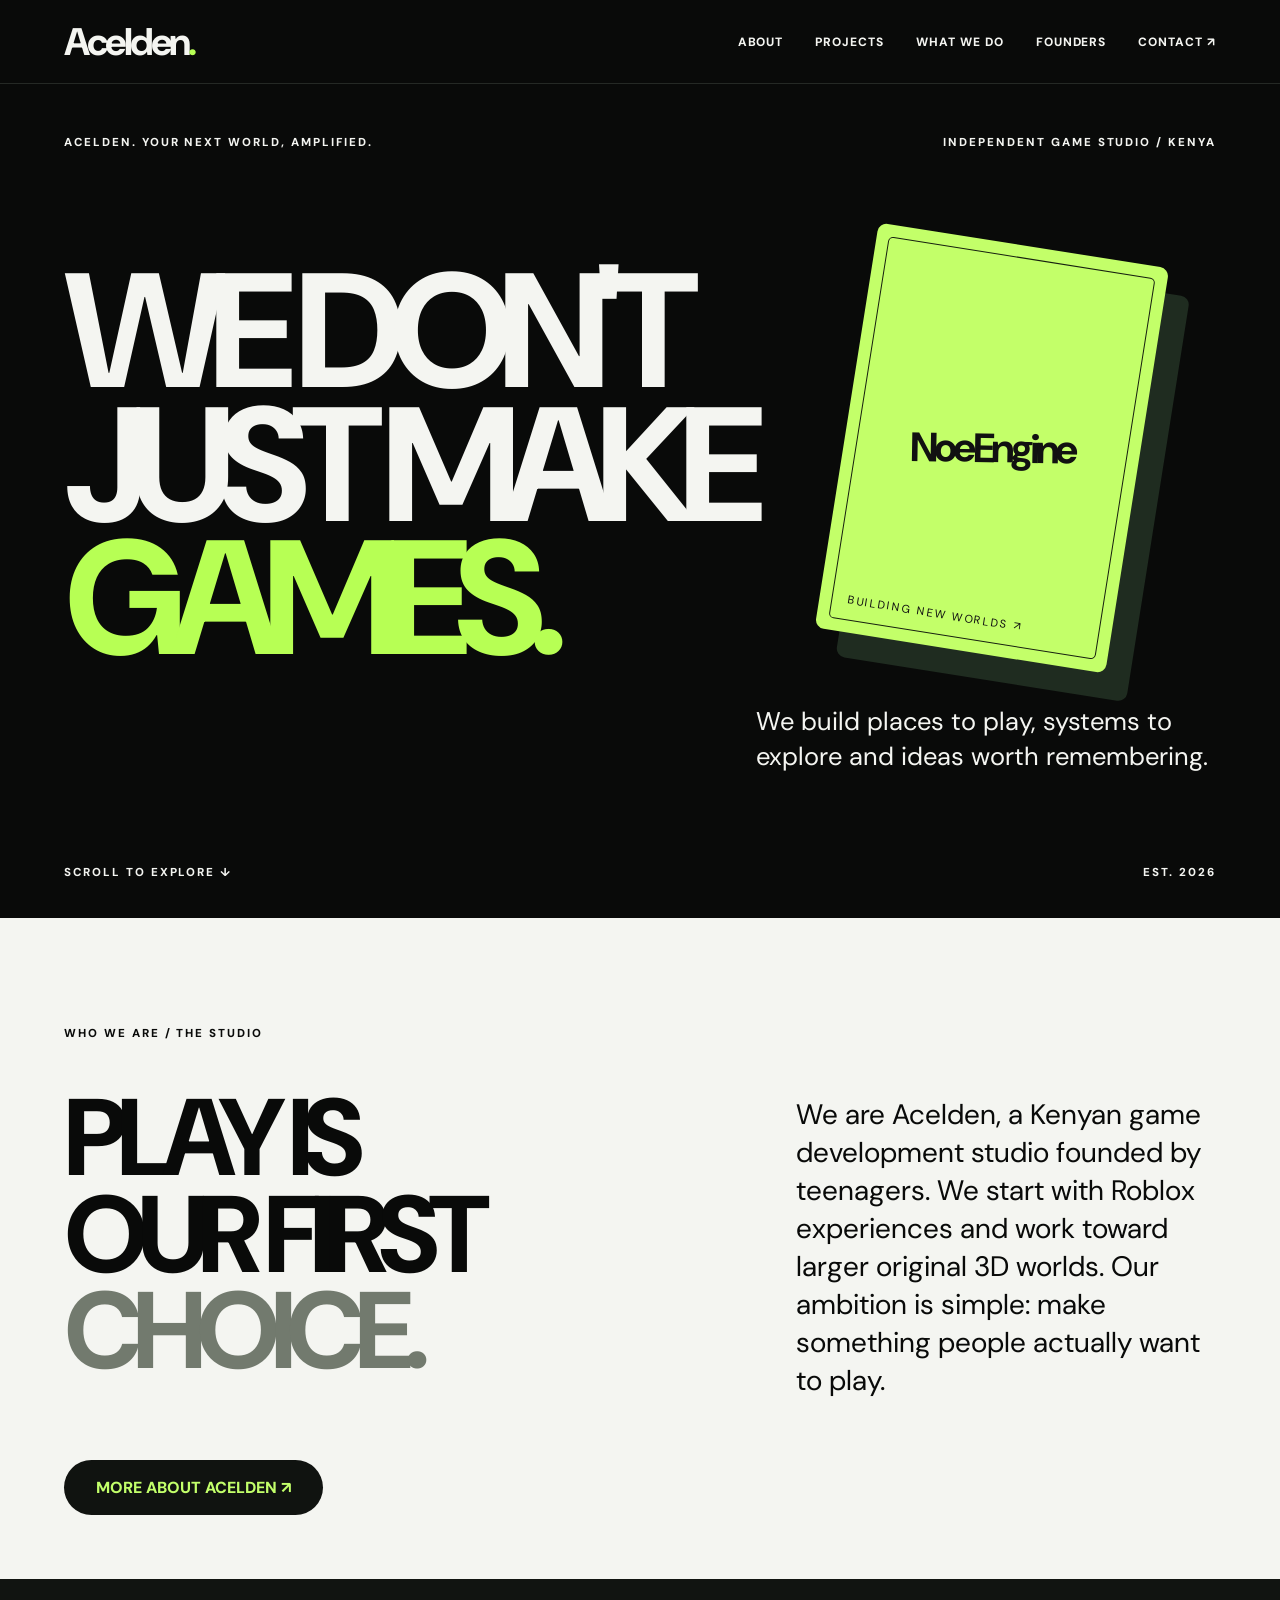
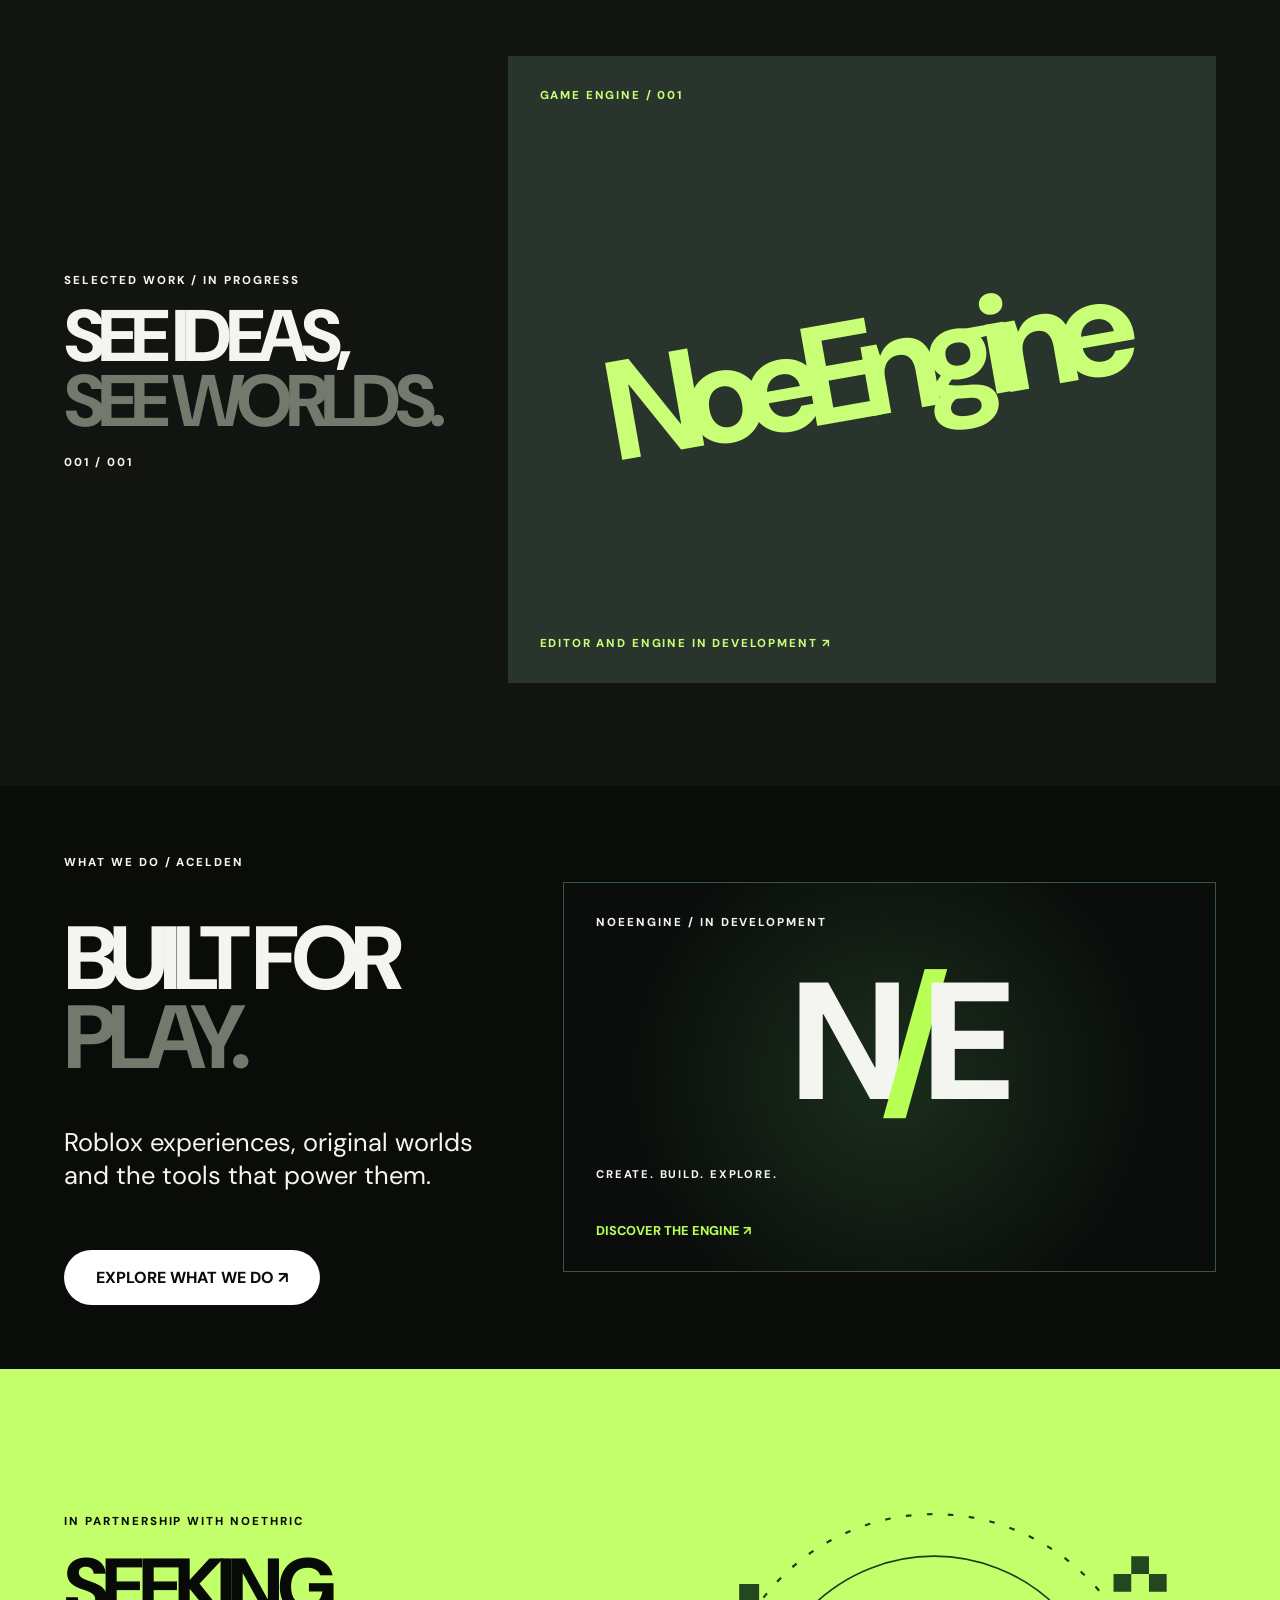
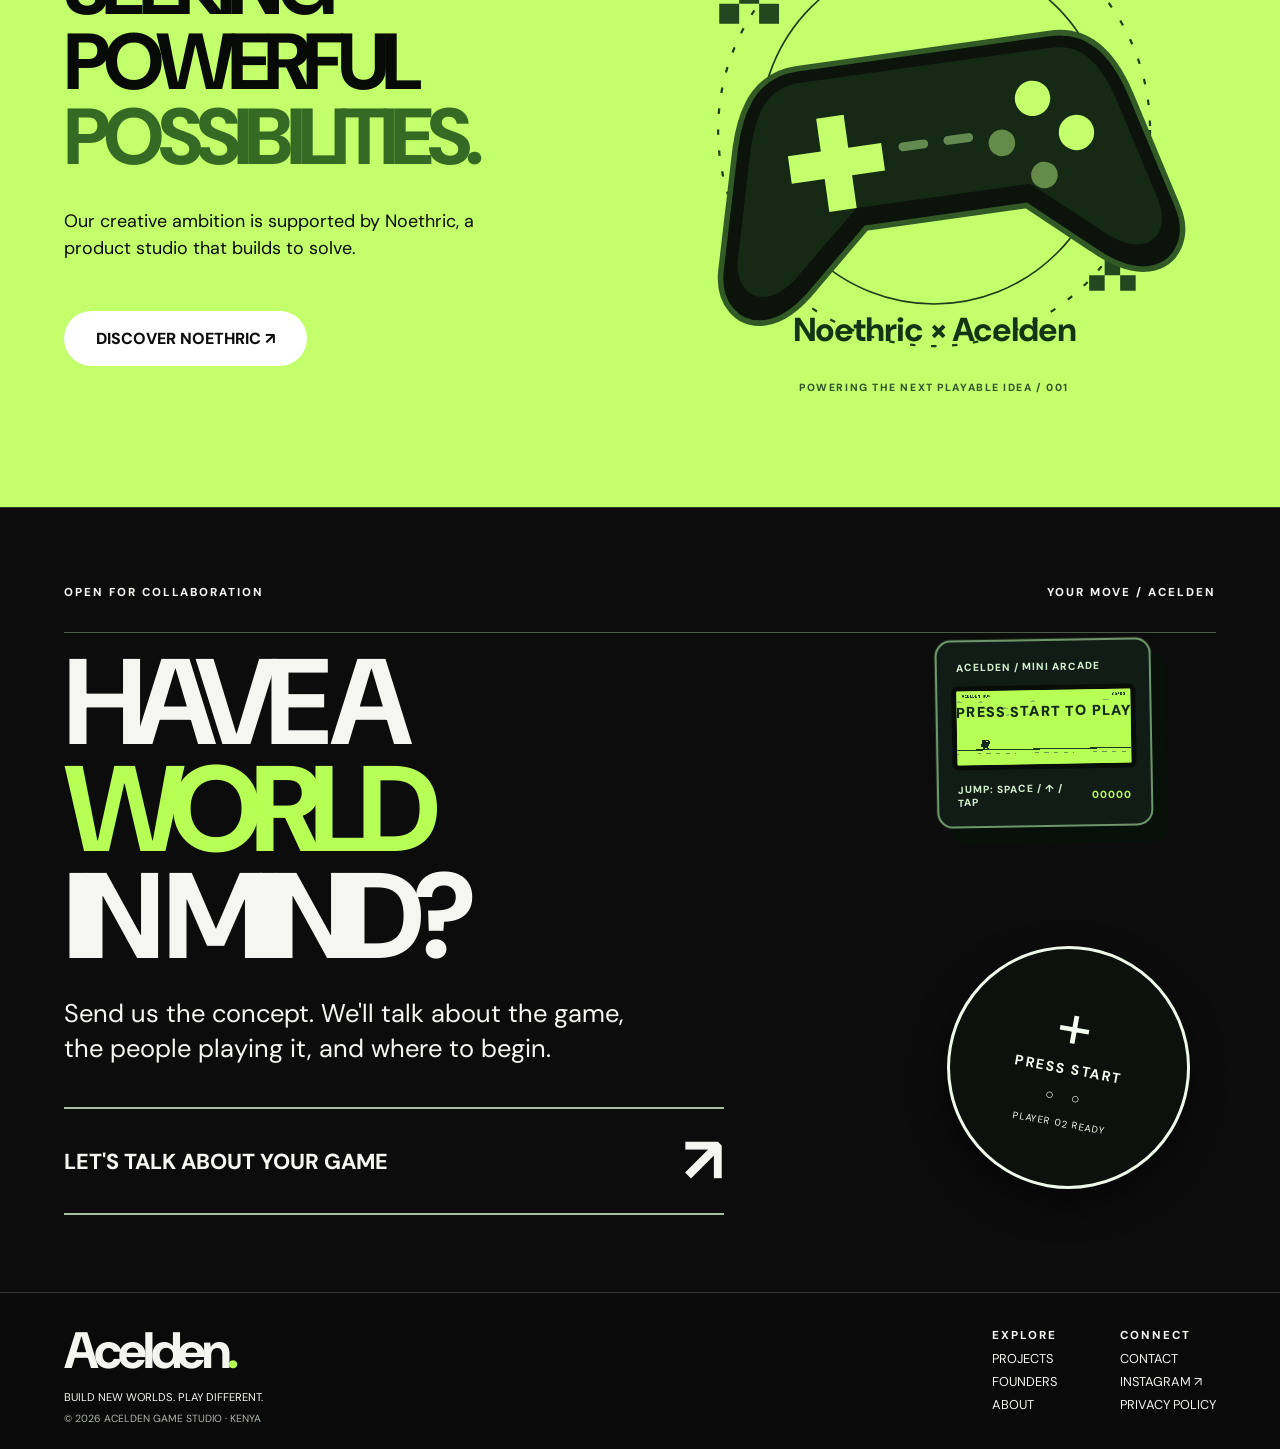
==== index.html @ b5cb36c6 "Restore arrow-key scrolling, enlarge arcade preview and remove live badge" ====
<!doctype html><html lang="en"><head><meta charset="utf-8"><meta name="viewport" content="width=device-width,initial-scale=1"><meta name="theme-color" content="#090a09"><meta name="description" content="Acelden is an independent game development studio exploring Roblox games, future worlds and NoeEngine."><title>Game development studio | Acelden</title><link rel="stylesheet" href="assets/style.css"><script src="assets/main.js" defer></script><script src="assets/arcade.js" defer></script></head><body><a href="#main" class="skip">Skip to content</a><header class="nav"><a class="logo" href="#/">Acelden<b>.</b></a><button class="menu" aria-label="Toggle navigation" aria-expanded="false">MENU ☰</button><nav class="links"><a href="#/about">ABOUT</a><a href="#/projects">PROJECTS</a><a href="#/services">WHAT WE DO</a><a href="#/team">FOUNDERS</a><a href="#/contact">CONTACT ↗</a></nav></header><main id="main"><section class="hero"><div class="hero-meta eyebrow"><span>ACELDEN. YOUR NEXT WORLD, AMPLIFIED.</span><span>INDEPENDENT GAME STUDIO / KENYA</span></div><div class="float-card"><strong>NoeEngine</strong><small>BUILDING NEW WORLDS ↗</small></div><h1>WE DON'T<br>JUST MAKE<br><span>GAMES.</span></h1><p class="lead">We build places to play, systems to explore and ideas worth remembering.</p><div class="scroll eyebrow"><span>SCROLL TO EXPLORE ↓</span><span>EST. 2026</span></div></section><section class="intro wrap" id="about-preview"><span class="eyebrow">WHO WE ARE / THE STUDIO</span><div class="intro-grid reveal"><h2>PLAY IS<br>OUR FIRST<br><em>CHOICE.</em></h2><p>We are Acelden, a Kenyan game development studio founded by teenagers. We start with Roblox experiences and work toward larger original 3D worlds. Our ambition is simple: make something people actually want to play.</p></div><a class="pill about-link" href="#/about">MORE ABOUT ACELDEN ↗</a></section><section class="work wrap work-editorial" id="work"><div class="section-head reveal"><div><span class="eyebrow">SELECTED WORK / IN PROGRESS</span><h2>SEE IDEAS,<br><em>SEE WORLDS.</em></h2></div><span class="eyebrow">001 / 001</span></div><div class="cards single-card"><article class="project reveal"><div class="visual engine"><span>GAME ENGINE / 001</span><strong>NoeEngine</strong><span>EDITOR AND ENGINE IN DEVELOPMENT ↗</span><div class="engine-hover-copy"><h3>NOEENGINE</h3><p>A game engine and editor in development for interactive 3D worlds, visual tools and planned Noqeri language integration.</p><a href="#/projects">EXPLORE PROJECT ↗</a></div></div></article></div></section><section class="services-preview wrap"><div><span class="eyebrow">WHAT WE DO / ACELDEN</span><h2>BUILT FOR<br><em>PLAY.</em></h2><p>Roblox experiences, original worlds and the tools that power them.</p><a class="pill" href="#/services">EXPLORE WHAT WE DO ↗</a></div><div class="home-engine-poster"><span class="eyebrow">NOEENGINE / IN DEVELOPMENT</span><div class="home-engine-glyph">N<span>∕</span>E</div><p>CREATE. BUILD. EXPLORE.</p><a href="#/projects">DISCOVER THE ENGINE ↗</a></div></section><section class="statement wrap game-partnership" id="partnership"><div class="partnership-copy"><span class="eyebrow">IN PARTNERSHIP WITH NOETHRIC</span><h2>SEEKING<br>POWERFUL<br><em>POSSIBILITIES.</em></h2><p>Our creative ambition is supported by Noethric, a product studio that builds to solve.</p><a class="pill" href="https://noethric.xyz/" target="_blank" rel="noopener noreferrer">DISCOVER NOETHRIC ↗</a></div><div class="game-art" role="img" aria-label="Stylized game controller with directional pad, action buttons and pixel sparkles"><svg viewBox="0 0 560 450" aria-hidden="true" focusable="false"><g class="game-orbit"><circle cx="280" cy="224" r="195" fill="none" stroke="#1c3c1a" stroke-width="2" stroke-dasharray="5 14"/><circle cx="280" cy="224" r="157" fill="none" stroke="#1c3c1a" stroke-width="1.5"/></g><g class="game-pixels" fill="#23471f"><path d="M86 110h18v18H86zM104 92h18v18h-18zM122 110h18v18h-18z"/><path d="M442 83h16v16h-16zM458 67h16v16h-16zM474 83h16v16h-16z"/><path d="M420 355h14v14h-14zM434 341h14v14h-14zM448 355h14v14h-14z"/></g><g class="game-controller" transform="rotate(-8 280 224)"><path d="M165 152C130 152 111 176 100 215L72 322C64 352 80 375 105 375C120 375 136 367 154 350L207 303H353L406 350C424 367 440 375 455 375C480 375 496 352 488 322L460 215C449 176 430 152 395 152Z" fill="#0b130b" stroke="#315a26" stroke-width="5"/><path d="M165 165H395C423 165 437 185 447 220L471 312C478 336 467 352 451 352C440 352 427 345 414 332L359 284H201L146 332C133 345 120 352 109 352C93 352 82 336 89 312L113 220C123 185 137 165 165 165Z" fill="#152915"/><path d="M176 199h25v30h30v25h-30v30h-25v-30h-30v-25h30z" fill="#c2ff6a"/><circle cx="372" cy="208" r="16" fill="#c2ff6a"/><circle cx="407" cy="244" r="16" fill="#c2ff6a"/><circle cx="339" cy="244" r="12" fill="#648b4a"/><circle cx="373" cy="278" r="12" fill="#648b4a"/><rect x="246" y="231" width="27" height="8" rx="4" fill="#638b51"/><rect x="287" y="231" width="27" height="8" rx="4" fill="#638b51"/></g><text x="280" y="414" text-anchor="middle" fill="#143513" font-size="30" font-family="DM Sans, sans-serif" font-weight="800" letter-spacing="-1">Noethric × Acelden</text></svg><span class="game-art-caption">POWERING THE NEXT PLAYABLE IDEA / 001</span></div></section><section class="contact contact-home contact-finale" id="contact"><div class="finale-top"><span class="eyebrow">OPEN FOR COLLABORATION</span><span class="eyebrow">YOUR MOVE / ACELDEN</span></div><div class="finale-main"><div class="finale-copy"><h2>HAVE A<br><em>WORLD</em><br>IN MIND?</h2><p>Send us the concept. We'll talk about the game, the people playing it, and where to begin.</p><a class="finale-link" href="#/contact"><span>LET'S TALK ABOUT YOUR GAME</span><span class="finale-arrow">↗</span></a></div><div class="arcade-stage" id="arcade-stage" data-state="idle"><div class="arcade-machine"><div class="arcade-topline"><span>ACELDEN / MINI ARCADE</span></div><div class="arcade-screen"><canvas class="arcade-canvas" width="720" height="330" role="img" aria-label="Playable pixel runner. Jump over obstacles to score points."></canvas><div class="arcade-message" aria-live="polite">PRESS START TO PLAY</div></div><div class="arcade-bottomline"><span>JUMP: SPACE / ↑ / TAP</span><span class="arcade-score" aria-live="off">00000</span></div></div><button class="finale-emblem arcade-start" type="button" aria-label="Start arcade runner game"><span class="finale-plus">+</span><strong>PRESS START</strong><span class="arcade-button-dots">○　○</span><small>PLAYER 02 READY</small></button></div></div></section></main><footer class="footer studio-footer" id="studio-footer"><div><a href="#/" class="logo">Acelden<b>.</b></a><p>BUILD NEW WORLDS. PLAY DIFFERENT.</p><small>© <span data-year>2026</span> ACELDEN GAME STUDIO · KENYA</small></div><div class="footer-links"><div><span class="eyebrow">EXPLORE</span><a href="#/projects">PROJECTS</a><a href="#/team">FOUNDERS</a><a href="#/about">ABOUT</a></div><div><span class="eyebrow">CONNECT</span><a href="#/contact">CONTACT</a><a href="https://www.instagram.com/n4sy.r/" target="_blank" rel="noopener noreferrer">INSTAGRAM ↗</a><a href="#/privacy">PRIVACY POLICY</a></div></div></footer></body></html>
---- assets/style.css ----
@import url('https://fonts.googleapis.com/css2?family=DM+Sans:wght@400;500;600;700;800&family=Space+Grotesk:wght@400;500;600;700&display=swap');
:root{--ink:#090a09;--paper:#f4f5f1;--lime:#b7ff54;--muted:#a3a8a1}*{box-sizing:border-box}html{scroll-behavior:smooth}body{margin:0;background:var(--ink);color:var(--paper);font-family:'DM Sans',sans-serif}a{color:inherit;text-decoration:none}button,input,textarea{font:inherit}button,a{outline-offset:5px}::selection{background:var(--lime);color:var(--ink)}.skip{position:absolute;left:-999px}.skip:focus{left:1rem;top:1rem;background:var(--lime);color:#000;z-index:99}.nav{height:84px;display:flex;align-items:center;justify-content:space-between;padding:0 5%;border-bottom:1px solid #252925;position:relative;z-index:5}.logo{font-size:clamp(1.7rem,3vw,2.6rem);font-weight:800;letter-spacing:-.085em}.logo b{color:var(--lime)}.links{display:flex;gap:2rem;align-items:center;font-size:.75rem;font-weight:800;letter-spacing:.08em}.links a:hover,.footer a:hover{color:var(--lime)}.menu{display:none}.eyebrow{font-size:.72rem;letter-spacing:.17em;font-weight:800;text-transform:uppercase}.wrap{padding:8vw 5%}.hero{min-height:790px;padding:4vw 5% 3vw;position:relative;overflow:hidden}.hero-meta{display:flex;justify-content:space-between;gap:2rem}.hero h1{font-size:clamp(4.5rem,12.7vw,13.7rem);letter-spacing:-.105em;line-height:.82;position:relative;z-index:2;margin:9vw 0 3vw;font-weight:800}.hero h1 span{color:var(--lime)}.hero .lead{font-size:clamp(1.1rem,2vw,1.65rem);max-width:460px;margin-left:auto;line-height:1.4}.hero .scroll{display:flex;justify-content:space-between;margin-top:7vw}.float-card{position:absolute;right:11%;top:19%;width:clamp(160px,23vw,360px);height:clamp(220px,32vw,440px);transform:rotate(9deg);background:#c3ff69;color:#111;display:flex;align-items:center;justify-content:center;border-radius:9px;box-shadow:25px 25px 0 #1f2c20;animation:bob 7s ease-in-out infinite}.float-card:before{content:'';position:absolute;inset:12px;border:1px solid #17200f;border-radius:5px}.float-card strong{font-size:clamp(3rem,7vw,8rem);letter-spacing:-.12em}.float-card small{position:absolute;bottom:26px;left:28px;font-size:.7rem;letter-spacing:.16em}.ticker{background:var(--lime);color:#0b0e0a;overflow:hidden;padding:18px 0;font-weight:800;font-size:clamp(1rem,2vw,2rem);white-space:nowrap}.ticker div{width:max-content;animation:marquee 24s linear infinite}.intro{background:var(--paper);color:var(--ink)}h2{font-size:clamp(3.5rem,8.5vw,9.8rem);line-height:.89;letter-spacing:-.09em;margin:3rem 0;font-weight:800}h2 em{font-style:normal;color:#727a6e}.intro-grid{display:grid;grid-template-columns:1.5fr 1fr;gap:8vw}.intro-grid p{font-size:clamp(1.2rem,2.2vw,2rem);line-height:1.35;align-self:end}.work{background:#111411}.section-head{display:flex;justify-content:space-between;align-items:start}.section-head h2{margin:2rem 0 4rem}.cards{display:grid;grid-template-columns:1fr 1fr;gap:2vw}.project{min-width:0}.visual{height:clamp(360px,49vw,670px);display:flex;flex-direction:column;justify-content:space-between;padding:2rem;position:relative;overflow:hidden;background:#baff60;color:#101310;transition:background .4s}.visual strong{font-size:clamp(5rem,13vw,13rem);letter-spacing:-.13em;line-height:1;transform:rotate(-10deg);align-self:center;transition:transform .65s}.project:hover .visual strong{transform:rotate(0) scale(1.12)}.visual.noqeri{background:#b6bbb0}.visual.engine{background:#29352c;color:#c8ff76}.visual.engine strong{font-size:clamp(3.5rem,9vw,9rem)}.visual span{font-size:.72rem;letter-spacing:.16em;font-weight:800}.project h3{font-size:clamp(2rem,3.5vw,4rem);letter-spacing:-.07em;margin:1.3rem 0 .4rem}.project p{color:#b3b8b1;max-width:490px;line-height:1.5}.project:nth-child(3){grid-column:1/-1}.project:nth-child(3) .visual{height:clamp(320px,40vw,550px)}.services{background:#080908}.service{border-top:1px solid #333a31;padding:2rem 0;display:grid;grid-template-columns:80px 1fr 1fr 30px;gap:2rem;align-items:center}.service h3{font-size:clamp(1.8rem,4vw,4.4rem);margin:0;letter-spacing:-.07em}.service p{max-width:430px;color:#aeb5aa}.service i{font-style:normal;font-size:2rem;color:var(--lime)}.statement{background:#c2ff6a;color:#080a07}.statement h2 em{color:#3b6222}.contact{padding:8vw 5%;background:#0a0c0a}.contact h2{margin-bottom:5vw}.contact-layout{display:grid;grid-template-columns:1fr 1fr;gap:6vw}.form{background:#c4ff69;color:#0d1309;padding:clamp(1.4rem,4vw,4rem);border-radius:18px}.form h3{font-size:clamp(1.6rem,3vw,3rem);letter-spacing:-.07em;margin:1rem 0 3rem}.form label{display:block;font-size:.7rem;font-weight:800;letter-spacing:.08em;margin:1.2rem 0 .5rem}.form input,.form textarea{width:100%;background:transparent;border:0;border-bottom:1px solid #577a34;padding:12px 0;color:#111;border-radius:0}.form button,.pill{border:0;border-radius:100px;background:#fff;color:#0b0c0b;font-weight:800;padding:17px 32px;display:inline-block;margin-top:2rem;cursor:pointer}.form button:hover,.pill:hover{background:#141714;color:#c4ff69}.contact-aside{display:flex;flex-direction:column;justify-content:space-between}.contact-aside p{font-size:clamp(1.5rem,3vw,3rem);max-width:550px;line-height:1.2}.footer{padding:4rem 5% 2rem;border-top:1px solid #30352d;display:flex;justify-content:space-between;align-items:end;gap:2rem}.footer .logo{font-size:clamp(3rem,9vw,10rem)}.footer small{color:#b2b7af}.founder-grid{display:grid;grid-template-columns:1fr 1fr;gap:2vw}.founder{background:#1a1e19;padding:3rem;min-height:400px;display:flex;flex-direction:column;justify-content:space-between}.founder .initials{font-size:clamp(7rem,14vw,15rem);letter-spacing:-.13em;color:var(--lime);line-height:1}.founder h3{font-size:clamp(2rem,4vw,4rem);margin:0;letter-spacing:-.07em}.reveal{opacity:0;transform:translateY(60px);transition:opacity .85s,transform .85s}.reveal.in{opacity:1;transform:translateY(0)}@keyframes bob{50%{transform:translateY(-25px) rotate(5deg)}}@keyframes marquee{to{transform:translateX(-50%)}}@media(max-width:800px){.nav{height:70px}.menu{display:block;background:transparent;color:white;border:1px solid #666;padding:9px 13px}.links{display:none;position:absolute;top:70px;left:0;right:0;background:#101410;flex-direction:column;padding:2rem}.links.open{display:flex}.hero{min-height:690px}.hero h1{margin-top:190px;font-size:clamp(4rem,15vw,8rem)}.float-card{top:95px;right:8%;width:160px;height:200px}.hero-meta{font-size:.6rem}.intro-grid,.cards,.contact-layout,.founder-grid{grid-template-columns:1fr}.project:nth-child(3){grid-column:auto}.service{grid-template-columns:40px 1fr 20px}.service p{grid-column:2;grid-row:2}.service i{grid-column:3;grid-row:1}.footer{flex-wrap:wrap}.wrap{padding:6rem 5%}}@media(prefers-reduced-motion:reduce){*,*:before,*:after{animation:none!important;transition:none!important;scroll-behavior:auto!important}.reveal{opacity:1;transform:none}}
/* NoeEngine-only portfolio and fluid Noethric partnership */
.float-card strong{font-size:clamp(1.5rem,3.2vw,3.9rem);letter-spacing:-.09em;transform:rotate(-8deg)}.single-card{grid-template-columns:1fr}.single-card .project{max-width:none}.single-card .visual{height:clamp(380px,48vw,650px)}.single-card .visual.engine strong{font-size:clamp(3.5rem,11vw,10rem)}.ink-scene{position:relative;display:grid;grid-template-columns:minmax(0,1.25fr) minmax(0,.85fr);align-items:center;gap:1rem;min-height:720px;overflow:visible;isolation:isolate}.ink-copy{position:relative;z-index:2}.ink-copy h2{font-size:clamp(3rem,7.1vw,8rem)}.ink-copy p{max-width:490px;line-height:1.5;font-size:1.1rem}.ink-art{position:relative;align-self:stretch;min-height:520px;display:flex;align-items:center;justify-content:center}.ink-svg{position:absolute;inset:0;width:100%;height:100%;overflow:visible;filter:url(#ink-wobble);pointer-events:none}.ink-pool{transform-origin:50% 26%;transform:scale(.12);opacity:0;transition:transform 1.8s cubic-bezier(.18,.78,.18,1),opacity .45s}.ink-drop{transform-box:fill-box;transform-origin:top;transform:scaleY(0);transition:transform 2.3s cubic-bezier(.2,.7,.2,1) 1.1s}.ink-scene.ink-active .ink-pool{transform:scale(1);opacity:1}.ink-scene.ink-active .ink-drop{transform:scaleY(1)}.ink-scene.ink-active .d2{transition-delay:1.4s}.ink-scene.ink-active .d3{transition-delay:1.7s}.ink-word{position:relative;z-index:1;color:#c2ff6a;font-family:'Space Grotesk',sans-serif;font-weight:700;font-size:clamp(2.5rem,5.3vw,6rem);letter-spacing:-.085em;opacity:0;filter:blur(14px);transform:translateY(15px);transition:opacity 1.2s ease 1.15s,filter 1.2s ease 1.15s,transform 1.2s ease 1.15s}.ink-scene.ink-active .ink-word{opacity:1;filter:blur(0);transform:translateY(0)}.ink-caption{position:absolute;bottom:8%;right:5%;z-index:2;color:#080a08}.ink-trace{position:absolute;z-index:3;right:17%;top:76%;height:calc(24% + 250px);width:20px;pointer-events:none}.ink-line{display:block;width:8px;height:0;margin:auto;background:linear-gradient(#080a08,#101910);border-radius:0 0 60% 60%;transition:height 2.8s ease 2.1s}.ink-bead{display:block;width:17px;height:24px;border-radius:50% 50% 65% 65%;background:#080a08;margin:-2px auto 0;opacity:0;transition:opacity .5s 3.3s}.ink-scene.ink-active .ink-line{height:100%}.ink-scene.ink-active .ink-bead{opacity:1}.ink-destination{position:relative}.ink-destination:before{content:'';position:absolute;right:17%;top:0;width:8px;height:clamp(80px,13vw,180px);background:linear-gradient(#0b100a,transparent);pointer-events:none}.ink-destination .form{position:relative;overflow:hidden}.ink-destination .form:before{content:'';position:absolute;top:0;right:18%;width:7px;height:105px;background:linear-gradient(#080a08,transparent);border-radius:0 0 90% 90%;opacity:.85}.ink-destination .form>*{position:relative;z-index:1}@media(max-width:800px){.ink-scene{grid-template-columns:1fr;min-height:0;gap:0}.ink-art{min-height:420px}.ink-copy h2{font-size:clamp(3.2rem,12vw,6rem)}.ink-trace,.ink-destination:before,.ink-destination .form:before{display:none}.single-card .visual.engine strong{font-size:clamp(2.8rem,10vw,6rem)}.float-card strong{font-size:1.5rem}}@media(prefers-reduced-motion:reduce){.ink-pool,.ink-drop,.ink-word,.ink-line,.ink-bead{transition:none!important}.ink-pool{transform:scale(1);opacity:1}.ink-drop{transform:scaleY(1)}.ink-word{opacity:1;filter:none;transform:none}.ink-line{height:100%}.ink-bead{opacity:1}}

/* Right-edge hemispheric ink splash and scroll-controlled green flow */
.ink-scene{overflow:hidden;min-height:760px;grid-template-columns:minmax(0,1.3fr) minmax(0,1fr)}.ink-art{margin-right:-6vw;min-height:640px;overflow:hidden;isolation:isolate}.ink-svg{filter:none;inset:0;width:110%;height:100%;left:0}.ink-hemisphere{transform-origin:100% 38%;transform:translateX(42%) scale(.68);opacity:0;transition:transform 1.5s cubic-bezier(.16,1,.3,1),opacity .35s}.ink-scene.ink-active .ink-hemisphere{transform:translateX(0) scale(1);opacity:1}.splash-finger,.splash-speck{opacity:0;transform:translateX(120px) scale(.6);transform-origin:100% 50%;transition:transform 1.1s cubic-bezier(.18,1.2,.35,1) .55s,opacity .45s .55s}.ink-scene.ink-active .splash-finger,.ink-scene.ink-active .splash-speck{opacity:1;transform:translateX(0) scale(1)}.splash-drip{transform-origin:top;transform-box:fill-box;transform:scaleY(0);transition:transform 2s cubic-bezier(.15,.7,.35,1) 1.1s}.ink-scene.ink-active .splash-drip{transform:scaleY(1)}.ink-scene.ink-active .splash-drip.delay{transition-delay:1.45s}.ink-word{font-family:'DM Sans',sans-serif;text-transform:none;font-weight:800;font-size:clamp(3.6rem,7.1vw,8rem);letter-spacing:-.09em;line-height:.9;color:#c2ff6a;white-space:nowrap;left:-3%;top:4%;opacity:0;filter:blur(12px);transform:translateY(30px);transition:opacity 1s ease 1.1s,filter 1s ease 1.1s,transform 1s ease 1.1s}.ink-scene.ink-active .ink-word{opacity:1;filter:blur(0);transform:translateY(0)}.ink-trace{display:none}.flow-bridge{height:clamp(190px,23vw,340px);background:#0a0c0a;position:relative;overflow:hidden}.flow-svg{display:block;width:100%;height:100%;overflow:visible}.flow-path{stroke-dasharray:1;stroke-dashoffset:1;stroke-width:12;vector-effect:non-scaling-stroke}.flow-path.secondary{stroke-width:5}.flow-tip{opacity:0}.ink-destination:before,.ink-destination .form:before{display:none}.contact-editorial{grid-template-columns:minmax(0,1.15fr) minmax(0,.85fr);align-items:start;gap:4vw}.ink-destination .contact-aside{justify-content:flex-start;gap:1.3rem}.ink-destination .contact-aside h2{font-size:clamp(3.4rem,6.6vw,7.8rem);margin:1rem 0 0}.ink-destination .contact-aside p{font-size:clamp(1rem,1.25vw,1.2rem);line-height:1.6;max-width:440px;margin:0 0 1rem}.collaboration-card{min-height:480px;margin-top:0;transition:transform .5s,box-shadow .5s}.collaboration-card:hover{transform:translateY(-8px);box-shadow:0 18px 0 #263b21}.ink-destination{padding-top:6vw}.team-stage,.contact-stage{position:relative;overflow:hidden;min-height:85vh}.kinetic-title{position:relative;z-index:2;animation:heading-rise 1.1s cubic-bezier(.2,.7,.2,1) both}.team-orbit{position:absolute;right:-5%;top:12%;width:clamp(210px,35vw,510px);aspect-ratio:1;border:1px solid #526b41;border-radius:50%;animation:orbit 28s linear infinite;opacity:.7}.team-orbit:before,.team-orbit:after{content:'';position:absolute;inset:14%;border:1px dashed #465a3c;border-radius:50%}.team-orbit:after{inset:32%}.team-orbit span{position:absolute;background:#b7ff54;color:#090a09;border-radius:50px;padding:.6rem 1rem;font-weight:800;font-size:.7rem}.team-orbit span:nth-child(1){top:0;left:35%}.team-orbit span:nth-child(2){bottom:15%;left:0}.team-orbit span:nth-child(3){right:-5%;top:58%}.founder-motion{position:relative;overflow:hidden;transition:transform .6s cubic-bezier(.2,.7,.2,1),background .6s,border-color .6s;border:1px solid #283628}.founder-motion:before{content:'';position:absolute;width:140%;height:120%;top:-100%;left:-20%;background:linear-gradient(transparent,rgba(183,255,84,.12),transparent);transform:rotate(18deg);transition:top .9s}.founder-motion:hover{transform:translateY(-15px) rotate(-1deg);background:#253020;border-color:#b7ff54}.founder-motion:hover:before{top:100%}.founder-motion .initials{transition:transform .7s cubic-bezier(.2,.7,.2,1)}.founder-motion:hover .initials{transform:translateX(15px) rotate(-8deg) scale(1.05)}.contact-orbit{position:absolute;right:-7%;top:0;font-size:clamp(14rem,35vw,42rem);line-height:1;color:#b7ff54;opacity:.13;transform:rotate(-25deg);animation:orbit 35s linear infinite;pointer-events:none}.contact-form-motion{transition:transform .6s,box-shadow .6s}.contact-form-motion.in:hover{transform:translateY(-10px);box-shadow:18px 18px 0 #24351f}.contact-form-motion input:focus,.contact-form-motion textarea:focus{outline:none;border-bottom:2px solid #090a09;background:rgba(255,255,255,.18)}@keyframes orbit{to{transform:rotate(360deg)}}@keyframes heading-rise{from{opacity:0;transform:translateY(65px);filter:blur(12px)}to{opacity:1;transform:translateY(0);filter:blur(0)}}@media(max-width:800px){.ink-art{margin:0 -6%;min-height:390px}.ink-scene{min-height:0}.ink-word{font-size:clamp(3rem,10vw,5.5rem)}.flow-bridge{height:130px}.contact-editorial{grid-template-columns:1fr}.ink-destination .contact-aside h2{font-size:clamp(3.3rem,12vw,6rem)}.collaboration-card{min-height:300px}.team-orbit{opacity:.2}.contact-orbit{opacity:.08}}@media(prefers-reduced-motion:reduce){.ink-hemisphere,.splash-finger,.splash-speck,.splash-drip,.ink-word{transition:none!important;opacity:1;transform:none;filter:none}.team-orbit,.contact-orbit,.kinetic-title{animation:none!important}.flow-path{stroke-dashoffset:0!important}.flow-tip{opacity:1!important}}

/* Founder spotlight: the hovered/focused card survives a full-page blackout. */
.team-page{position:relative}.team-stage{overflow:visible;isolation:isolate;min-height:calc(100vh - 84px)}.team-stage .team-orbit{display:none}.team-head{position:relative;z-index:1;min-height:clamp(240px,26vw,430px)}.team-head h2{margin:2rem 0 1.5rem;font-size:clamp(3.5rem,8.5vw,9.8rem)}.team-description{font-size:clamp(1rem,1.5vw,1.35rem);color:#b9c0b4;max-width:720px;line-height:1.5}.team-profile-link{display:inline-block;color:#b7ff54;font-size:.85rem;letter-spacing:.12em;font-weight:800;margin-top:1rem}.team-profile-link[hidden]{display:none}.team-grid{position:relative;z-index:1}.team-card{cursor:pointer;min-height:370px;outline-offset:6px}.team-card h3{font-size:clamp(2.1rem,4vw,4.5rem);overflow-wrap:anywhere}.team-card p{font-size:.75rem;letter-spacing:.09em;font-weight:800}.team-dim{position:fixed;inset:0;background:#000;z-index:20;opacity:0;visibility:hidden;pointer-events:none;transition:opacity .45s ease,visibility .45s ease}.team-stage.is-spotlight .team-dim{opacity:.97;visibility:visible}.team-stage.is-spotlight .team-head{z-index:22}.team-stage.is-spotlight .team-head h2{color:#f5f7f1}.team-stage.is-spotlight .team-head h2 em{color:#b7ff54}.team-stage.is-spotlight .team-grid{z-index:21}.team-stage.is-spotlight .team-card:not(.is-selected){opacity:0;pointer-events:none;transform:scale(.94)}.team-stage.is-spotlight .team-card.is-selected{z-index:23;opacity:1;transform:translateY(-12px) scale(1.02);border-color:#b7ff54;background:#253020;box-shadow:0 24px 80px #000}.team-card{transition:transform .5s,background .5s,border-color .5s,opacity .35s,box-shadow .5s}.team-stage.is-spotlight .team-head{transition:color .4s}.team-stage.is-spotlight .team-kicker{opacity:0}.team-card:focus-visible{outline:3px solid #b7ff54}.team-stage.is-spotlight .team-card.is-selected .initials{transform:translateX(12px) rotate(-6deg)}@media(max-width:800px){.team-head{min-height:250px}.team-stage{min-height:auto}.team-card{min-height:310px}.team-stage.is-spotlight .team-card.is-selected{transform:translateY(-4px) scale(1.01)}.team-stage.is-spotlight .team-head h2{font-size:clamp(2.7rem,10vw,5rem)}}@media(prefers-reduced-motion:reduce){.team-dim,.team-card,.team-head{transition:none!important}}

/* Founders: no orbit, stable cards, adjacent names, full-bleed blurred artwork on focus */
.team-stage{position:relative;isolation:isolate;overflow:hidden}.team-orbit{display:none!important}.team-head{min-height:0;position:relative;z-index:2;margin-bottom:clamp(3rem,6vw,6rem)}.team-profiles{display:grid;grid-template-columns:1fr;gap:clamp(2rem,4vw,4rem);position:relative;z-index:3}.team-profile{display:grid;grid-template-columns:minmax(250px,.8fr) minmax(250px,1fr);gap:clamp(1.5rem,6vw,7rem);align-items:center;position:relative}.team-profile:nth-child(even) .team-card{order:2}.team-profile:nth-child(even) .team-profile-details{order:1}.team-card{min-height:clamp(340px,38vw,550px);border:1px solid #34442c;background:#172017;position:relative;overflow:hidden;display:flex;flex-direction:column;justify-content:space-between;padding:2rem;cursor:pointer;transform:none!important;transition:box-shadow .45s,border-color .45s,background .45s}.team-card:before{display:none}.team-card .initials{font-size:clamp(6rem,13vw,12rem);position:relative;z-index:1;transform:none!important;transition:none!important;text-shadow:0 3px 25px #0009}.team-card .eyebrow,.team-card .card-handle{position:relative;z-index:1}.team-card .card-handle{font-weight:800;font-size:clamp(1.3rem,2vw,2rem);letter-spacing:-.04em}.team-photo{position:absolute;inset:-4%;background-size:cover;background-position:center;filter:blur(7px) brightness(.52) saturate(.8);transform:scale(1.08);transition:filter .65s,transform .65s}.clyde-photo{background-image:linear-gradient(130deg,#6c3157a8,#101a17a8),url('Clyde.jpg')}.nasongo-photo{background-image:linear-gradient(130deg,#20332999,#151515bb),url('Nasongo.jpg')}.team-profile-details{position:relative;z-index:2}.team-profile-details h3{font-size:clamp(3rem,6.7vw,8rem);line-height:.9;letter-spacing:-.09em;margin:1.4rem 0;overflow-wrap:anywhere}.team-profile-details p{font-size:.85rem;letter-spacing:.1em;font-weight:800;color:#b7ff54}.team-profile-details a{display:inline-block;margin-top:1.4rem;border-bottom:1px solid #b7ff54;padding-bottom:.5rem;font-weight:800;font-size:.85rem}.team-background{position:fixed;inset:-4%;z-index:19;background-size:cover;background-position:center;filter:blur(28px) brightness(.23);transform:scale(1.1);opacity:0;pointer-events:none;transition:opacity .55s}.team-dim{background:#000b;z-index:20}.team-stage.is-spotlight .team-background{opacity:1}.team-stage.is-spotlight .team-dim{opacity:.72;visibility:visible}.team-stage.is-spotlight .team-head{visibility:hidden}.team-stage.is-spotlight .team-kicker{opacity:0}.team-stage.is-spotlight .team-profiles{z-index:23}.team-stage.is-spotlight .team-profile:not(.is-selected){opacity:0;pointer-events:none}.team-stage.is-spotlight .team-profile.is-selected{opacity:1}.team-stage.is-spotlight .team-profile.is-selected .team-card{border-color:#b7ff54;box-shadow:0 0 0 2px #b7ff54,0 24px 80px #000a;background:#172017;transform:none!important}.team-stage.is-spotlight .team-profile.is-selected .team-photo{filter:blur(4px) brightness(.58);transform:scale(1.08)}.team-stage.is-spotlight .team-profile.is-selected .team-profile-details{opacity:0}.team-spotlight-info{position:fixed;z-index:24;left:54%;right:5%;top:50%;transform:translateY(-50%);opacity:0;visibility:hidden;pointer-events:none;transition:opacity .3s}.team-stage.is-spotlight .team-spotlight-info{opacity:1;visibility:visible;pointer-events:auto}.team-spotlight-info h2{font-size:clamp(3rem,6.5vw,8rem);line-height:.9;letter-spacing:-.09em;color:#f4f5f1;margin:0 0 1.5rem;overflow-wrap:anywhere}.team-spotlight-info p{color:#b7ff54;font-size:clamp(1rem,1.5vw,1.4rem);font-weight:800;letter-spacing:.1em}.team-spotlight-info a{display:inline-block;margin-top:1.5rem;color:#f4f5f1;font-weight:800;border-bottom:2px solid #b7ff54;padding-bottom:.5rem}.team-profile{transition:opacity .3s}.team-card:focus-visible{outline:3px solid #b7ff54}@media(max-width:800px){.team-profile,.team-profile:nth-child(even){grid-template-columns:1fr;gap:1rem}.team-profile:nth-child(even) .team-card,.team-profile:nth-child(even) .team-profile-details{order:initial}.team-card{min-height:380px}.team-profile-details h3{font-size:clamp(3rem,11vw,5.5rem)}.team-stage.is-spotlight .team-spotlight-info{left:7%;right:7%;top:auto;bottom:7%;transform:none;background:#000b;padding:1rem}.team-stage.is-spotlight .team-profile.is-selected .team-card{opacity:.65}.team-stage.is-spotlight .team-spotlight-info h2{font-size:clamp(2.5rem,9vw,4.5rem)}}@media(prefers-reduced-motion:reduce){.team-background,.team-spotlight-info,.team-photo,.team-profile{transition:none!important}}

/* Refined scroll-aware founder gallery */
.team-stage{overflow:visible}.team-head{min-height:0;margin-bottom:4rem}.team-profiles{display:flex;flex-direction:column;gap:clamp(5rem,10vw,10rem);position:relative;z-index:2}.team-profile{position:relative;display:grid;grid-template-columns:minmax(240px,.8fr) minmax(260px,1fr);gap:clamp(2rem,5vw,6rem);align-items:center;min-height:clamp(450px,50vw,680px);transition:opacity .3s}.team-profile:nth-child(even) .team-card{order:2}.team-profile:nth-child(even) .team-profile-details{order:1}.team-card{position:relative;min-height:clamp(360px,40vw,560px);cursor:pointer;transform:none!important;overflow:hidden;display:flex;flex-direction:column;justify-content:space-between;z-index:4}.team-card .initials{transform:none!important}.team-photo{filter:blur(3px) brightness(.72) saturate(.85)!important;transform:scale(1.05)}.team-background{filter:blur(11px) brightness(.48) saturate(.85);opacity:0;z-index:18}.team-dim{z-index:19;background:#0009}.team-stage.is-spotlight .team-background{opacity:.8}.team-stage.is-spotlight .team-dim{opacity:.55}.team-stage.is-spotlight .team-head{visibility:hidden}.team-stage.is-spotlight .team-profile:not(.is-selected){opacity:1;pointer-events:auto}.team-stage.is-spotlight .team-profile.is-selected{z-index:21}.team-stage.is-spotlight .team-profile.is-selected .team-card{transform:none!important;box-shadow:0 0 0 2px var(--lime)}.team-stage.is-spotlight .team-profile.is-selected .team-profile-details{opacity:0}.team-hover-details{position:absolute;left:51%;width:49%;top:50%;transform:translateY(-44%);z-index:22;opacity:0;visibility:hidden;pointer-events:none;display:grid;gap:1.2rem;transition:opacity .25s,transform .35s}.team-stage.is-spotlight .team-profile.is-selected .team-hover-details{opacity:1;visibility:visible;pointer-events:none;transform:translateY(-50%)}.team-hover-portrait{height:clamp(140px,17vw,260px);width:min(100%,350px);background-size:cover;background-position:center;filter:blur(1.5px);border:1px solid #b7ff5488;border-radius:12px;box-shadow:0 20px 55px #0008}.team-hover-copy h2{font-size:clamp(2.8rem,5.3vw,6rem);letter-spacing:-.09em;line-height:.9;margin:0 0 .6rem}.team-hover-copy p{font-size:1rem;color:#b7ff54;line-height:1.5}.team-hover-copy a{display:inline-block;font-weight:800;border-bottom:1px solid var(--lime);padding-bottom:.5rem}.team-stage.is-scrolling .team-background,.team-stage.is-scrolling .team-dim{opacity:0}.team-stage.is-scrolling .team-head{visibility:visible}.team-stage.is-scrolling .team-profile.is-selected .team-profile-details{opacity:1}.team-stage.is-scrolling .team-profile.is-selected .team-hover-details{opacity:0;transform:translateY(-80%)}.team-stage.is-scrolling .team-profile.is-selected .team-card{box-shadow:none}.team-stage.is-spotlight .team-profile:nth-child(even).is-selected .team-card{order:initial}.team-stage.is-spotlight .team-profile:nth-child(even).is-selected .team-hover-details{left:51%}.team-stage.is-spotlight .team-profile:nth-child(even).is-selected .team-profile-details{order:initial}@media(max-width:800px){.team-profile,.team-profile:nth-child(even){grid-template-columns:1fr;min-height:0;gap:1.5rem}.team-profile:nth-child(even) .team-card,.team-profile:nth-child(even) .team-profile-details{order:initial}.team-card{min-height:380px}.team-hover-details{left:5%;width:90%;top:45%;background:#000c;padding:1.2rem;border-radius:12px}.team-hover-portrait{height:160px}.team-hover-copy h2{font-size:clamp(2.5rem,10vw,4.5rem)}.team-stage.is-spotlight .team-profile.is-selected .team-card{opacity:.55}.team-stage.is-spotlight .team-profile.is-selected .team-hover-details{transform:translateY(-50%)}.team-stage.is-spotlight .team-profile:nth-child(even).is-selected .team-hover-details{left:5%}}@media(prefers-reduced-motion:reduce){.team-hover-details,.team-background,.team-dim{transition:none!important}}
/* Contact ink reveal */
.contact-stage{overflow:hidden}.contact-orbit{display:none!important}.contact-splash{position:absolute;right:-6%;top:0;width:min(62vw,840px);height:clamp(300px,42vw,650px);pointer-events:none;opacity:0;transform:translateX(25%) scale(.8);animation:contact-splash-in 1.2s cubic-bezier(.16,1,.3,1) .1s both,contact-splash-away 1s ease 1.8s forwards}.contact-splash svg{width:100%;height:100%}.contact-splash-title{position:relative;z-index:2;opacity:0;animation:contact-title-in 1.2s ease 1.8s forwards}.contact-stage .contact-aside p{font-size:clamp(1.2rem,2.1vw,2rem);line-height:1.4}@keyframes contact-splash-in{to{opacity:1;transform:translateX(0) scale(1)}}@keyframes contact-splash-away{to{opacity:0;transform:translateX(-12%) scale(1.2)}}@keyframes contact-title-in{to{opacity:1;filter:none;transform:none}}@media(prefers-reduced-motion:reduce){.contact-splash{display:none}.contact-splash-title{opacity:1;animation:none}}
/* Standalone About page */
.about-hero{min-height:75vh;display:flex;flex-direction:column;justify-content:center}.about-hero h1{font-size:clamp(4.8rem,12vw,14rem);line-height:.83;letter-spacing:-.1em;margin:4rem 0 3rem}.about-hero h1 em{font-style:normal;color:var(--lime)}.about-lead{max-width:800px;font-size:clamp(1.35rem,2.7vw,2.6rem);line-height:1.3}.about-chapter{display:grid;grid-template-columns:1fr 2fr;gap:5vw;border-top:1px solid #303b2e}.about-chapter h2{font-size:clamp(3.5rem,8vw,9rem)}.about-chapter p{font-size:clamp(1.1rem,1.7vw,1.65rem);max-width:720px;line-height:1.6;color:#c2c9be}.about-dark{background:#151d13}.about-link{background:#101310;color:#c2ff6a}@media(max-width:800px){.about-chapter{grid-template-columns:1fr}.about-hero{min-height:60vh}.contact-splash{width:90vw;top:8%}}
/* Client-side navigation */
body.route-transition main{opacity:0;transform:translateY(14px)}body main{transition:opacity .22s,transform .22s}

/* Final team interaction repair: parent stacking context must sit above dim overlay */
.team-stage.is-spotlight .team-profiles{z-index:25!important}.team-stage.is-spotlight .team-profile.is-selected{z-index:26!important}.team-stage.is-spotlight .team-profile:not(.is-selected){opacity:1!important;pointer-events:auto!important}.team-stage.is-spotlight .team-profile.is-selected .team-card{opacity:1!important}.team-stage.is-spotlight .team-profile.is-selected .team-hover-details{visibility:visible!important;opacity:1!important;z-index:30!important;pointer-events:none}.team-stage.is-spotlight .team-background{filter:blur(7px) brightness(.57);opacity:.8}.team-stage.is-spotlight .team-dim{opacity:.32}.team-stage.is-spotlight .team-head{visibility:hidden}.team-profile-details{transition:opacity .25s}.team-profile.is-selected .team-hover-portrait{filter:blur(1px)}.team-card .initials,.team-card:hover .initials{transform:none!important}.team-stage.is-scrolling .team-profiles{z-index:2!important}.team-stage.is-scrolling .team-profile.is-selected .team-hover-details{opacity:0!important;visibility:hidden!important;transform:translateY(-95%)}.team-stage.is-scrolling .team-profile.is-selected .team-profile-details{opacity:1!important}.team-stage.is-scrolling .team-background,.team-stage.is-scrolling .team-dim{opacity:0!important}.team-stage.is-scrolling .team-head{visibility:visible!important}.team-stage.is-scrolling .team-profile.is-selected .team-card{box-shadow:none!important}.team-stage.is-scrolling .team-profile.is-selected{z-index:auto!important}.team-stage.is-scrolling .team-profile.is-selected .team-card{opacity:1!important}.team-stage.is-scrolling .team-profile.is-selected .team-hover-details{pointer-events:none!important}
/* Contact: no splash and no rotating ornament */
.contact-stage .contact-splash,.contact-stage .contact-orbit{display:none!important}.contact-stage .contact-plain-title{opacity:1!important;animation:heading-rise 1.1s cubic-bezier(.2,.7,.2,1) both}.contact-stage .contact-aside p{font-size:clamp(1.1rem,1.75vw,1.7rem)}
/* Standalone projects page */
.projects-hero{min-height:68vh;display:flex;flex-direction:column;justify-content:center}.projects-hero h1{font-size:clamp(4.2rem,11vw,12rem);line-height:.86;letter-spacing:-.1em;margin:3rem 0}.projects-hero h1 em{font-style:normal;color:var(--lime)}.projects-hero p{font-size:clamp(1.2rem,2.1vw,2rem);line-height:1.4;max-width:730px}.projects-feature{display:grid;grid-template-columns:1.1fr 1fr;gap:5vw;align-items:center;background:#121811}.projects-engine{height:clamp(360px,45vw,650px)}.projects-engine strong{font-size:clamp(2.8rem,7vw,7rem)!important}.projects-copy h2{font-size:clamp(3.4rem,6.5vw,7rem)}.projects-copy p{font-size:clamp(1.1rem,1.7vw,1.5rem);line-height:1.6;color:#c4c9c1}.projects-roadmap{background:#0a0c0a}@media(max-width:800px){.projects-feature{grid-template-columns:1fr}.projects-hero{min-height:55vh}.projects-engine{height:380px}}

/* Founder hover stability: no pointer interception or delayed reveal */
.team-stage .team-dim,.team-stage .team-background{pointer-events:none!important}.team-stage .team-dim{z-index:1!important}.team-stage .team-background{z-index:1!important}.team-stage .team-profiles,.team-stage.is-spotlight .team-profiles{z-index:4!important}.team-stage .team-profile.is-selected{z-index:6!important}.team-stage .team-hover-details{z-index:7!important;transition:opacity .18s ease,transform .25s ease!important}.team-stage.is-spotlight .team-profile.is-selected .team-hover-details{visibility:visible!important;opacity:1!important}.team-stage .team-card.reveal{opacity:1!important;transform:none!important}.team-stage .team-card{transition:border-color .2s,box-shadow .2s!important;transform:none!important}.team-stage .team-card .initials{transform:none!important}.team-stage .team-background{filter:blur(6px) brightness(.56)!important}.team-stage.is-spotlight .team-dim{opacity:.3!important}.team-stage .team-photo{filter:blur(2px) brightness(.72)!important}.team-stage .team-profile-details{pointer-events:none}.team-stage.is-scrolling .team-hover-details{opacity:0!important;visibility:hidden!important}.team-stage.is-scrolling .team-profile.is-selected .team-profile-details{opacity:1!important}
/* Larger splash */
.ink-scene{grid-template-columns:minmax(0,1fr) minmax(0,1.15fr)!important}.ink-art{margin-left:-12vw!important;min-height:760px!important;overflow:visible!important}.ink-svg{width:118%!important;left:-9%!important;overflow:visible!important}.ink-scene.ink-active .ink-hemisphere{transform:translateX(-7%) scale(1.16)!important}.ink-word{font-family:'DM Sans',sans-serif!important;font-size:clamp(4rem,8.5vw,10rem)!important;font-weight:800!important;letter-spacing:-.1em!important;z-index:2}.document-streams{position:absolute;inset:0 auto auto 0;pointer-events:none;z-index:4;overflow:visible}.document-streams svg{overflow:visible;pointer-events:none}.studio-footer{display:flex;justify-content:space-between;align-items:start;gap:4vw;min-height:330px}.studio-footer .footer-links{display:grid;grid-template-columns:1fr 1fr;gap:3vw}.studio-footer .footer-links>div{display:flex;flex-direction:column;gap:1rem}.studio-footer .footer-links a:hover{color:var(--lime)}@media(max-width:800px){.ink-scene{grid-template-columns:1fr!important}.ink-art{margin:0!important;min-height:430px!important}.ink-svg{width:100%!important;left:0!important}.ink-word{font-size:clamp(3rem,11vw,6rem)!important}.studio-footer{flex-direction:column}.studio-footer .footer-links{width:100%}}

/* Compact footer */
.studio-footer{min-height:0!important;padding:2rem 5%!important;align-items:center!important}.studio-footer .logo{font-size:clamp(2rem,4vw,4.5rem)!important}.studio-footer p{font-size:.7rem;margin:.35rem 0}.studio-footer small{font-size:.65rem}.studio-footer .footer-links{gap:2rem}.studio-footer .footer-links>div{gap:.55rem}.studio-footer .footer-links a{font-size:.8rem}
/* Editorial project layout, reveal details only on hover/focus */
.work-editorial{display:grid;grid-template-columns:minmax(230px,.72fr) minmax(0,1.3fr);gap:4vw;align-items:center}.work-editorial .section-head{display:block}.work-editorial .section-head h2{font-size:clamp(3rem,5.7vw,7rem);margin:1rem 0}.work-editorial .single-card{min-width:0}.work-editorial .project{position:relative}.work-editorial .visual{height:clamp(420px,49vw,670px)}.engine-hover-copy{position:absolute;inset:auto 0 0;background:linear-gradient(transparent,#080c08 22%);padding:6rem 2rem 2rem;color:#f4f5f1;opacity:0;transform:translateY(30px);transition:opacity .3s ease,transform .3s ease}.engine-hover-copy h3{font-size:clamp(2rem,4vw,4.5rem);margin:0}.engine-hover-copy p{max-width:450px;line-height:1.5}.engine-hover-copy a{color:var(--lime);font-weight:800}.work-editorial .project:is(:hover,:focus-within) .engine-hover-copy{opacity:1;transform:none}.work-editorial .project:is(:hover,:focus-within) .visual strong{transform:translateY(-32px) scale(.92)}@media(max-width:800px){.work-editorial{grid-template-columns:1fr}.engine-hover-copy{opacity:1;transform:none;position:relative;background:#101a10;padding:1.5rem}.work-editorial .visual{height:auto;min-height:450px}}
/* Founders: no background spotlight image or extra portrait */
.team-stage .team-background,.team-stage .team-dim,.team-stage .team-hover-portrait{display:none!important}.team-stage.is-spotlight .team-profile:not(.is-selected){opacity:1!important}.team-stage.is-spotlight .team-profile.is-selected .team-hover-details{z-index:8!important;pointer-events:none}.team-stage .team-hover-details{display:block!important}.team-stage.is-spotlight .team-profile.is-selected .team-profile-details{opacity:0!important}.team-stage.is-scrolling .team-profile.is-selected .team-profile-details{opacity:1!important}.team-profile-details h3{overflow-wrap:anywhere}
/* Splash and word use the same scroll progress in both directions */
.ink-art{position:relative}.ink-word{font-size:clamp(5rem,10vw,12rem)!important;left:3%!important;text-align:center;transform-origin:center!important}.ink-svg{transform-origin:75% 43%;will-change:transform,opacity}.ink-word{will-change:opacity,transform,filter}.ink-scene .ink-hemisphere{transform:none!important}.ink-scene.ink-active .ink-hemisphere{transform:none!important}.ink-scene .ink-word,.ink-scene.ink-active .ink-word{transition:none!important}.ink-scene .ink-svg,.ink-scene.ink-active .ink-svg{transition:none!important}

/* Spacing, mobile founder cards, standalone services */
html,body{min-height:100%;overflow-x:clip}.studio-footer{margin-bottom:0!important;padding-bottom:1.5rem!important}.studio-footer+*{margin-top:0!important}.work-editorial{padding-top:clamp(3rem,6vw,6rem)!important}.intro{padding-bottom:clamp(3rem,5vw,5rem)!important}.studio-interlude{background:var(--lime);color:#101710;overflow:hidden;padding:1.1rem 0}.interlude-track{font-size:clamp(1.1rem,2.5vw,2.7rem);font-weight:800;white-space:nowrap;width:max-content;letter-spacing:-.05em;animation:marquee 22s linear infinite}.interlude-track span{margin:0 1.6rem}.services-preview{background:#0a0c0a}.services-preview p{font-size:clamp(1.2rem,2vw,1.9rem);max-width:600px}.services-hero{min-height:65vh;display:flex;flex-direction:column;justify-content:center}.services-hero h1{font-size:clamp(4rem,11vw,12rem);line-height:.88;letter-spacing:-.1em}.services-hero h1 em{color:var(--lime);font-style:normal}.services-hero p{max-width:700px;font-size:clamp(1.2rem,2vw,2rem);line-height:1.4}.services-outro{background:#171f15}.team-stage .team-card{cursor:pointer}.team-stage .team-card .initials:empty{display:none}.team-stage .team-profile.is-selected .team-profile-details{opacity:1!important}.team-stage .team-profile.is-selected .team-profile-details h3,.team-stage .team-profile.is-selected .team-profile-details p{visibility:hidden}.team-stage .team-profile.is-selected .team-hover-details{opacity:1!important;visibility:visible!important;transform:translateY(-50%)!important;transition:none!important}.team-stage .team-profile.is-selected .team-hover-copy{opacity:1!important}.team-stage .team-profile:nth-child(even) .team-card{order:2}.team-stage .team-profile:nth-child(even) .team-profile-details{order:1}.team-stage .team-profile:nth-child(even) .team-hover-details{left:0;width:48%}.team-stage .team-profile:not(.is-selected) .team-hover-details{visibility:hidden!important;opacity:0!important}.team-stage .team-profile.is-selected .team-hover-details{pointer-events:auto!important}.team-stage .team-profile.is-selected .team-hover-details a{pointer-events:auto!important}.mobile-hint{display:none}.got-a-lettering{display:inline-block;position:relative}.flow-bridge{height:clamp(100px,13vw,220px)!important}.ink-destination{padding-top:clamp(3rem,5vw,5rem)!important}.ink-destination .contact-layout{align-items:start}.ink-destination .contact-aside h2{font-size:clamp(3rem,6vw,7rem)}@media(max-width:800px){.mobile-hint{display:block}.desktop-hint{display:none}.team-stage .team-profile:nth-child(even) .team-card,.team-stage .team-profile:nth-child(even) .team-profile-details{order:initial}.team-stage .team-profile.is-selected .team-card{z-index:7!important}.team-stage .team-profile.is-selected .team-profile-details{opacity:0!important}.team-stage .team-profile.is-selected .team-hover-details,.team-stage .team-profile:nth-child(even).is-selected .team-hover-details{left:5%!important;width:90%!important;top:50%!important;z-index:9!important;background:#0b100be8;padding:1.25rem;border:1px solid var(--lime);border-radius:12px;transform:translateY(-50%)!important}.team-stage .team-profile.is-selected .team-card{opacity:.55!important}.team-stage .team-hover-copy h2{font-size:clamp(2.5rem,9vw,4rem)}.services-hero{min-height:55vh}}@media(prefers-reduced-motion:reduce){.studio-interlude .interlude-track{animation:none}.team-stage .team-hover-details{transition:none!important}}

/* 2026-10-18: Static game-art replacement for the retired splash and slider */
.game-partnership{display:grid;grid-template-columns:minmax(0,1.12fr) minmax(300px,.88fr);align-items:center;gap:clamp(1rem,4vw,4rem);padding:clamp(4rem,7vw,7rem) 5%!important;min-height:0!important;overflow:hidden!important;isolation:auto!important}.game-partnership .partnership-copy{min-width:0;position:relative;z-index:1}.game-partnership h2{font-size:clamp(3.2rem,6.2vw,7.5rem);line-height:.95;letter-spacing:-.085em;margin:1.2rem 0 2rem}.game-partnership h2 em{color:#356a25}.game-partnership p{max-width:470px;font-size:clamp(1rem,1.4vw,1.25rem);line-height:1.5}.game-art{min-width:0;display:flex;flex-direction:column;align-items:center;justify-content:center;padding:1.5rem 0}.game-art svg{display:block;width:100%;max-width:560px;height:auto;overflow:visible}.game-art-caption{font-size:.65rem;font-weight:800;letter-spacing:.15em;text-align:center;color:#34552a}.game-controller{transform-origin:280px 224px;animation:controller-float 5s ease-in-out infinite}.game-pixels{animation:pixel-glow 3s ease-in-out infinite alternate}@keyframes controller-float{0%,100%{transform:translateY(0) rotate(-8deg)}50%{transform:translateY(-9px) rotate(-5deg)}}@keyframes pixel-glow{to{opacity:.4}}.contact-home{padding:clamp(3rem,5vw,5rem) 5%!important}.contact-home h2{margin:1rem 0 1.5rem!important}.contact-home .contact-aside{gap:1rem}.contact-home .contact-aside p{font-size:clamp(1.1rem,2vw,1.8rem);line-height:1.4}.contact-home .collaboration-card{align-self:start}.studio-footer{min-height:unset!important;height:auto!important;padding:1.5rem 5%!important;align-items:center!important;margin:0!important}.studio-footer .logo{font-size:clamp(2rem,4vw,4rem)!important}.studio-footer .footer-links{align-self:center}.studio-footer .footer-links>div{gap:.4rem!important}.studio-footer small{display:block;margin-top:.5rem}.document-streams,.flow-bridge{display:none!important}@media(max-width:850px){.game-partnership{grid-template-columns:1fr;gap:0}.game-partnership h2{font-size:clamp(3rem,10vw,5.5rem)}.game-art{max-width:540px;margin:auto}.studio-footer{gap:1.5rem}}@media(prefers-reduced-motion:reduce){.game-controller,.game-pixels{animation:none!important}}

/* October homepage: stationary controller, game preview, single CTA */
.game-controller,.game-pixels{animation:none!important}.game-controller{transform:rotate(-8deg)!important}.game-partnership{grid-template-columns:minmax(0,1fr) minmax(0,1.05fr)!important}.game-art svg{width:110%!important;max-width:760px!important}.services-preview{display:grid;grid-template-columns:minmax(0,.9fr) minmax(0,1.1fr);gap:5vw;align-items:center;min-height:0!important;padding-top:5vw!important;padding-bottom:5vw!important}.services-preview h2{font-size:clamp(3.5rem,7vw,8rem)}.game-terminal{background:#131b15;border:2px solid #415d3a;border-radius:14px;overflow:hidden;box-shadow:14px 14px 0 #273a29;min-width:0}.terminal-head{padding:1rem 1.2rem;display:flex;justify-content:space-between;gap:1rem;color:#c2ff6a;font-size:.7rem;font-weight:800;letter-spacing:.08em}.terminal-head:first-child{border-bottom:1px solid #415d3a}.terminal-head:last-child{border-top:1px solid #415d3a}.terminal-world{height:clamp(280px,33vw,470px);position:relative;overflow:hidden;background-color:#192b1c;background-image:linear-gradient(#b7ff541b 1px,transparent 1px),linear-gradient(90deg,#b7ff541b 1px,transparent 1px);background-size:32px 32px}.terminal-world .platform{position:absolute;height:15px;background:#577f48;border:2px solid #c2ff6a;box-shadow:0 8px 0 #233b22}.terminal-world .p1{left:8%;width:36%;bottom:23%}.terminal-world .p2{left:54%;width:35%;bottom:43%}.terminal-world .p3{left:24%;width:27%;bottom:64%}.pixel-player{position:absolute;left:25%;bottom:calc(23% + 15px);width:35px;height:46px;background:#c2ff6a;border:5px solid #0b160e;border-radius:6px}.pixel-player i{position:absolute;top:10px;left:6px;width:6px;height:6px;background:#10210e;box-shadow:12px 0 #10210e}.pixel-star{position:absolute;right:25%;top:20%;font-size:4rem;color:#d5ff9b}.world-label{position:absolute;bottom:1rem;left:1rem;color:#c2ff6a;font-size:.7rem;font-weight:800;letter-spacing:.1em}.contact-finale{background:#b7ff54!important;color:#0b1009!important;padding:clamp(3rem,6vw,6rem) 5%!important}.finale-top{display:flex;justify-content:space-between;gap:1rem;border-bottom:1px solid #35572b;padding-bottom:2rem}.finale-main{display:grid;grid-template-columns:minmax(0,1.5fr) minmax(200px,.5fr);gap:2rem;align-items:end}.finale-copy h2{font-size:clamp(4rem,9.5vw,11rem);line-height:.88;letter-spacing:-.1em;margin:3rem 0 2rem}.finale-copy h2 em{color:#3b632d}.finale-copy p{font-size:clamp(1.1rem,2vw,1.8rem);max-width:560px;line-height:1.4}.finale-link{display:flex;justify-content:space-between;align-items:center;max-width:660px;gap:1rem;border-top:2px solid #0b1009;border-bottom:2px solid #0b1009;padding:1.25rem 0;margin-top:2.5rem;font-size:clamp(1.1rem,1.7vw,1.6rem);font-weight:800}.finale-link:hover{color:#426e32}.finale-arrow{font-size:clamp(2.5rem,5vw,5rem);line-height:1}.finale-emblem{aspect-ratio:1;width:min(100%,300px);border:4px solid #0b1009;border-radius:50%;display:flex;flex-direction:column;align-items:center;justify-content:center;gap:.75rem;transform:rotate(8deg);font-size:.9rem;letter-spacing:.12em}.finale-plus{font-size:6rem;line-height:1}.finale-emblem small{font-size:.65rem}.studio-footer{padding:1.5rem 5%!important}@media(max-width:850px){.services-preview,.game-partnership,.finale-main{grid-template-columns:1fr!important}.game-art svg{width:100%!important}.finale-emblem{width:200px;margin:1rem auto}.finale-copy h2{font-size:clamp(3.3rem,12vw,7rem)}}

/* Founder chapters with section-based sticky scroll, no scroll trapping */
.founders-opening{min-height:58vh;padding:clamp(4rem,8vw,8rem) 5%;display:flex;flex-direction:column;justify-content:center}.founders-opening h1{font-size:clamp(4rem,11vw,12rem);letter-spacing:-.1em;line-height:.9;margin:2rem 0}.founders-opening h1 em{font-style:normal;color:var(--lime)}.founders-opening p{font-size:clamp(1.2rem,2vw,2rem)}.founders-scroll-note{font-size:.72rem;font-weight:800;letter-spacing:.16em;color:var(--lime);margin-top:3rem}.founder-stack{scroll-snap-type:y proximity}.founder-section{min-height:100vh;padding:5vw 5%;display:flex;align-items:center;scroll-snap-align:start;scroll-snap-stop:normal;border-top:1px solid #2c392a;background:radial-gradient(circle at 20% 45%,#192419,#090b09 70%)}.founder-section:nth-child(even){background:radial-gradient(circle at 70% 45%,#172718,#080b09 70%)}.founder-frame{display:grid;grid-template-columns:minmax(0,1fr) minmax(0,1.1fr);gap:clamp(2rem,6vw,8rem);width:100%;align-items:center}.founder-panel{min-width:0}.founder-meta{display:flex;justify-content:space-between;gap:1rem;font-size:.68rem;letter-spacing:.13em;font-weight:800;color:var(--lime);padding-bottom:1rem}.founder-visual{height:clamp(400px,55vw,720px);position:relative;background:#263026;overflow:hidden;border:1px solid #455c3f;border-radius:6px;cursor:pointer;outline-offset:5px}.founder-photo{position:absolute;inset:0;background-position:center;background-size:cover;transform:scale(1.02);transition:transform .55s ease,filter .4s ease}.founder-section.is-revealed .founder-photo{transform:scale(1.07);filter:contrast(1.1)}.founder-visual-label,.founder-tap-hint{position:absolute;left:1.5rem;bottom:1.5rem;z-index:2;font-size:.7rem;font-weight:800;letter-spacing:.12em}.founder-tap-hint{left:auto;right:1.5rem;color:var(--lime)}.founder-info{min-height:350px;display:flex;flex-direction:column;justify-content:center;position:relative;min-width:0}.founder-intro{transition:transform .38s cubic-bezier(.2,.7,.2,1)}.founder-handle{font-size:clamp(3rem,7vw,8.5rem);letter-spacing:-.09em;line-height:1;overflow-wrap:anywhere;margin:2rem 0 .8rem;transition:font-size .38s ease,transform .38s ease}.founder-prompt{font-size:.75rem;letter-spacing:.12em;color:var(--lime);font-weight:800}.founder-reveal{opacity:0;max-height:0;overflow:hidden;transform:translateY(20px);transition:opacity .32s ease,transform .42s ease,max-height .42s ease}.founder-reveal h3{font-size:clamp(3.4rem,6vw,7rem);letter-spacing:-.09em;line-height:.96;margin:1rem 0}.founder-role{color:var(--lime);font-size:.8rem;letter-spacing:.17em;font-weight:800}.founder-reveal p{font-size:clamp(1rem,1.5vw,1.4rem);line-height:1.5;max-width:570px}.founder-detail{padding-top:1.5rem;margin-top:1.5rem;border-top:1px solid #506046;display:flex;flex-direction:column;gap:1rem;font-size:.72rem;letter-spacing:.08em;font-weight:800}.founder-detail a{color:var(--lime)}.founder-section.is-revealed .founder-handle{font-size:clamp(1.4rem,2.4vw,3rem);transform:translateY(4px);color:var(--lime)}.founder-section.is-revealed .founder-prompt{opacity:0;height:0;overflow:hidden}.founder-section.is-revealed .founder-reveal{opacity:1;max-height:700px;transform:translateY(0);overflow:visible}.team-redesign .founder-section:nth-child(even) .founder-frame{direction:rtl}.team-redesign .founder-section:nth-child(even) .founder-frame>*{direction:ltr}
@media(max-width:800px){.founders-opening{min-height:48vh}.founder-section{min-height:100svh;padding:4rem 5%}.founder-frame{grid-template-columns:1fr;gap:1rem}.founder-visual{height:clamp(320px,48vh,500px)}.founder-info{min-height:230px}.founder-handle{font-size:clamp(2.4rem,10vw,5rem)}.founder-reveal h3{font-size:clamp(2.7rem,10vw,4.5rem)}.team-redesign .founder-section:nth-child(even) .founder-frame{direction:ltr}.founder-meta{font-size:.6rem}}
@media(prefers-reduced-motion:reduce){.founder-intro,.founder-handle,.founder-reveal,.founder-photo{transition:none!important}}
/* NoeEngine dev-interface visual */
.noe-editor{overflow:hidden;border:1px solid #47614c;border-radius:10px;background:#131b1a;color:#d3e8d1;font-family:'Space Grotesk',sans-serif;box-shadow:0 24px 45px #0005}.noe-toolbar{height:45px;display:flex;gap:1rem;align-items:center;padding:0 1rem;background:#233029;border-bottom:1px solid #47614c;font-size:.62rem;letter-spacing:.08em;font-weight:700;white-space:nowrap}.noe-signal{color:var(--lime)}.noe-toolbar-right{margin-left:auto;background:var(--lime);padding:6px 9px;color:#0d150c;border-radius:3px}.noe-workspace{display:grid;grid-template-columns:22% 1fr 23%;height:clamp(260px,32vw,460px)}.noe-sidebar,.noe-inspector{background:#1a2520;overflow:hidden;border-right:1px solid #354a3a}.noe-inspector{border-right:none;border-left:1px solid #354a3a}.noe-sidebar-title{padding:.75rem;background:#26372b;font-size:.62rem;color:var(--lime);letter-spacing:.08em;font-weight:700}.noe-tree-row,.noe-property{font-size:.62rem;padding:8px 10px;white-space:nowrap;overflow:hidden;text-overflow:ellipsis}.noe-tree-row.indented{padding-left:1.4rem}.noe-tree-row.active{background:#425845;color:white}.assets-label{margin-top:2.5rem}.noe-property{border-bottom:1px solid #2b382d;display:flex;justify-content:space-between;gap:5px}.noe-property b{color:#a9d28e}.noe-viewport{position:relative;overflow:hidden;background:radial-gradient(circle at 50% 45%,#30433d,#141d1c 73%)}.noe-viewport-top{display:flex;justify-content:space-between;gap:1rem;position:absolute;top:.7rem;left:.7rem;right:.7rem;font-size:.58rem;color:#bdd2bc;z-index:2}.noe-perspective-grid{position:absolute;inset:0;background-image:linear-gradient(#a2ff6033 1px,transparent 1px),linear-gradient(90deg,#a2ff6033 1px,transparent 1px);background-size:31px 31px;transform:perspective(420px) rotateX(58deg) scale(2);transform-origin:bottom}.noe-mesh{position:absolute;left:43%;top:39%;height:25%;aspect-ratio:1;background:#749985;border:2px solid #d6f2df;transform:skewY(-12deg) rotate(-19deg);box-shadow:25px -22px 0 #526e60,25px -22px 0 2px #aad0b3}.noe-face{position:absolute;inset:16%;border:1px dashed #d5f5d5}.noe-axis{position:absolute;bottom:15%;left:12%;font-size:.65rem}.noe-axis span{display:block}.axis-x{color:#f37a71}.axis-y{color:#77e58c}.axis-z{color:#7db4ff}.noe-viewport-note{position:absolute;bottom:.7rem;right:.7rem;color:var(--lime);font-size:.55rem}.noe-status{display:flex;justify-content:space-between;gap:1rem;padding:.7rem 1rem;font-size:.58rem;letter-spacing:.1em;color:var(--lime)}.projects-editor-visual{min-width:0}.projects-editor-visual>.eyebrow{display:block;margin-bottom:1rem}.projects-editor-visual>small{display:block;margin-top:.9rem;color:#abbfa9;font-size:.6rem;letter-spacing:.1em}.projects-feature{grid-template-columns:minmax(0,1.3fr) minmax(0,.9fr)!important;gap:clamp(2rem,4vw,5rem)!important}.projects-copy h2{font-size:clamp(3rem,5.5vw,6.5rem)}.home-editor-showcase{min-width:0}.home-editor-showcase>.eyebrow{display:block;margin-bottom:1rem}.home-editor-link{display:inline-block;margin-top:1rem;color:var(--lime);font-size:.8rem;letter-spacing:.12em;font-weight:800}.services-preview{grid-template-columns:minmax(0,.8fr) minmax(0,1.2fr)!important}
/* Dark home finale */
.contact-finale{background:#0b0c0b!important;color:#f5f6f2!important;border-top:1px solid #33402f}.finale-top{border-color:#4c5b48}.finale-copy h2 em{color:var(--lime)!important}.finale-link{border-color:#a6bd9f;color:#f5f6f2}.finale-link:hover{color:var(--lime)}.finale-emblem{border-color:#809576;color:var(--lime)}@media(max-width:850px){.projects-feature,.services-preview{grid-template-columns:1fr!important}.noe-toolbar>span:nth-child(3),.noe-inspector{display:none}.noe-workspace{grid-template-columns:29% 71%;height:310px}.noe-tree-row{font-size:.52rem}.noe-status{font-size:.52rem}}

/* Editorial engine showcase, replacing mock editor */
.engine-showcase{min-width:0}.engine-showcase-art{position:relative;min-height:clamp(350px,39vw,590px);background:radial-gradient(circle at 52% 46%,#23352c 0,#111b17 43%,#090d0b 80%);border:1px solid #3c5742;overflow:hidden;display:flex;align-items:center;justify-content:center}.engine-showcase-art:before{content:'';position:absolute;inset:20px;border:1px solid #3d5c45;pointer-events:none}.engine-mark{position:relative;z-index:2;color:#eff5e9;font-size:clamp(6rem,15vw,15rem);font-weight:800;letter-spacing:-.17em;line-height:1;text-shadow:0 12px 50px #0009}.engine-mark span,.home-engine-glyph span{color:var(--lime)}.engine-wireframe{position:absolute;inset:0;pointer-events:none}.engine-orbit{position:absolute;border:1px solid #a2d77a55;width:65%;aspect-ratio:1;border-radius:50%;left:18%;top:12%;transform:rotateX(60deg) rotate(-30deg)}.orbit-two{transform:rotateY(68deg) rotate(25deg);border-color:#c3f19b44}.engine-core{position:absolute;inset:20%;border:1px dashed #8fcf7b33;transform:rotate(45deg)}.engine-art-caption{position:absolute;bottom:2rem;left:2rem;font-size:.65rem;font-weight:800;letter-spacing:.12em;color:var(--lime)}.engine-showcase-foot{display:flex;justify-content:space-between;padding:1rem 0;gap:1rem;border-bottom:1px solid #425443;font-size:.65rem;font-weight:800;letter-spacing:.1em}.engine-feature-list{display:flex;flex-wrap:wrap;gap:.5rem;margin:1.5rem 0}.engine-feature-list span{border:1px solid #66766a;padding:.55rem .75rem;font-size:.6rem;font-weight:800;letter-spacing:.09em}.home-engine-poster{min-height:390px;border:1px solid #34583b;background:radial-gradient(circle,#1b2e1d,#0a0d0b 70%);display:flex;flex-direction:column;justify-content:space-between;padding:2rem;overflow:hidden}.home-engine-glyph{font-size:clamp(7rem,13vw,15rem);font-weight:800;letter-spacing:-.16em;align-self:center;line-height:1}.home-engine-poster p{letter-spacing:.16em;font-size:.7rem;font-weight:800}.home-engine-poster a{color:var(--lime);font-size:.8rem;font-weight:800}
/* About: stationary story chapters with attributed free-to-use imagery */
.about-hero{padding-bottom:5rem}.about-identity{display:flex;gap:2rem;flex-wrap:wrap;margin-top:3rem;padding-top:1.5rem;border-top:1px solid #49534a;font-size:.7rem;font-weight:800;letter-spacing:.12em;color:var(--lime)}.about-story-chapter{min-height:unset!important;display:block!important;padding-top:5rem!important;padding-bottom:5rem!important}.about-story-layout{display:grid;grid-template-columns:minmax(0,1fr) minmax(0,1fr);align-items:center;gap:clamp(2rem,5vw,7rem);margin-top:1rem}.about-story-copy h2{font-size:clamp(3rem,6vw,7rem);margin:1rem 0 2rem}.about-story-copy p{font-size:clamp(1.1rem,1.5vw,1.5rem);line-height:1.55;max-width:620px}.about-text-link{display:inline-block;margin-top:1.5rem;color:var(--lime);font-weight:800;letter-spacing:.1em;font-size:.8rem}.about-media{margin:0;position:relative;min-width:0}.about-media img{display:block;width:100%;height:clamp(300px,33vw,540px);object-fit:cover;background:#202b26}.about-roblox{background:#c0ff6c;padding:2rem}.about-roblox img{object-fit:contain;filter:brightness(0);background:transparent}.about-media figcaption{display:flex;flex-wrap:wrap;gap:.5rem;justify-content:space-between;padding:1rem 0;font-size:.65rem;letter-spacing:.07em;font-weight:800}.about-roblox figcaption{color:#162016}.about-media figcaption a{text-decoration:underline;text-underline-offset:3px}.about-game-reference img{border:1px solid #53634c}.about-dark .about-story-copy{color:var(--paper)}.about-dark .about-text-link{color:var(--lime)}
/* Privacy policy: cohesive navigation and readable legal content */
.privacy-hero{border-bottom:1px solid #455043;background:#121813}.privacy-hero .wrap{padding-top:7rem;padding-bottom:4rem}.privacy-hero h1{font-size:clamp(4.2rem,12vw,12rem);line-height:.85;letter-spacing:-.1em;margin:3rem 0}.privacy-hero h1 em{font-style:normal;color:var(--lime)}.privacy-hero-bottom{display:flex;justify-content:space-between;gap:2rem;align-items:end}.privacy-hero-bottom p{max-width:650px;font-size:clamp(1.1rem,2vw,1.8rem);line-height:1.35}.privacy-content{display:grid;grid-template-columns:260px minmax(0,1fr);gap:clamp(2rem,8vw,9rem)}.privacy-sidebar{display:flex;flex-direction:column;gap:1rem;position:sticky;top:2rem;height:max-content}.privacy-sidebar .eyebrow{color:var(--lime);margin-bottom:1rem}.privacy-sidebar a{font-size:.75rem;font-weight:800;letter-spacing:.05em;color:#bec8ba}.privacy-sidebar a:hover,.privacy-articles a:hover{color:var(--lime)}.privacy-articles section{border-top:1px solid #465346;padding:3rem 0;scroll-margin-top:2rem}.privacy-articles section>span{color:var(--lime);font-size:.72rem;font-weight:800;letter-spacing:.12em}.privacy-articles h2{font-size:clamp(2rem,4vw,4rem);letter-spacing:-.07em;line-height:1.05;margin:1.2rem 0 2rem}.privacy-articles p{font-size:clamp(1rem,1.4vw,1.2rem);line-height:1.7;max-width:780px;color:#d1d8cf}.privacy-articles p a{text-decoration:underline;text-underline-offset:4px}.privacy-end{border-top:1px solid #566851;padding-top:2rem;display:flex;gap:1rem;justify-content:space-between;flex-wrap:wrap}.privacy-end a{color:var(--lime);font-weight:800}
@media(max-width:850px){.about-story-layout,.privacy-content{grid-template-columns:1fr}.privacy-sidebar{position:static;display:none}.about-media img{height:350px}.about-identity{gap:1rem}.privacy-hero-bottom{align-items:start;flex-direction:column}.engine-showcase-art{min-height:350px}}

/* Playable footer arcade: compact machine behind overlapping start disc */
.arcade-stage{position:relative;min-width:0;width:100%;max-width:700px;min-height:clamp(380px,36vw,520px);display:flex;align-items:flex-start;justify-content:flex-start;padding:0 4rem 5rem 0;isolation:isolate}.arcade-machine{width:100%;max-width:620px;background:#121c16;border:2px solid #6f956c;border-radius:16px;padding:14px;box-shadow:14px 16px 0 #07110a,0 0 0 1px #a5e87822;transform:rotate(-2deg);transition:transform .4s ease}.arcade-stage.is-playing .arcade-machine{transform:rotate(0)}.arcade-topline,.arcade-bottomline{display:flex;justify-content:space-between;gap:1rem;align-items:center;padding:5px 5px 12px;font-size:.64rem;letter-spacing:.1em;font-weight:800;color:#d4efcd}.arcade-live{color:var(--lime)}.arcade-screen{position:relative;background:#b7ff54;aspect-ratio:720/330;border:5px solid #070e09;border-radius:6px;overflow:hidden}.arcade-canvas{width:100%;height:100%;display:block;image-rendering:pixelated;touch-action:manipulation}.arcade-message{position:absolute;top:16%;left:50%;transform:translateX(-50%);font-size:clamp(.6rem,1.2vw,.9rem);font-weight:900;letter-spacing:.08em;color:#152b17;text-align:center;white-space:nowrap;pointer-events:none}.arcade-stage.is-playing .arcade-message{display:none}.arcade-bottomline{padding:13px 5px 3px}.arcade-score{font-variant-numeric:tabular-nums;color:var(--lime)}.arcade-stage .arcade-start{position:absolute;z-index:3;right:0;bottom:0;width:clamp(165px,19vw,255px);height:clamp(165px,19vw,255px);border:3px solid #eff9e9;background:#0c120eee;color:#f4fff1;border-radius:50%;display:flex;flex-direction:column;align-items:center;justify-content:center;gap:10px;cursor:pointer;transform:rotate(10deg);box-shadow:0 15px 35px #0008;transition:background .2s,color .2s,transform .2s}.arcade-stage .arcade-start:hover,.arcade-stage .arcade-start:focus-visible{background:var(--lime);color:#101a0f;transform:rotate(0deg) scale(1.04)}.arcade-stage .arcade-start .finale-plus{font-size:clamp(2.5rem,5vw,5rem);line-height:.7}.arcade-stage .arcade-start strong{font-size:clamp(.7rem,1.1vw,1rem);letter-spacing:.12em}.arcade-stage .arcade-start small{font-size:.6rem;letter-spacing:.1em}.arcade-stage.is-playing .arcade-start{opacity:.78}.arcade-jump{position:absolute;left:1rem;bottom:1.1rem;border:1px solid var(--lime);color:var(--lime);background:#132118;border-radius:6px;padding:.8rem 1.4rem;font-weight:900;letter-spacing:.12em;cursor:pointer}.arcade-jump:hover,.arcade-jump:focus-visible{background:var(--lime);color:#111}.arcade-stage:not(.is-playing) .arcade-jump{opacity:.5}.arcade-stage button:focus-visible{outline:3px solid #fff;outline-offset:5px}@media(max-width:850px){.arcade-stage{max-width:560px;min-height:350px;padding-right:3rem;padding-bottom:5rem}.arcade-stage .arcade-start{width:155px;height:155px;right:0;bottom:1rem;gap:6px}.arcade-stage .arcade-start .finale-plus{font-size:3rem}.arcade-stage .arcade-start strong{font-size:.7rem}.arcade-machine{padding:8px}.arcade-topline,.arcade-bottomline{font-size:.52rem}.arcade-jump{bottom:1rem;left:.3rem}}@media(max-width:480px){.arcade-stage{min-height:290px;padding-right:1.5rem}.arcade-stage .arcade-start{width:125px;height:125px;bottom:2.6rem}.arcade-stage .arcade-start .finale-plus{font-size:2rem}.arcade-stage .arcade-start small{font-size:.48rem}.arcade-stage .arcade-start strong{font-size:.6rem}.arcade-message{font-size:.55rem}.arcade-jump{font-size:.65rem;padding:.65rem 1rem}}

/* Immersive arcade mode: hide CTA and start circle during countdown and play */
.contact-finale.arcade-active .finale-copy{display:none!important}
.contact-finale.arcade-active .finale-main{display:flex!important;justify-content:center!important;align-items:center!important}
.contact-finale.arcade-active .arcade-stage{width:min(100%,1040px)!important;max-width:1040px!important;min-height:unset!important;padding:0 0 5rem!important}
.contact-finale.arcade-active .arcade-machine{width:100%;max-width:none;transform:none;box-shadow:0 20px 70px #0008}
.contact-finale.arcade-active .arcade-start{display:none!important}
.arcade-stage[data-state="countdown"] .arcade-message{display:flex!important;position:absolute;inset:0;transform:none;align-items:center;justify-content:center;background:#b7ff5433;font-size:clamp(4rem,12vw,8rem);font-weight:900;color:#112916;text-shadow:3px 4px 0 #efffe766}
.arcade-stage[data-state="playing"] .arcade-message{display:none!important}
.arcade-stage[data-state="countdown"] .arcade-jump{pointer-events:none;opacity:.35}
.arcade-stage[data-state="playing"] .arcade-jump{opacity:1}
.arcade-stage[data-state="over"] .arcade-message{display:none!important}
.arcade-screen{touch-action:manipulation}
@media(max-width:850px){.contact-finale.arcade-active .arcade-stage{padding:0 0 4.5rem!important}.contact-finale.arcade-active .arcade-machine{width:100%}}

/* Contact heading sits alongside the form rather than above the grid */
.contact-stage .contact-layout{display:grid!important;grid-template-columns:minmax(0,1fr) minmax(0,1fr);gap:clamp(2rem,5vw,7rem);align-items:start;margin-top:clamp(3rem,8vh,7rem)}
.contact-stage .contact-aside{min-width:0;display:flex;flex-direction:column;align-items:flex-start;gap:clamp(1.5rem,3vw,3rem);padding-top:clamp(2rem,7vh,6rem)}
.contact-stage .contact-aside .contact-plain-title{position:static!important;transform:none!important;margin:0!important;max-width:100%;font-size:clamp(3.2rem,6.1vw,7rem);line-height:.93;letter-spacing:-.075em}
.contact-stage .contact-aside p{margin:0;max-width:570px}
.contact-stage .contact-form-motion{min-width:0}
@media(max-width:850px){.contact-stage .contact-layout{grid-template-columns:1fr;gap:2.5rem;margin-top:2rem}.contact-stage .contact-aside{padding-top:1rem;gap:1.5rem}.contact-stage .contact-aside .contact-plain-title{font-size:clamp(3.4rem,12vw,6rem)}}

/* Larger arcade preview and cinematic fail-to-copy transition */
.contact-finale .arcade-stage{max-width:850px;min-height:clamp(420px,41vw,590px);padding-right:3.3rem}
.contact-finale .arcade-machine{max-width:780px}
.contact-finale .arcade-jump{display:none!important}
.contact-finale.arcade-active .arcade-stage{max-width:1100px!important}
.contact-finale.arcade-active .arcade-machine{max-width:none}
.contact-finale.arcade-active .finale-main{position:relative;min-height:clamp(440px,45vw,650px)}
.contact-finale .finale-copy{transition:opacity .7s ease,transform .9s cubic-bezier(.18,.7,.18,1)}
.contact-finale.arcade-active .finale-copy{display:block!important;position:absolute;left:0;top:50%;width:min(46%,570px);opacity:0;visibility:hidden;transform:translate(-75px,-50%);pointer-events:none}
.contact-finale.arcade-active .arcade-stage{transition:transform 1s cubic-bezier(.18,.7,.18,1),opacity .9s ease,clip-path 1s cubic-bezier(.18,.7,.18,1);clip-path:inset(0 0 0 0)}
.contact-finale.arcade-active .arcade-stage[data-state="closing"]{transform:translateX(32%);clip-path:inset(0 0 0 100%);opacity:0}
.contact-finale.arcade-active:has(.arcade-stage[data-state="closing"]) .finale-copy{opacity:1;visibility:visible;transform:translate(0,-50%)}
.arcade-stage[data-state="dying"] .arcade-message,.arcade-stage[data-state="failed"] .arcade-message,.arcade-stage[data-state="closing"] .arcade-message{display:none!important}
@media(max-width:850px){.contact-finale .arcade-stage{min-height:340px;padding-right:1.5rem}.contact-finale.arcade-active .finale-main{min-height:390px}.contact-finale.arcade-active .finale-copy{width:100%;top:0;transform:translate(-55px,0)}.contact-finale.arcade-active:has(.arcade-stage[data-state="closing"]) .finale-copy{transform:translate(0,0)}}
@media(prefers-reduced-motion:reduce){.contact-finale .finale-copy,.contact-finale.arcade-active .arcade-stage{transition:none!important}}

/* Larger preview without clipping its circular start control */
.contact-finale .arcade-stage{max-width:980px!important;min-height:clamp(460px,45vw,650px);padding:0 clamp(3rem,5vw,5rem) clamp(7rem,10vw,10rem) 0!important;overflow:visible}
.contact-finale .arcade-machine{max-width:890px!important;width:100%;transform:rotate(-1deg)}
.contact-finale .arcade-start{right:clamp(.5rem,2vw,2rem)!important;bottom:clamp(1rem,2vw,2rem)!important}
.contact-finale .arcade-topline{justify-content:flex-start}
.contact-finale.arcade-active .arcade-stage{padding:0 0 5rem!important;min-height:unset!important}
.contact-finale.arcade-active .arcade-machine{max-width:none!important;transform:none}
@media(max-width:850px){.contact-finale .arcade-stage{max-width:100%!important;min-height:clamp(320px,65vw,490px);padding:0 2rem 6rem 0!important}.contact-finale .arcade-machine{max-width:100%!important}.contact-finale .arcade-start{right:0!important;bottom:1rem!important}.contact-finale.arcade-active .arcade-stage{padding:0 0 4rem!important}}
@media(max-width:480px){.contact-finale .arcade-stage{min-height:300px;padding:0 1rem 5.5rem 0!important}.contact-finale .arcade-start{right:0!important;bottom:.5rem!important}}
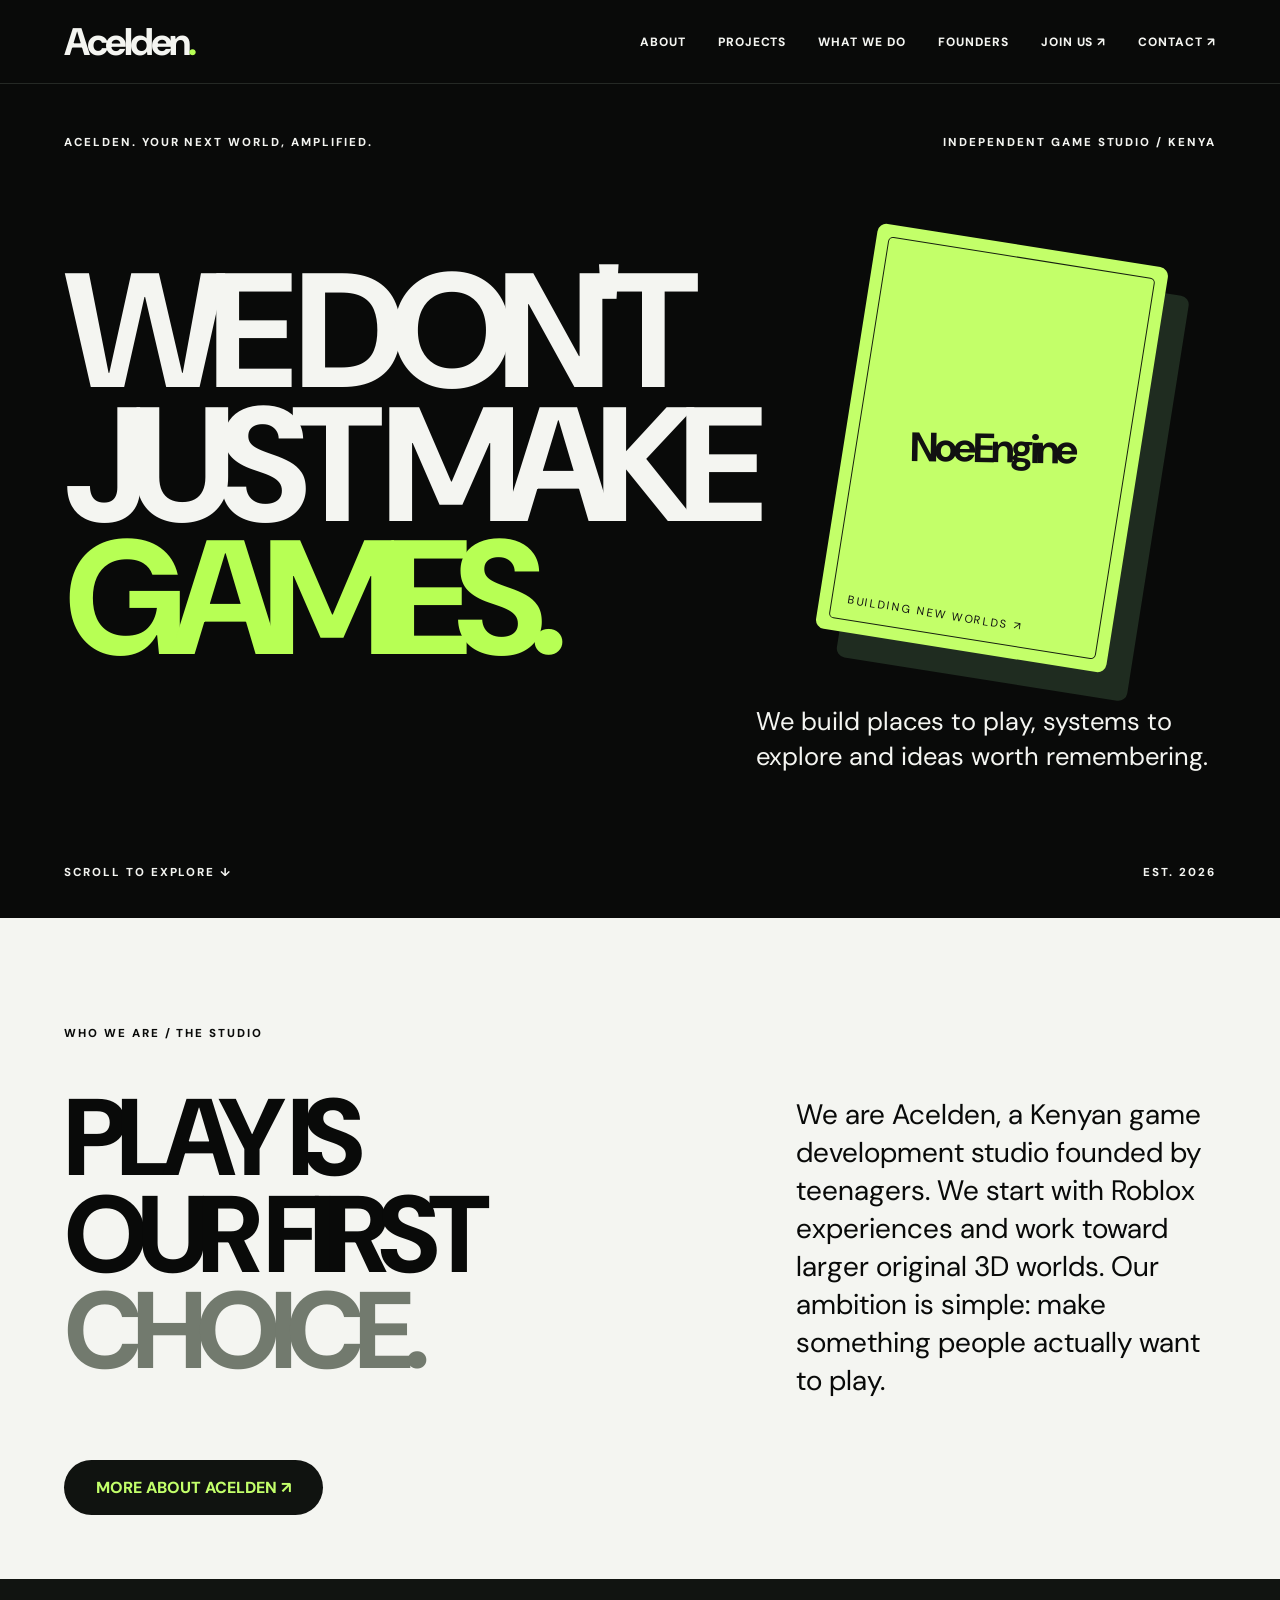
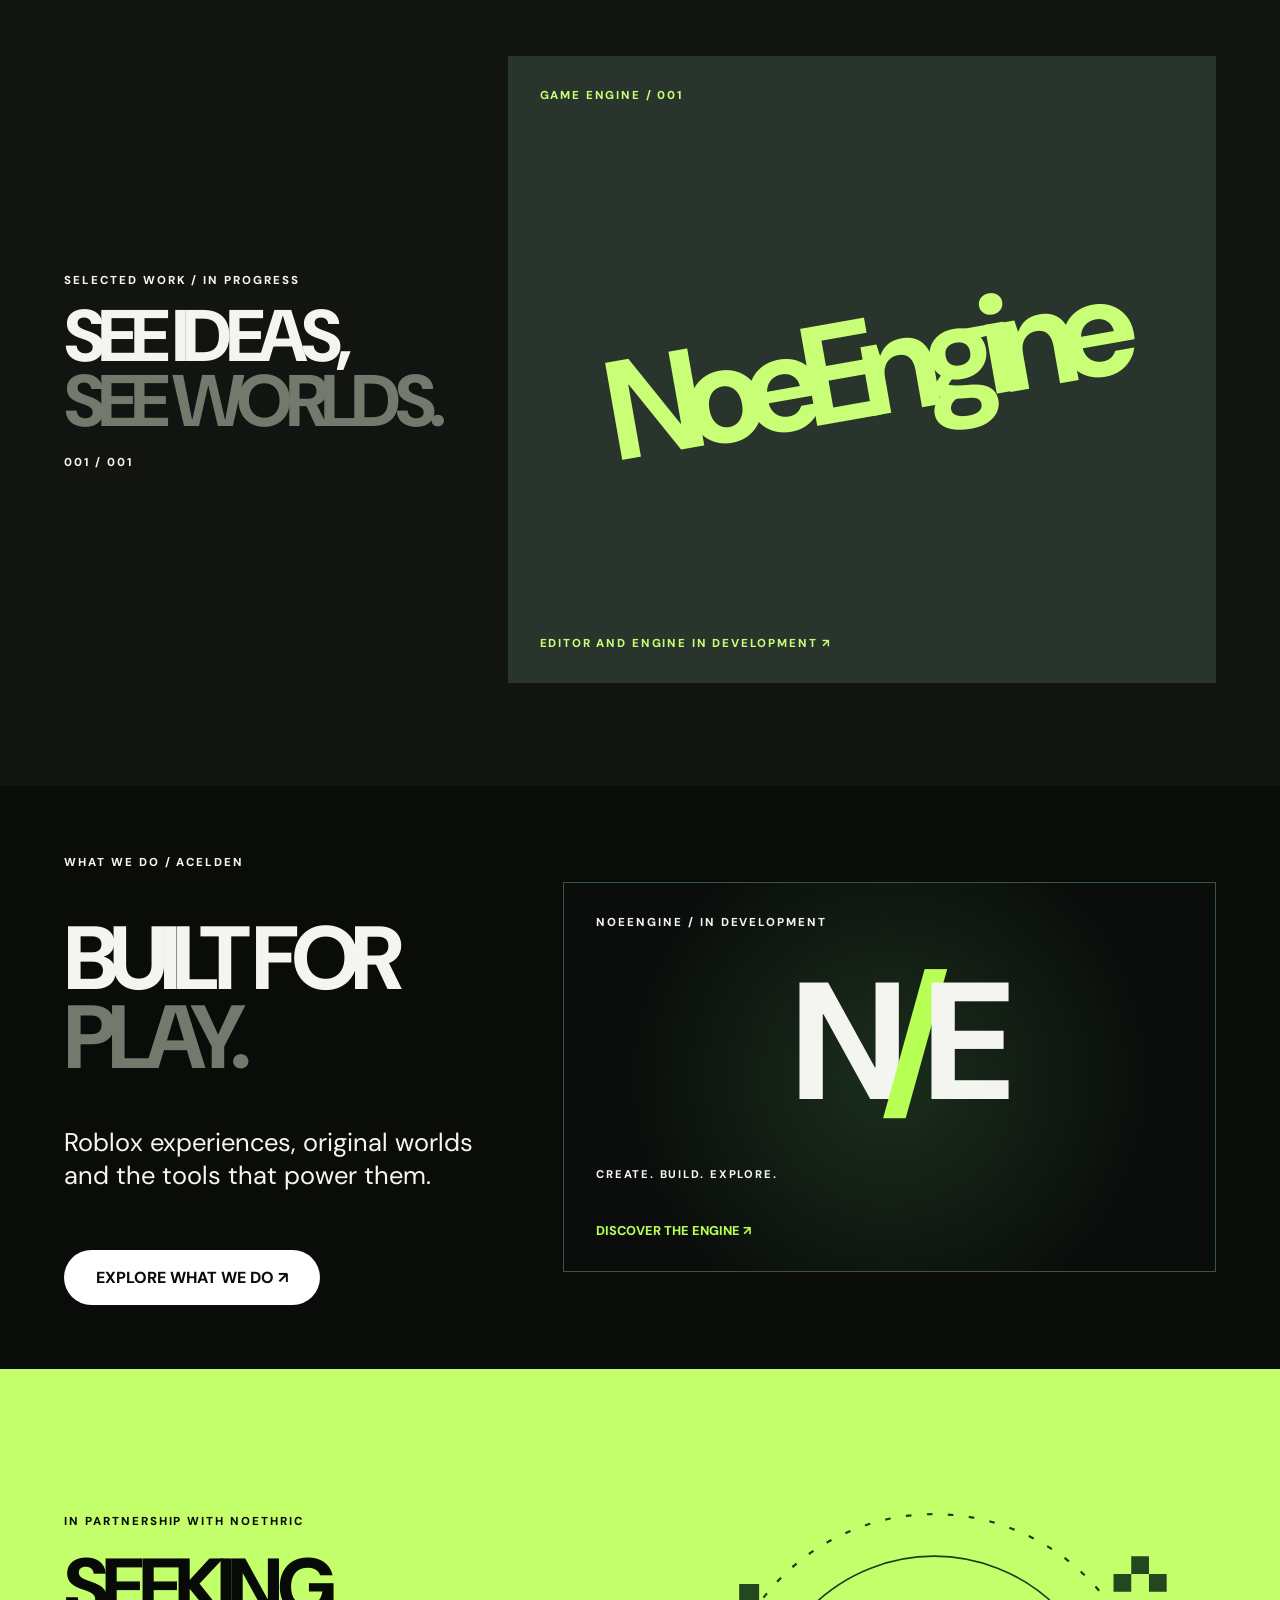
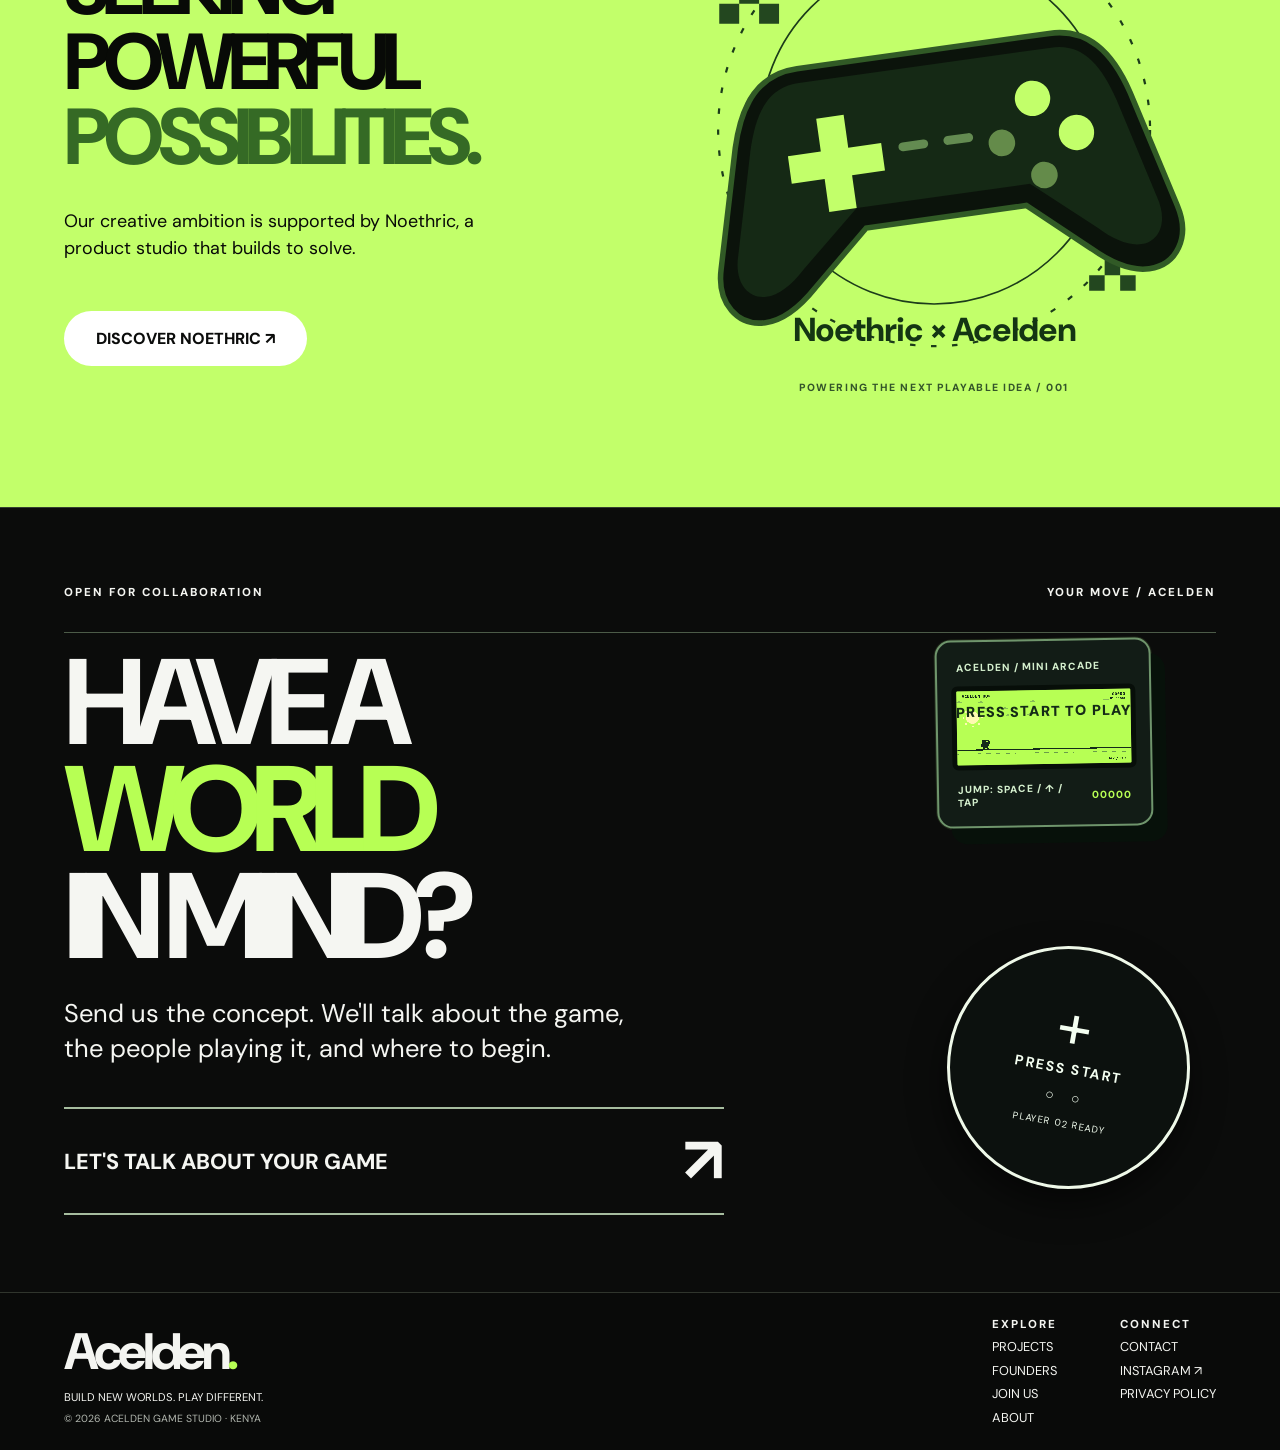
==== commit ecba7992: "Wire join and founders review into site navigation" ====
--- a/index.html
+++ b/index.html
@@ -1 +1 @@
-<!doctype html><html lang="en"><head><meta charset="utf-8"><meta name="viewport" content="width=device-width,initial-scale=1"><meta name="theme-color" content="#090a09"><meta name="description" content="Acelden is an independent game development studio exploring Roblox games, future worlds and NoeEngine."><title>Game development studio | Acelden</title><link rel="stylesheet" href="assets/style.css"><script src="assets/main.js" defer></script><script src="assets/arcade.js" defer></script></head><body><a href="#main" class="skip">Skip to content</a><header class="nav"><a class="logo" href="#/">Acelden<b>.</b></a><button class="menu" aria-label="Toggle navigation" aria-expanded="false">MENU ☰</button><nav class="links"><a href="#/about">ABOUT</a><a href="#/projects">PROJECTS</a><a href="#/services">WHAT WE DO</a><a href="#/team">FOUNDERS</a><a href="#/contact">CONTACT ↗</a></nav></header><main id="main"><section class="hero"><div class="hero-meta eyebrow"><span>ACELDEN. YOUR NEXT WORLD, AMPLIFIED.</span><span>INDEPENDENT GAME STUDIO / KENYA</span></div><div class="float-card"><strong>NoeEngine</strong><small>BUILDING NEW WORLDS ↗</small></div><h1>WE DON'T<br>JUST MAKE<br><span>GAMES.</span></h1><p class="lead">We build places to play, systems to explore and ideas worth remembering.</p><div class="scroll eyebrow"><span>SCROLL TO EXPLORE ↓</span><span>EST. 2026</span></div></section><section class="intro wrap" id="about-preview"><span class="eyebrow">WHO WE ARE / THE STUDIO</span><div class="intro-grid reveal"><h2>PLAY IS<br>OUR FIRST<br><em>CHOICE.</em></h2><p>We are Acelden, a Kenyan game development studio founded by teenagers. We start with Roblox experiences and work toward larger original 3D worlds. Our ambition is simple: make something people actually want to play.</p></div><a class="pill about-link" href="#/about">MORE ABOUT ACELDEN ↗</a></section><section class="work wrap work-editorial" id="work"><div class="section-head reveal"><div><span class="eyebrow">SELECTED WORK / IN PROGRESS</span><h2>SEE IDEAS,<br><em>SEE WORLDS.</em></h2></div><span class="eyebrow">001 / 001</span></div><div class="cards single-card"><article class="project reveal"><div class="visual engine"><span>GAME ENGINE / 001</span><strong>NoeEngine</strong><span>EDITOR AND ENGINE IN DEVELOPMENT ↗</span><div class="engine-hover-copy"><h3>NOEENGINE</h3><p>A game engine and editor in development for interactive 3D worlds, visual tools and planned Noqeri language integration.</p><a href="#/projects">EXPLORE PROJECT ↗</a></div></div></article></div></section><section class="services-preview wrap"><div><span class="eyebrow">WHAT WE DO / ACELDEN</span><h2>BUILT FOR<br><em>PLAY.</em></h2><p>Roblox experiences, original worlds and the tools that power them.</p><a class="pill" href="#/services">EXPLORE WHAT WE DO ↗</a></div><div class="home-engine-poster"><span class="eyebrow">NOEENGINE / IN DEVELOPMENT</span><div class="home-engine-glyph">N<span>∕</span>E</div><p>CREATE. BUILD. EXPLORE.</p><a href="#/projects">DISCOVER THE ENGINE ↗</a></div></section><section class="statement wrap game-partnership" id="partnership"><div class="partnership-copy"><span class="eyebrow">IN PARTNERSHIP WITH NOETHRIC</span><h2>SEEKING<br>POWERFUL<br><em>POSSIBILITIES.</em></h2><p>Our creative ambition is supported by Noethric, a product studio that builds to solve.</p><a class="pill" href="https://noethric.xyz/" target="_blank" rel="noopener noreferrer">DISCOVER NOETHRIC ↗</a></div><div class="game-art" role="img" aria-label="Stylized game controller with directional pad, action buttons and pixel sparkles"><svg viewBox="0 0 560 450" aria-hidden="true" focusable="false"><g class="game-orbit"><circle cx="280" cy="224" r="195" fill="none" stroke="#1c3c1a" stroke-width="2" stroke-dasharray="5 14"/><circle cx="280" cy="224" r="157" fill="none" stroke="#1c3c1a" stroke-width="1.5"/></g><g class="game-pixels" fill="#23471f"><path d="M86 110h18v18H86zM104 92h18v18h-18zM122 110h18v18h-18z"/><path d="M442 83h16v16h-16zM458 67h16v16h-16zM474 83h16v16h-16z"/><path d="M420 355h14v14h-14zM434 341h14v14h-14zM448 355h14v14h-14z"/></g><g class="game-controller" transform="rotate(-8 280 224)"><path d="M165 152C130 152 111 176 100 215L72 322C64 352 80 375 105 375C120 375 136 367 154 350L207 303H353L406 350C424 367 440 375 455 375C480 375 496 352 488 322L460 215C449 176 430 152 395 152Z" fill="#0b130b" stroke="#315a26" stroke-width="5"/><path d="M165 165H395C423 165 437 185 447 220L471 312C478 336 467 352 451 352C440 352 427 345 414 332L359 284H201L146 332C133 345 120 352 109 352C93 352 82 336 89 312L113 220C123 185 137 165 165 165Z" fill="#152915"/><path d="M176 199h25v30h30v25h-30v30h-25v-30h-30v-25h30z" fill="#c2ff6a"/><circle cx="372" cy="208" r="16" fill="#c2ff6a"/><circle cx="407" cy="244" r="16" fill="#c2ff6a"/><circle cx="339" cy="244" r="12" fill="#648b4a"/><circle cx="373" cy="278" r="12" fill="#648b4a"/><rect x="246" y="231" width="27" height="8" rx="4" fill="#638b51"/><rect x="287" y="231" width="27" height="8" rx="4" fill="#638b51"/></g><text x="280" y="414" text-anchor="middle" fill="#143513" font-size="30" font-family="DM Sans, sans-serif" font-weight="800" letter-spacing="-1">Noethric × Acelden</text></svg><span class="game-art-caption">POWERING THE NEXT PLAYABLE IDEA / 001</span></div></section><section class="contact contact-home contact-finale" id="contact"><div class="finale-top"><span class="eyebrow">OPEN FOR COLLABORATION</span><span class="eyebrow">YOUR MOVE / ACELDEN</span></div><div class="finale-main"><div class="finale-copy"><h2>HAVE A<br><em>WORLD</em><br>IN MIND?</h2><p>Send us the concept. We'll talk about the game, the people playing it, and where to begin.</p><a class="finale-link" href="#/contact"><span>LET'S TALK ABOUT YOUR GAME</span><span class="finale-arrow">↗</span></a></div><div class="arcade-stage" id="arcade-stage" data-state="idle"><div class="arcade-machine"><div class="arcade-topline"><span>ACELDEN / MINI ARCADE</span></div><div class="arcade-screen"><canvas class="arcade-canvas" width="720" height="330" role="img" aria-label="Playable pixel runner. Jump over obstacles to score points."></canvas><div class="arcade-message" aria-live="polite">PRESS START TO PLAY</div></div><div class="arcade-bottomline"><span>JUMP: SPACE / ↑ / TAP</span><span class="arcade-score" aria-live="off">00000</span></div></div><button class="finale-emblem arcade-start" type="button" aria-label="Start arcade runner game"><span class="finale-plus">+</span><strong>PRESS START</strong><span class="arcade-button-dots">○　○</span><small>PLAYER 02 READY</small></button></div></div></section></main><footer class="footer studio-footer" id="studio-footer"><div><a href="#/" class="logo">Acelden<b>.</b></a><p>BUILD NEW WORLDS. PLAY DIFFERENT.</p><small>© <span data-year>2026</span> ACELDEN GAME STUDIO · KENYA</small></div><div class="footer-links"><div><span class="eyebrow">EXPLORE</span><a href="#/projects">PROJECTS</a><a href="#/team">FOUNDERS</a><a href="#/about">ABOUT</a></div><div><span class="eyebrow">CONNECT</span><a href="#/contact">CONTACT</a><a href="https://www.instagram.com/n4sy.r/" target="_blank" rel="noopener noreferrer">INSTAGRAM ↗</a><a href="#/privacy">PRIVACY POLICY</a></div></div></footer></body></html>+<!doctype html><html lang="en"><head><meta charset="utf-8"><meta name="viewport" content="width=device-width,initial-scale=1"><meta name="theme-color" content="#090a09"><meta name="description" content="Acelden is an independent game development studio exploring Roblox games, future worlds and NoeEngine."><title>Game development studio | Acelden</title><link rel="stylesheet" href="assets/style.css"><script src="assets/main.js" defer></script><script src="assets/arcade.js" defer></script></head><body><a href="#main" class="skip">Skip to content</a><header class="nav"><a class="logo" href="#/">Acelden<b>.</b></a><button class="menu" aria-label="Toggle navigation" aria-expanded="false">MENU ☰</button><nav class="links"><a href="#/about">ABOUT</a><a href="#/projects">PROJECTS</a><a href="#/services">WHAT WE DO</a><a href="#/team">FOUNDERS</a><a href="#/join">JOIN US ↗</a><a href="#/contact">CONTACT ↗</a></nav></header><main id="main"><section class="hero"><div class="hero-meta eyebrow"><span>ACELDEN. YOUR NEXT WORLD, AMPLIFIED.</span><span>INDEPENDENT GAME STUDIO / KENYA</span></div><div class="float-card"><strong>NoeEngine</strong><small>BUILDING NEW WORLDS ↗</small></div><h1>WE DON'T<br>JUST MAKE<br><span>GAMES.</span></h1><p class="lead">We build places to play, systems to explore and ideas worth remembering.</p><div class="scroll eyebrow"><span>SCROLL TO EXPLORE ↓</span><span>EST. 2026</span></div></section><section class="intro wrap" id="about-preview"><span class="eyebrow">WHO WE ARE / THE STUDIO</span><div class="intro-grid reveal"><h2>PLAY IS<br>OUR FIRST<br><em>CHOICE.</em></h2><p>We are Acelden, a Kenyan game development studio founded by teenagers. We start with Roblox experiences and work toward larger original 3D worlds. Our ambition is simple: make something people actually want to play.</p></div><a class="pill about-link" href="#/about">MORE ABOUT ACELDEN ↗</a></section><section class="work wrap work-editorial" id="work"><div class="section-head reveal"><div><span class="eyebrow">SELECTED WORK / IN PROGRESS</span><h2>SEE IDEAS,<br><em>SEE WORLDS.</em></h2></div><span class="eyebrow">001 / 001</span></div><div class="cards single-card"><article class="project reveal"><div class="visual engine"><span>GAME ENGINE / 001</span><strong>NoeEngine</strong><span>EDITOR AND ENGINE IN DEVELOPMENT ↗</span><div class="engine-hover-copy"><h3>NOEENGINE</h3><p>A game engine and editor in development for interactive 3D worlds, visual tools and planned Noqeri language integration.</p><a href="#/projects">EXPLORE PROJECT ↗</a></div></div></article></div></section><section class="services-preview wrap"><div><span class="eyebrow">WHAT WE DO / ACELDEN</span><h2>BUILT FOR<br><em>PLAY.</em></h2><p>Roblox experiences, original worlds and the tools that power them.</p><a class="pill" href="#/services">EXPLORE WHAT WE DO ↗</a></div><div class="home-engine-poster"><span class="eyebrow">NOEENGINE / IN DEVELOPMENT</span><div class="home-engine-glyph">N<span>∕</span>E</div><p>CREATE. BUILD. EXPLORE.</p><a href="#/projects">DISCOVER THE ENGINE ↗</a></div></section><section class="statement wrap game-partnership" id="partnership"><div class="partnership-copy"><span class="eyebrow">IN PARTNERSHIP WITH NOETHRIC</span><h2>SEEKING<br>POWERFUL<br><em>POSSIBILITIES.</em></h2><p>Our creative ambition is supported by Noethric, a product studio that builds to solve.</p><a class="pill" href="https://noethric.xyz/" target="_blank" rel="noopener noreferrer">DISCOVER NOETHRIC ↗</a></div><div class="game-art" role="img" aria-label="Stylized game controller with directional pad, action buttons and pixel sparkles"><svg viewBox="0 0 560 450" aria-hidden="true" focusable="false"><g class="game-orbit"><circle cx="280" cy="224" r="195" fill="none" stroke="#1c3c1a" stroke-width="2" stroke-dasharray="5 14"/><circle cx="280" cy="224" r="157" fill="none" stroke="#1c3c1a" stroke-width="1.5"/></g><g class="game-pixels" fill="#23471f"><path d="M86 110h18v18H86zM104 92h18v18h-18zM122 110h18v18h-18z"/><path d="M442 83h16v16h-16zM458 67h16v16h-16zM474 83h16v16h-16z"/><path d="M420 355h14v14h-14zM434 341h14v14h-14zM448 355h14v14h-14z"/></g><g class="game-controller" transform="rotate(-8 280 224)"><path d="M165 152C130 152 111 176 100 215L72 322C64 352 80 375 105 375C120 375 136 367 154 350L207 303H353L406 350C424 367 440 375 455 375C480 375 496 352 488 322L460 215C449 176 430 152 395 152Z" fill="#0b130b" stroke="#315a26" stroke-width="5"/><path d="M165 165H395C423 165 437 185 447 220L471 312C478 336 467 352 451 352C440 352 427 345 414 332L359 284H201L146 332C133 345 120 352 109 352C93 352 82 336 89 312L113 220C123 185 137 165 165 165Z" fill="#152915"/><path d="M176 199h25v30h30v25h-30v30h-25v-30h-30v-25h30z" fill="#c2ff6a"/><circle cx="372" cy="208" r="16" fill="#c2ff6a"/><circle cx="407" cy="244" r="16" fill="#c2ff6a"/><circle cx="339" cy="244" r="12" fill="#648b4a"/><circle cx="373" cy="278" r="12" fill="#648b4a"/><rect x="246" y="231" width="27" height="8" rx="4" fill="#638b51"/><rect x="287" y="231" width="27" height="8" rx="4" fill="#638b51"/></g><text x="280" y="414" text-anchor="middle" fill="#143513" font-size="30" font-family="DM Sans, sans-serif" font-weight="800" letter-spacing="-1">Noethric × Acelden</text></svg><span class="game-art-caption">POWERING THE NEXT PLAYABLE IDEA / 001</span></div></section><section class="contact contact-home contact-finale" id="contact"><div class="finale-top"><span class="eyebrow">OPEN FOR COLLABORATION</span><span class="eyebrow">YOUR MOVE / ACELDEN</span></div><div class="finale-main"><div class="finale-copy"><h2>HAVE A<br><em>WORLD</em><br>IN MIND?</h2><p>Send us the concept. We'll talk about the game, the people playing it, and where to begin.</p><a class="finale-link" href="#/contact"><span>LET'S TALK ABOUT YOUR GAME</span><span class="finale-arrow">↗</span></a></div><div class="arcade-stage" id="arcade-stage" data-state="idle"><div class="arcade-machine"><div class="arcade-topline"><span>ACELDEN / MINI ARCADE</span></div><div class="arcade-screen"><canvas class="arcade-canvas" width="720" height="330" role="img" aria-label="Playable pixel runner. Jump over obstacles to score points."></canvas><div class="arcade-message" aria-live="polite">PRESS START TO PLAY</div></div><div class="arcade-bottomline"><span>JUMP: SPACE / ↑ / TAP</span><span class="arcade-score" aria-live="off">00000</span></div></div><button class="finale-emblem arcade-start" type="button" aria-label="Start arcade runner game"><span class="finale-plus">+</span><strong>PRESS START</strong><span class="arcade-button-dots">○　○</span><small>PLAYER 02 READY</small></button></div></div></section></main><footer class="footer studio-footer" id="studio-footer"><div><a href="#/" class="logo">Acelden<b>.</b></a><p>BUILD NEW WORLDS. PLAY DIFFERENT.</p><small>© <span data-year>2026</span> ACELDEN GAME STUDIO · KENYA</small></div><div class="footer-links"><div><span class="eyebrow">EXPLORE</span><a href="#/projects">PROJECTS</a><a href="#/team">FOUNDERS</a><a href="#/join">JOIN US</a><a href="#/about">ABOUT</a></div><div><span class="eyebrow">CONNECT</span><a href="#/contact">CONTACT</a><a href="https://www.instagram.com/n4sy.r/" target="_blank" rel="noopener noreferrer">INSTAGRAM ↗</a><a href="#/privacy">PRIVACY POLICY</a></div></div></footer></body></html>
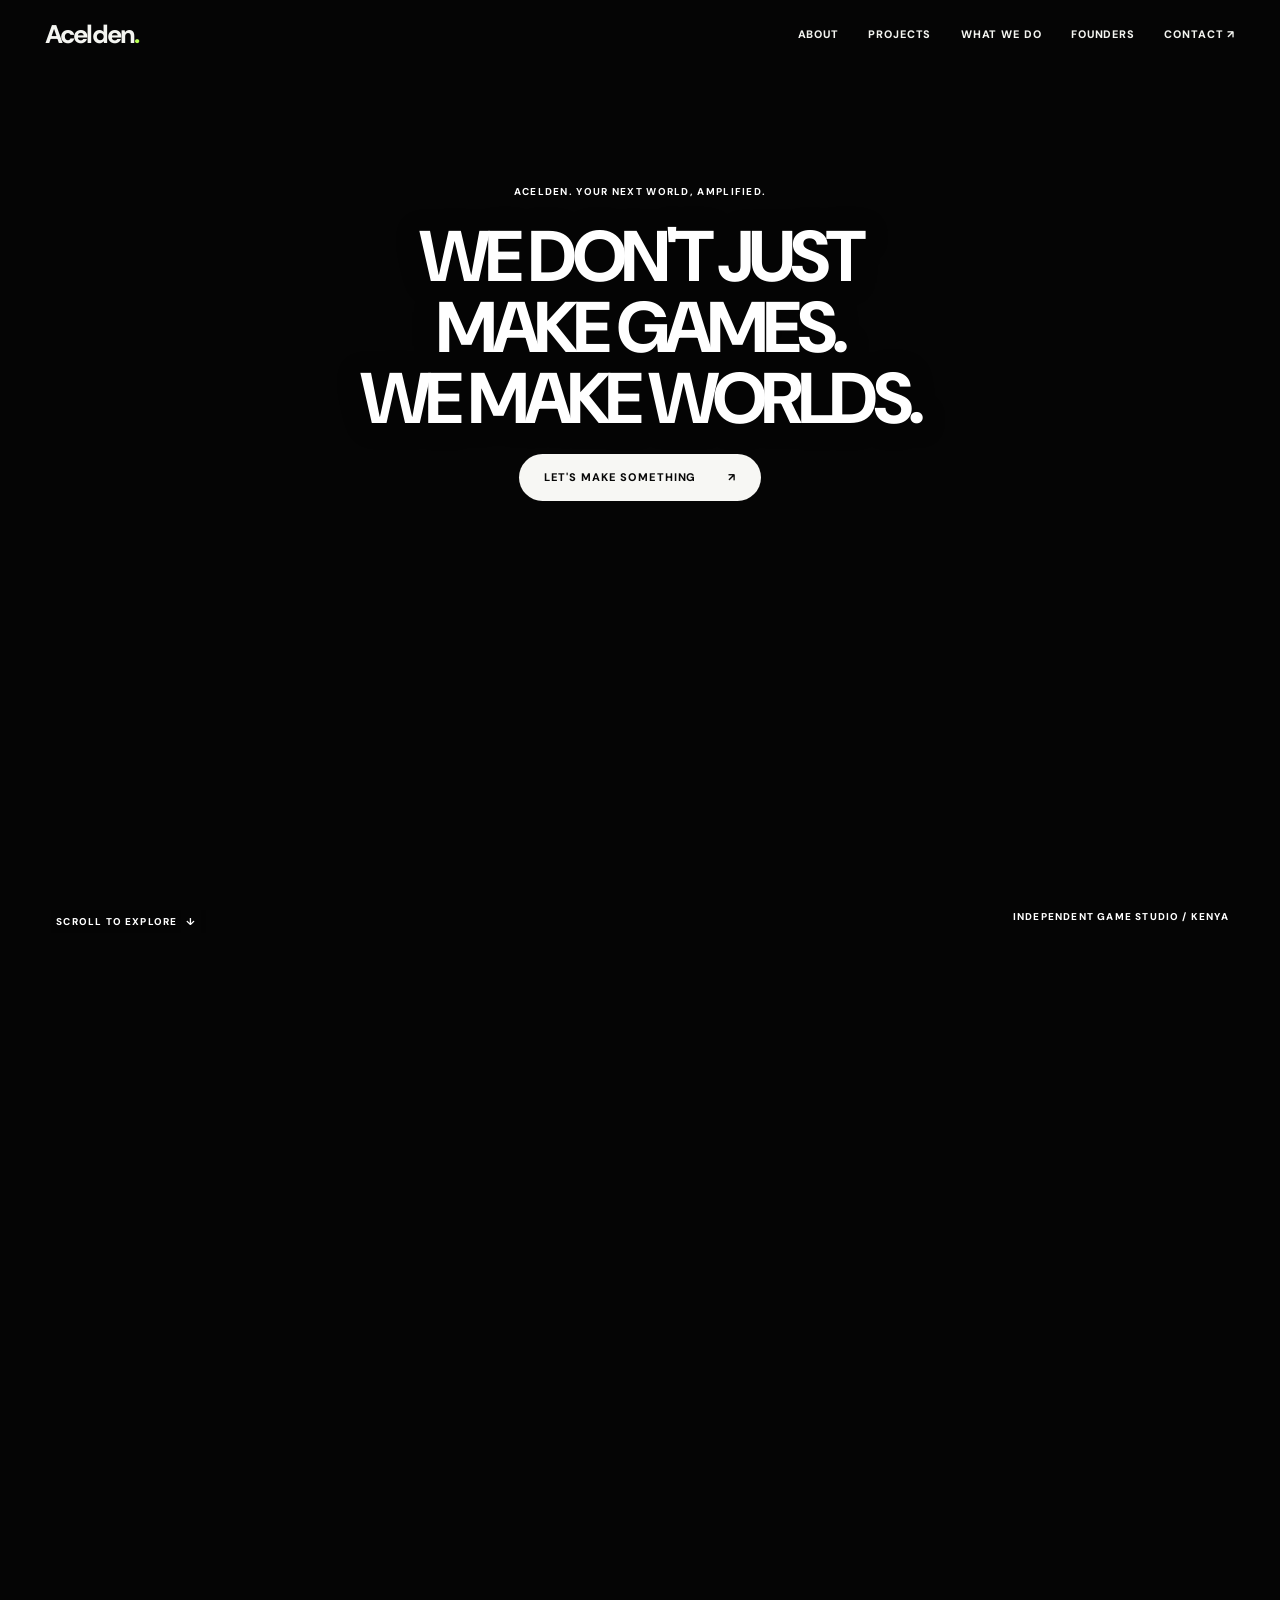
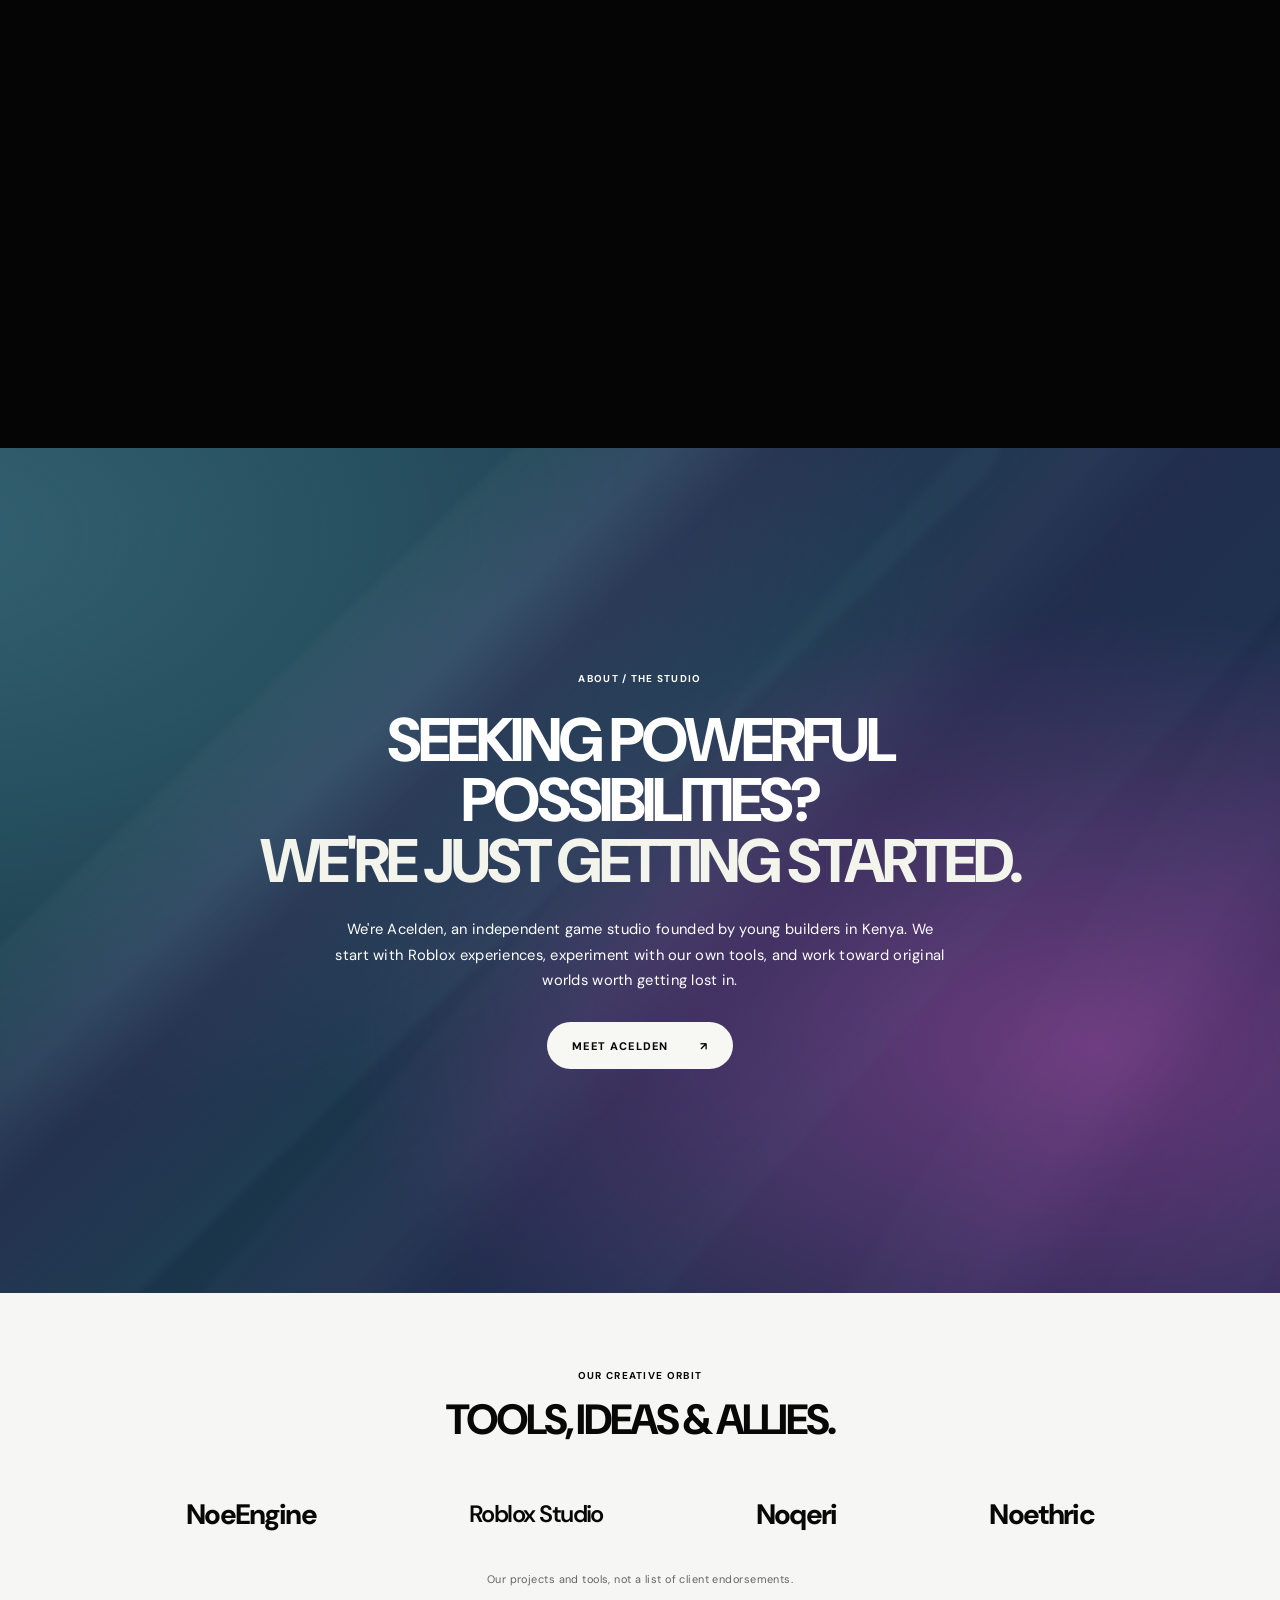
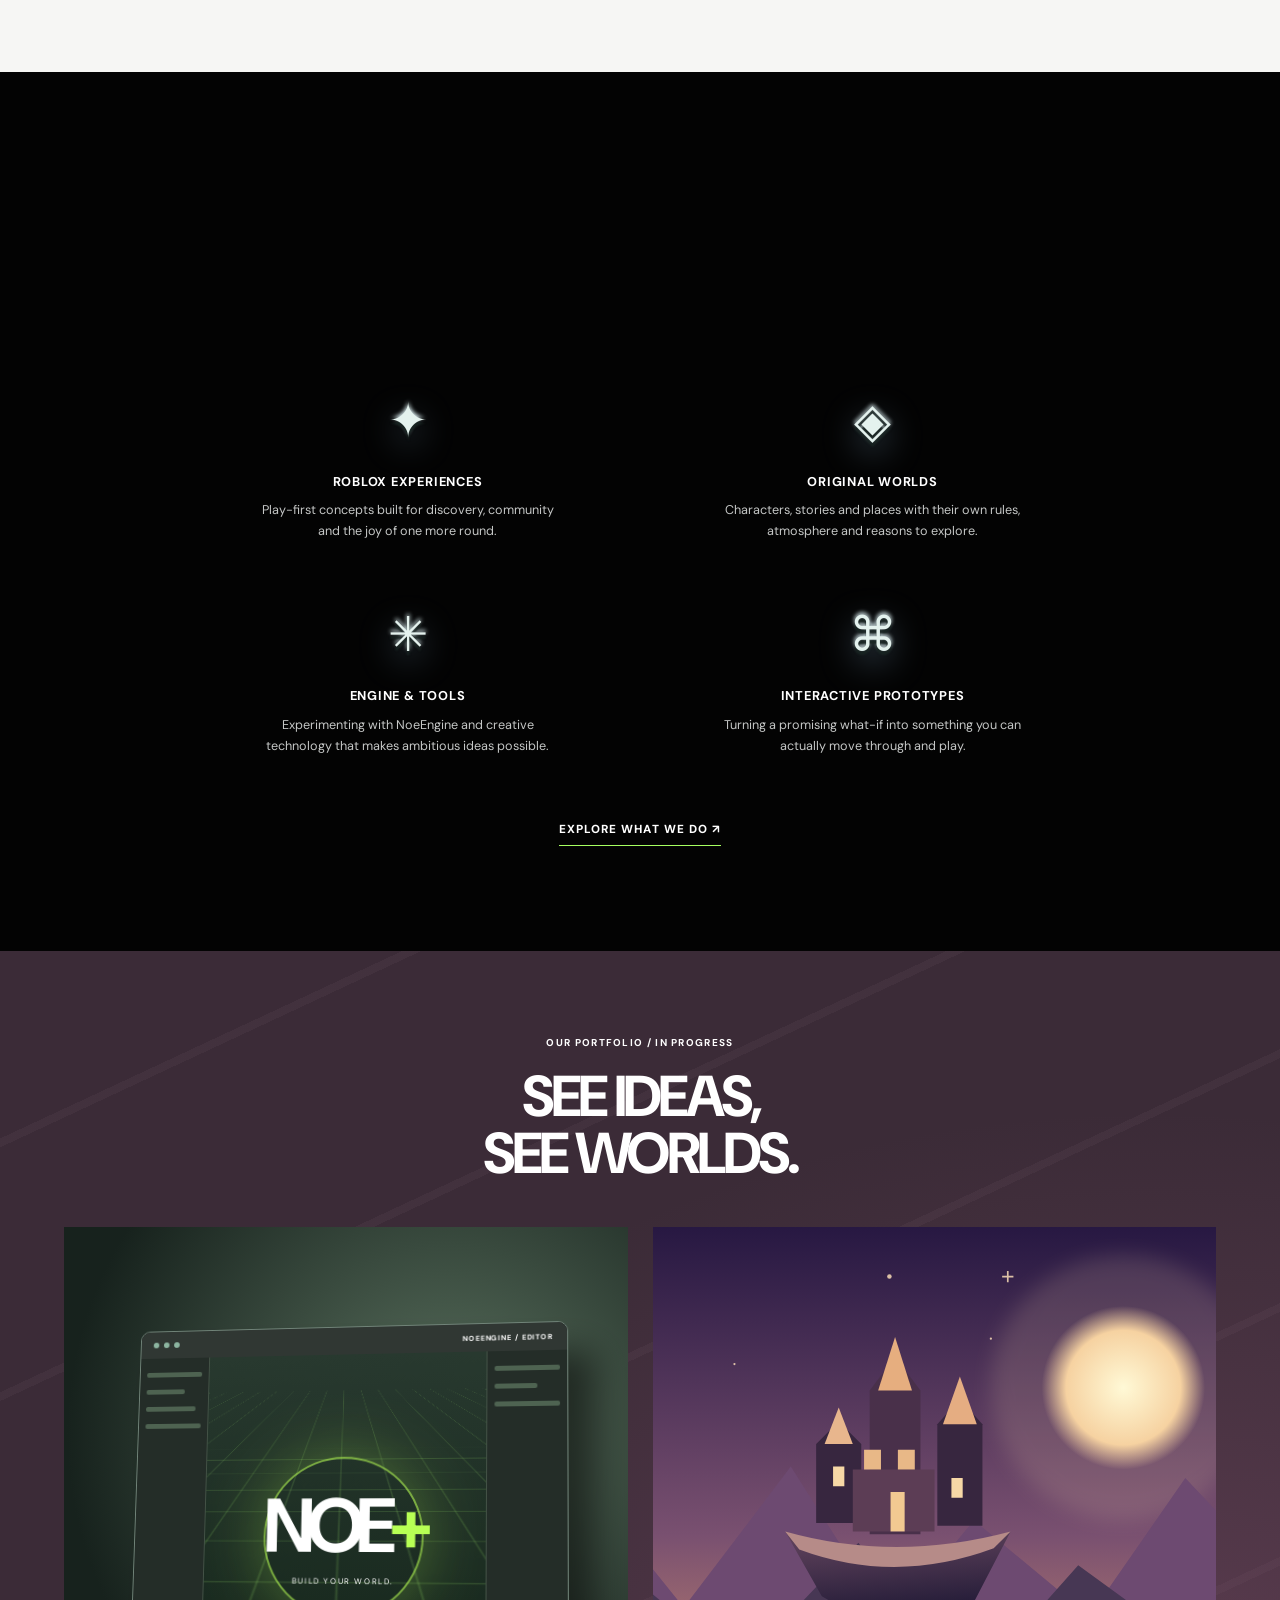
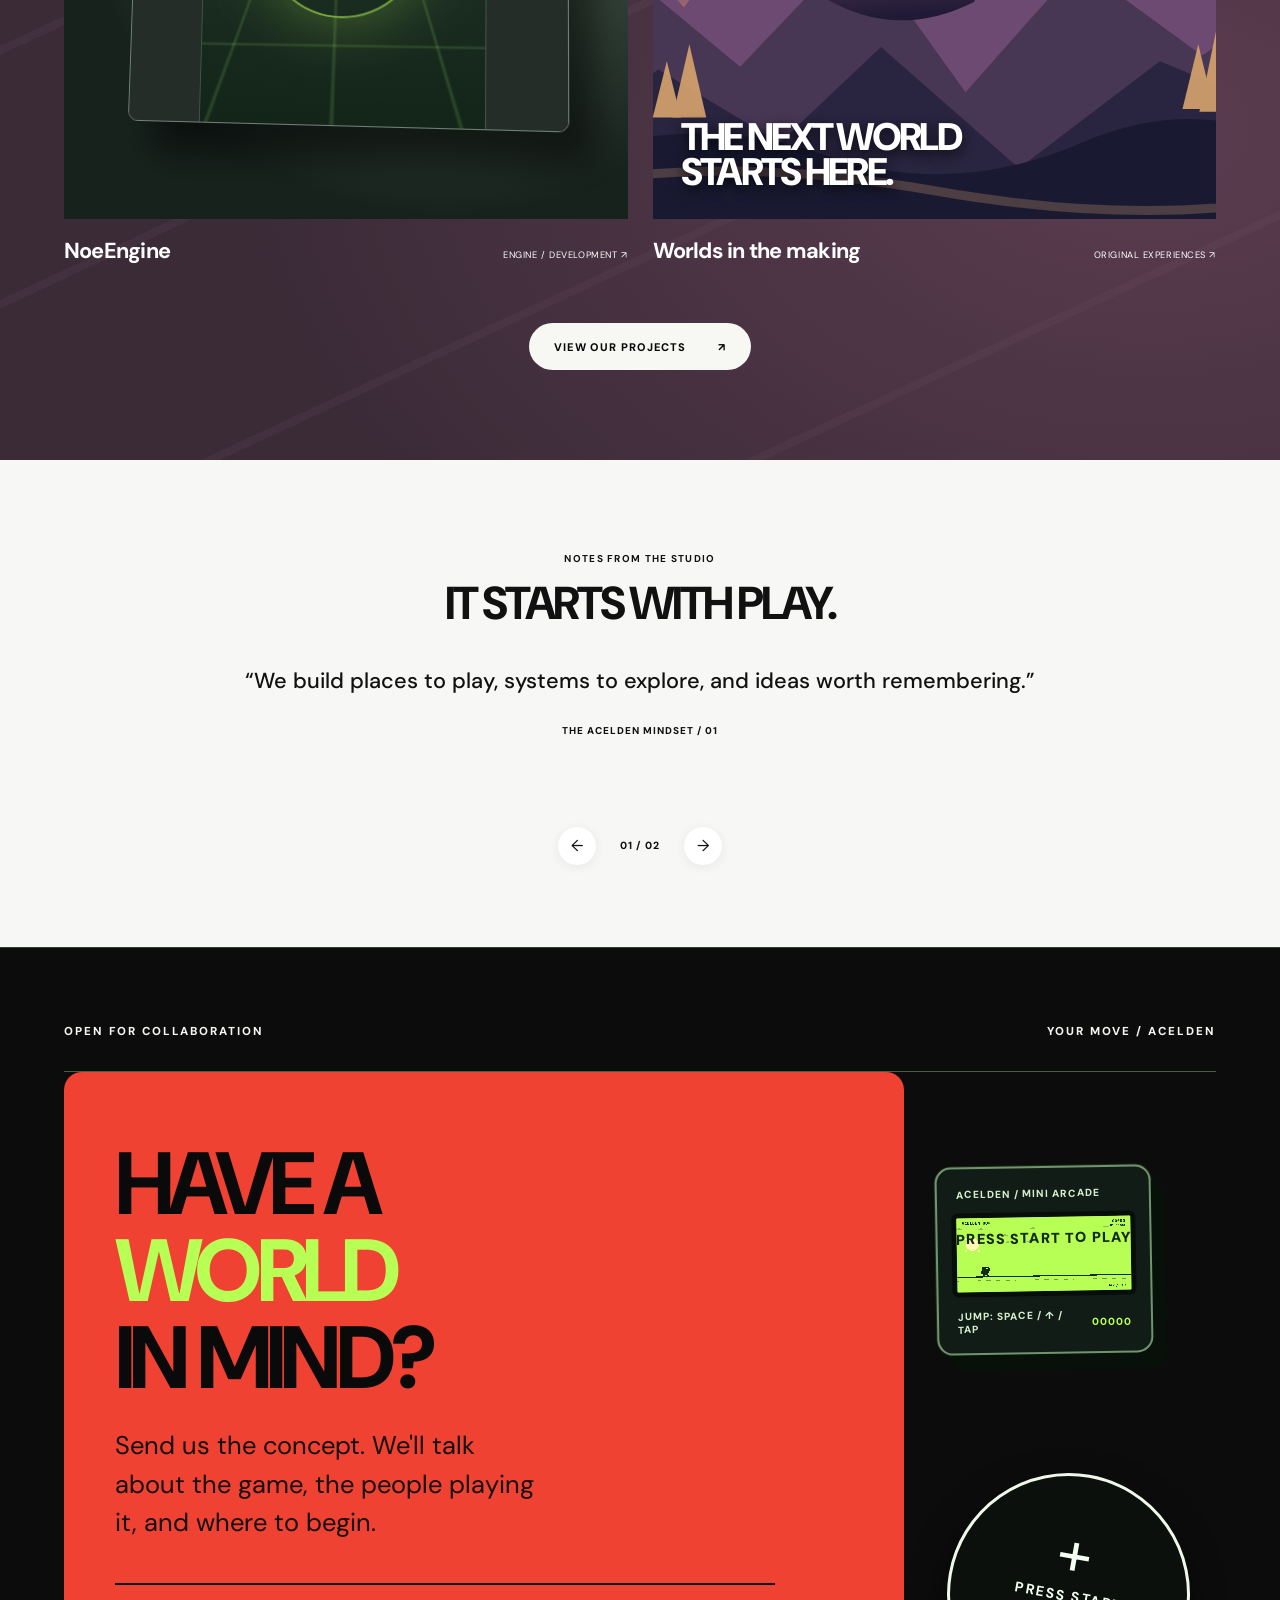
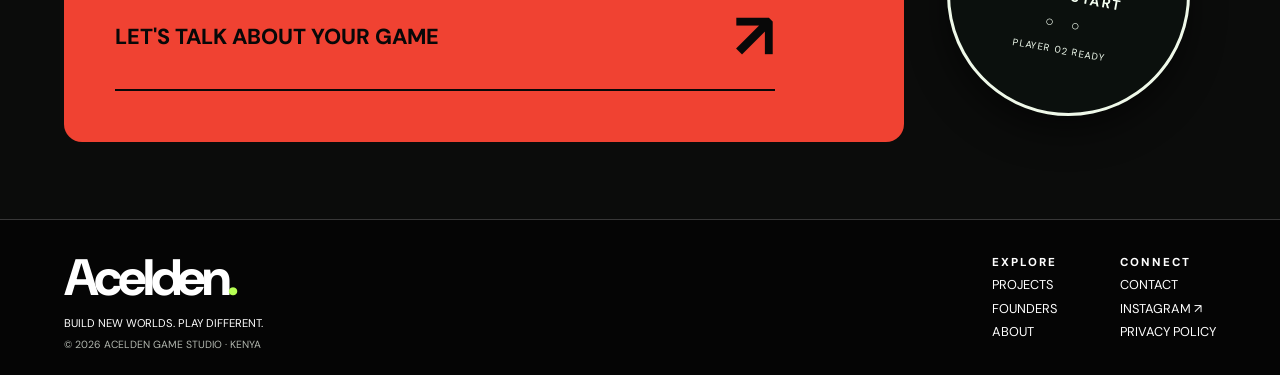
==== commit 13574fc8: "feat(home): recreate Wix-reference editorial layout and scroll choreography" ====
--- a/index.html
+++ b/index.html
@@ -1 +1,87 @@
-<!doctype html><html lang="en"><head><meta charset="utf-8"><meta name="viewport" content="width=device-width,initial-scale=1"><meta name="theme-color" content="#090a09"><meta name="description" content="Acelden is an independent game development studio exploring Roblox games, future worlds and NoeEngine."><title>Game development studio | Acelden</title><link rel="stylesheet" href="assets/style.css"><script src="assets/main.js" defer></script><script src="assets/arcade.js" defer></script></head><body><a href="#main" class="skip">Skip to content</a><header class="nav"><a class="logo" href="#/">Acelden<b>.</b></a><button class="menu" aria-label="Toggle navigation" aria-expanded="false">MENU ☰</button><nav class="links"><a href="#/about">ABOUT</a><a href="#/projects">PROJECTS</a><a href="#/services">WHAT WE DO</a><a href="#/team">FOUNDERS</a><a href="#/join">JOIN US ↗</a><a href="#/contact">CONTACT ↗</a></nav></header><main id="main"><section class="hero"><div class="hero-meta eyebrow"><span>ACELDEN. YOUR NEXT WORLD, AMPLIFIED.</span><span>INDEPENDENT GAME STUDIO / KENYA</span></div><div class="float-card"><strong>NoeEngine</strong><small>BUILDING NEW WORLDS ↗</small></div><h1>WE DON'T<br>JUST MAKE<br><span>GAMES.</span></h1><p class="lead">We build places to play, systems to explore and ideas worth remembering.</p><div class="scroll eyebrow"><span>SCROLL TO EXPLORE ↓</span><span>EST. 2026</span></div></section><section class="intro wrap" id="about-preview"><span class="eyebrow">WHO WE ARE / THE STUDIO</span><div class="intro-grid reveal"><h2>PLAY IS<br>OUR FIRST<br><em>CHOICE.</em></h2><p>We are Acelden, a Kenyan game development studio founded by teenagers. We start with Roblox experiences and work toward larger original 3D worlds. Our ambition is simple: make something people actually want to play.</p></div><a class="pill about-link" href="#/about">MORE ABOUT ACELDEN ↗</a></section><section class="work wrap work-editorial" id="work"><div class="section-head reveal"><div><span class="eyebrow">SELECTED WORK / IN PROGRESS</span><h2>SEE IDEAS,<br><em>SEE WORLDS.</em></h2></div><span class="eyebrow">001 / 001</span></div><div class="cards single-card"><article class="project reveal"><div class="visual engine"><span>GAME ENGINE / 001</span><strong>NoeEngine</strong><span>EDITOR AND ENGINE IN DEVELOPMENT ↗</span><div class="engine-hover-copy"><h3>NOEENGINE</h3><p>A game engine and editor in development for interactive 3D worlds, visual tools and planned Noqeri language integration.</p><a href="#/projects">EXPLORE PROJECT ↗</a></div></div></article></div></section><section class="services-preview wrap"><div><span class="eyebrow">WHAT WE DO / ACELDEN</span><h2>BUILT FOR<br><em>PLAY.</em></h2><p>Roblox experiences, original worlds and the tools that power them.</p><a class="pill" href="#/services">EXPLORE WHAT WE DO ↗</a></div><div class="home-engine-poster"><span class="eyebrow">NOEENGINE / IN DEVELOPMENT</span><div class="home-engine-glyph">N<span>∕</span>E</div><p>CREATE. BUILD. EXPLORE.</p><a href="#/projects">DISCOVER THE ENGINE ↗</a></div></section><section class="statement wrap game-partnership" id="partnership"><div class="partnership-copy"><span class="eyebrow">IN PARTNERSHIP WITH NOETHRIC</span><h2>SEEKING<br>POWERFUL<br><em>POSSIBILITIES.</em></h2><p>Our creative ambition is supported by Noethric, a product studio that builds to solve.</p><a class="pill" href="https://noethric.xyz/" target="_blank" rel="noopener noreferrer">DISCOVER NOETHRIC ↗</a></div><div class="game-art" role="img" aria-label="Stylized game controller with directional pad, action buttons and pixel sparkles"><svg viewBox="0 0 560 450" aria-hidden="true" focusable="false"><g class="game-orbit"><circle cx="280" cy="224" r="195" fill="none" stroke="#1c3c1a" stroke-width="2" stroke-dasharray="5 14"/><circle cx="280" cy="224" r="157" fill="none" stroke="#1c3c1a" stroke-width="1.5"/></g><g class="game-pixels" fill="#23471f"><path d="M86 110h18v18H86zM104 92h18v18h-18zM122 110h18v18h-18z"/><path d="M442 83h16v16h-16zM458 67h16v16h-16zM474 83h16v16h-16z"/><path d="M420 355h14v14h-14zM434 341h14v14h-14zM448 355h14v14h-14z"/></g><g class="game-controller" transform="rotate(-8 280 224)"><path d="M165 152C130 152 111 176 100 215L72 322C64 352 80 375 105 375C120 375 136 367 154 350L207 303H353L406 350C424 367 440 375 455 375C480 375 496 352 488 322L460 215C449 176 430 152 395 152Z" fill="#0b130b" stroke="#315a26" stroke-width="5"/><path d="M165 165H395C423 165 437 185 447 220L471 312C478 336 467 352 451 352C440 352 427 345 414 332L359 284H201L146 332C133 345 120 352 109 352C93 352 82 336 89 312L113 220C123 185 137 165 165 165Z" fill="#152915"/><path d="M176 199h25v30h30v25h-30v30h-25v-30h-30v-25h30z" fill="#c2ff6a"/><circle cx="372" cy="208" r="16" fill="#c2ff6a"/><circle cx="407" cy="244" r="16" fill="#c2ff6a"/><circle cx="339" cy="244" r="12" fill="#648b4a"/><circle cx="373" cy="278" r="12" fill="#648b4a"/><rect x="246" y="231" width="27" height="8" rx="4" fill="#638b51"/><rect x="287" y="231" width="27" height="8" rx="4" fill="#638b51"/></g><text x="280" y="414" text-anchor="middle" fill="#143513" font-size="30" font-family="DM Sans, sans-serif" font-weight="800" letter-spacing="-1">Noethric × Acelden</text></svg><span class="game-art-caption">POWERING THE NEXT PLAYABLE IDEA / 001</span></div></section><section class="contact contact-home contact-finale" id="contact"><div class="finale-top"><span class="eyebrow">OPEN FOR COLLABORATION</span><span class="eyebrow">YOUR MOVE / ACELDEN</span></div><div class="finale-main"><div class="finale-copy"><h2>HAVE A<br><em>WORLD</em><br>IN MIND?</h2><p>Send us the concept. We'll talk about the game, the people playing it, and where to begin.</p><a class="finale-link" href="#/contact"><span>LET'S TALK ABOUT YOUR GAME</span><span class="finale-arrow">↗</span></a></div><div class="arcade-stage" id="arcade-stage" data-state="idle"><div class="arcade-machine"><div class="arcade-topline"><span>ACELDEN / MINI ARCADE</span></div><div class="arcade-screen"><canvas class="arcade-canvas" width="720" height="330" role="img" aria-label="Playable pixel runner. Jump over obstacles to score points."></canvas><div class="arcade-message" aria-live="polite">PRESS START TO PLAY</div></div><div class="arcade-bottomline"><span>JUMP: SPACE / ↑ / TAP</span><span class="arcade-score" aria-live="off">00000</span></div></div><button class="finale-emblem arcade-start" type="button" aria-label="Start arcade runner game"><span class="finale-plus">+</span><strong>PRESS START</strong><span class="arcade-button-dots">○　○</span><small>PLAYER 02 READY</small></button></div></div></section></main><footer class="footer studio-footer" id="studio-footer"><div><a href="#/" class="logo">Acelden<b>.</b></a><p>BUILD NEW WORLDS. PLAY DIFFERENT.</p><small>© <span data-year>2026</span> ACELDEN GAME STUDIO · KENYA</small></div><div class="footer-links"><div><span class="eyebrow">EXPLORE</span><a href="#/projects">PROJECTS</a><a href="#/team">FOUNDERS</a><a href="#/join">JOIN US</a><a href="#/about">ABOUT</a></div><div><span class="eyebrow">CONNECT</span><a href="#/contact">CONTACT</a><a href="https://www.instagram.com/n4sy.r/" target="_blank" rel="noopener noreferrer">INSTAGRAM ↗</a><a href="#/privacy">PRIVACY POLICY</a></div></div></footer></body></html>+<!doctype html><html lang="en"><head><meta charset="utf-8"><meta name="viewport" content="width=device-width,initial-scale=1"><meta name="theme-color" content="#090a09"><meta name="description" content="Acelden is an independent game development studio exploring Roblox games, future worlds and NoeEngine."><title>Game development studio | Acelden</title><link rel="stylesheet" href="assets/style.css"><link rel="stylesheet" href="assets/home.css"><script src="assets/main.js" defer></script><script src="assets/arcade.js" defer></script></head><body><a href="#main" class="skip">Skip to content</a><header class="nav"><a class="logo" href="#/">Acelden<b>.</b></a><button class="menu" aria-label="Toggle navigation" aria-expanded="false">MENU ☰</button><nav class="links"><a href="#/about">ABOUT</a><a href="#/projects">PROJECTS</a><a href="#/services">WHAT WE DO</a><a href="#/team">FOUNDERS</a><a href="#/contact">CONTACT ↗</a></nav></header>
+<main id="main" class="studio-home">
+  <section class="sh-hero" aria-labelledby="sh-hero-title">
+    <div class="sh-hero-sticky">
+      <div class="sh-hero-copy">
+        <span class="sh-kicker">ACELDEN. YOUR NEXT WORLD, AMPLIFIED.</span>
+        <h1 id="sh-hero-title">WE DON'T JUST<br>MAKE GAMES.<br><span>WE MAKE WORLDS.</span></h1>
+        <a class="sh-pill sh-primary" href="#/contact">LET'S MAKE SOMETHING <span aria-hidden="true">↗</span></a>
+      </div>
+      <div class="sh-collage" aria-hidden="true">
+        <div class="sh-story sh-story-main">
+          <div class="sh-story-top"><span class="sh-story-avatar">A.</span><span>ACELDEN / WORLD 01</span><span class="sh-cross">×</span></div>
+          <div class="sh-story-image"></div>
+          <div class="sh-story-bottom"><strong>IMAGINE BEYOND.</strong><span>◯ &nbsp;♡ &nbsp;↗</span></div>
+        </div>
+        <div class="sh-story sh-story-left">
+          <span class="sh-small-label">01 / THE WORLD</span>
+          <div class="sh-left-object"><span class="sh-object-glow"></span><span class="sh-object-core">N<span>∕</span>E</span></div>
+          <span class="sh-small-bottom">NOEENGINE / IN DEVELOPMENT</span>
+        </div>
+        <div class="sh-story sh-story-right"><span class="sh-grid-label">A NEW WAY<br>TO PLAY.</span><div class="sh-red-device"><i></i></div><span class="sh-grid-mark">AC / 26</span></div>
+      </div>
+      <div class="sh-giant-mark" aria-hidden="true">Acelden<span>.</span></div>
+      <div class="sh-hero-bottom"><span>SCROLL TO EXPLORE <span aria-hidden="true">↓</span></span><span>INDEPENDENT GAME STUDIO / KENYA</span></div>
+    </div>
+  </section>
+
+  <section class="sh-about" aria-labelledby="sh-about-title">
+    <div class="sh-about-art" aria-hidden="true"><i></i><i></i><i></i></div>
+    <div class="sh-about-inner sh-reveal">
+      <span class="sh-kicker">ABOUT / THE STUDIO</span>
+      <h2 id="sh-about-title">SEEKING POWERFUL<br> POSSIBILITIES?<br><span>WE'RE JUST GETTING STARTED.</span></h2>
+      <p>We're Acelden, an independent game studio founded by young builders in Kenya. We start with Roblox experiences, experiment with our own tools, and work toward original worlds worth getting lost in.</p>
+      <a class="sh-pill" href="#/about">MEET ACELDEN <span aria-hidden="true">↗</span></a>
+    </div>
+  </section>
+
+  <section class="sh-orbit" aria-labelledby="sh-orbit-title">
+    <span class="sh-kicker">OUR CREATIVE ORBIT</span>
+    <h2 id="sh-orbit-title">TOOLS, IDEAS &amp; ALLIES.</h2>
+    <div class="sh-orbit-grid" aria-label="Technology and projects we work with">
+      <span>NoeEngine</span><span>Roblox Studio</span><span>Noqeri</span><span>Noethric</span>
+    </div>
+    <p class="sh-orbit-note">Our projects and tools, not a list of client endorsements.</p>
+  </section>
+
+  <section class="sh-services" aria-labelledby="sh-services-title">
+    <div class="sh-section-heading sh-reveal"><span class="sh-kicker">WHAT WE DO</span><h2 id="sh-services-title">NOT JUST<br>BUTTON MASHERS.</h2></div>
+    <div class="sh-service-list">
+      <article class="sh-service sh-reveal"><span class="sh-service-icon" aria-hidden="true">✦</span><h3>ROBLOX EXPERIENCES</h3><p>Play-first concepts built for discovery, community and the joy of one more round.</p></article>
+      <article class="sh-service sh-reveal"><span class="sh-service-icon" aria-hidden="true">◈</span><h3>ORIGINAL WORLDS</h3><p>Characters, stories and places with their own rules, atmosphere and reasons to explore.</p></article>
+      <article class="sh-service sh-reveal"><span class="sh-service-icon" aria-hidden="true">✳</span><h3>ENGINE &amp; TOOLS</h3><p>Experimenting with NoeEngine and creative technology that makes ambitious ideas possible.</p></article>
+      <article class="sh-service sh-reveal"><span class="sh-service-icon" aria-hidden="true">⌘</span><h3>INTERACTIVE PROTOTYPES</h3><p>Turning a promising what-if into something you can actually move through and play.</p></article>
+    </div>
+    <a class="sh-text-link" href="#/services">EXPLORE WHAT WE DO <span aria-hidden="true">↗</span></a>
+  </section>
+
+  <section class="sh-portfolio" aria-labelledby="sh-portfolio-title">
+    <div class="sh-portfolio-inner">
+      <div class="sh-section-heading sh-reveal"><span class="sh-kicker">OUR PORTFOLIO / IN PROGRESS</span><h2 id="sh-portfolio-title">SEE IDEAS,<br>SEE WORLDS.</h2></div>
+      <div class="sh-portfolio-grid">
+        <a class="sh-project sh-reveal" href="#/projects" aria-label="Explore NoeEngine project">
+          <div class="sh-project-art sh-project-engine">
+            <div class="sh-editor-window"><div class="sh-editor-bar"><span></span><span></span><span></span><b>NOEENGINE / EDITOR</b></div><div class="sh-editor-layout"><div class="sh-editor-side"><i></i><i></i><i></i><i></i></div><div class="sh-editor-view"><div class="sh-editor-orbit"></div><strong>NOE<span>+</span></strong><small>BUILD YOUR WORLD.</small></div><div class="sh-editor-inspector"><i></i><i></i><i></i></div></div></div>
+          </div>
+          <div class="sh-project-title"><h3>NoeEngine</h3><span>ENGINE / DEVELOPMENT ↗</span></div>
+        </a>
+        <a class="sh-project sh-reveal" href="#/projects" aria-label="Explore Acelden worlds">
+          <div class="sh-project-art sh-project-world"><img src="assets/realm.svg" alt="Illustration of a fantastical game world with a moonlit citadel" loading="lazy" width="1400" height="1050"><span class="sh-world-stamp">THE NEXT WORLD<br>STARTS HERE.</span></div>
+          <div class="sh-project-title"><h3>Worlds in the making</h3><span>ORIGINAL EXPERIENCES ↗</span></div>
+        </a>
+      </div>
+      <a href="#/projects" class="sh-pill sh-portfolio-cta">VIEW OUR PROJECTS <span aria-hidden="true">↗</span></a>
+    </div>
+  </section>
+
+  <section class="sh-manifesto" aria-labelledby="sh-manifesto-title">
+    <span class="sh-kicker">NOTES FROM THE STUDIO</span>
+    <h2 id="sh-manifesto-title">IT STARTS WITH PLAY.</h2>
+    <div class="sh-quote" aria-live="polite">
+      <blockquote data-sh-quote>“We build places to play, systems to explore, and ideas worth remembering.”</blockquote>
+      <span class="sh-quote-source" data-sh-quote-source>THE ACELDEN MINDSET / 01</span>
+    </div>
+    <div class="sh-quote-controls"><button type="button" data-sh-prev aria-label="Previous studio note">←</button><span data-sh-count>01 / 02</span><button type="button" data-sh-next aria-label="Next studio note">→</button></div>
+  </section>
+  <section class="contact contact-home contact-finale" id="contact"><div class="finale-top"><span class="eyebrow">OPEN FOR COLLABORATION</span><span class="eyebrow">YOUR MOVE / ACELDEN</span></div><div class="finale-main"><div class="finale-copy"><h2>HAVE A<br><em>WORLD</em><br>IN MIND?</h2><p>Send us the concept. We'll talk about the game, the people playing it, and where to begin.</p><a class="finale-link" href="#/contact"><span>LET'S TALK ABOUT YOUR GAME</span><span class="finale-arrow">↗</span></a></div><div class="arcade-stage" id="arcade-stage" data-state="idle"><div class="arcade-machine"><div class="arcade-topline"><span>ACELDEN / MINI ARCADE</span></div><div class="arcade-screen"><canvas class="arcade-canvas" width="720" height="330" role="img" aria-label="Playable pixel runner. Jump over obstacles to score points."></canvas><div class="arcade-message" aria-live="polite">PRESS START TO PLAY</div></div><div class="arcade-bottomline"><span>JUMP: SPACE / ↑ / TAP</span><span class="arcade-score" aria-live="off">00000</span></div></div><button class="finale-emblem arcade-start" type="button" aria-label="Start arcade runner game"><span class="finale-plus">+</span><strong>PRESS START</strong><span class="arcade-button-dots">○　○</span><small>PLAYER 02 READY</small></button></div></div></section>
+</main><footer class="footer studio-footer" id="studio-footer"><div><a href="#/" class="logo">Acelden<b>.</b></a><p>BUILD NEW WORLDS. PLAY DIFFERENT.</p><small>© <span data-year>2026</span> ACELDEN GAME STUDIO · KENYA</small></div><div class="footer-links"><div><span class="eyebrow">EXPLORE</span><a href="#/projects">PROJECTS</a><a href="#/team">FOUNDERS</a><a href="#/about">ABOUT</a></div><div><span class="eyebrow">CONNECT</span><a href="#/contact">CONTACT</a><a href="https://www.instagram.com/n4sy.r/" target="_blank" rel="noopener noreferrer">INSTAGRAM ↗</a><a href="#/privacy">PRIVACY POLICY</a></div></div></footer></body></html>
--- a/assets/home.css
+++ b/assets/home.css
@@ -0,0 +1,170 @@
+/* Acelden landing page only. Adapted from the motion and composition of the
+   supplied UmpaUmpa Wix Studio mobile screen recording. No Wix template assets. */
+.studio-home{background:#050505;color:#fff;overflow:clip}
+.studio-home .sh-kicker{display:block;font:700 clamp(.55rem,.78vw,.76rem)/1.5 'DM Sans',sans-serif;letter-spacing:.13em;text-transform:uppercase}
+.studio-home .sh-pill{display:inline-flex;align-items:center;justify-content:center;gap:2rem;min-height:47px;margin:0;padding:13px 25px;border-radius:99px;background:#f7f7f4;color:#080808;font-size:.69rem;font-weight:800;letter-spacing:.08em;text-transform:uppercase;transition:transform .25s,background .25s,color .25s}
+.studio-home .sh-pill:hover{transform:translateY(-3px);background:#c5fb86}
+.studio-home .sh-pill:focus-visible,.studio-home .sh-quote-controls button:focus-visible,.studio-home .sh-project:focus-visible{outline:3px solid #c4ff69;outline-offset:5px}
+.studio-home h2{margin:0;line-height:.99;font-size:clamp(2.1rem,5vw,5.7rem);font-weight:800;letter-spacing:-.065em}
+.studio-home p{line-height:1.5}
+body:has(.studio-home) .nav{background:#050505;border:0;height:68px;padding-inline:clamp(22px,3.5vw,65px)}
+body:has(.studio-home) .nav .logo{font-size:clamp(1.2rem,2vw,1.7rem);letter-spacing:-.07em}
+body:has(.studio-home) .nav .links{font-size:.68rem;gap:clamp(1rem,2.3vw,2.5rem)}
+body:has(.studio-home) .studio-footer{background:#050505;color:white;border-top:1px solid #383838}
+.studio-home .sh-reveal{opacity:0;transform:translateY(54px);transition:opacity .9s ease,transform .9s cubic-bezier(.18,.82,.24,1)}
+.studio-home .sh-reveal.sh-in{opacity:1;transform:translateY(0)}
+/* Multi-screen pinned hero */
+.studio-home .sh-hero{height:220svh;position:relative;background:#050505}
+.studio-home .sh-hero-sticky{position:sticky;top:0;isolation:isolate;height:100svh;min-height:600px;overflow:hidden}
+.studio-home .sh-hero-copy{position:absolute;z-index:3;top:13%;left:3%;width:94%;text-align:center;pointer-events:none}
+.studio-home .sh-hero-copy h1{position:relative;max-width:1150px;margin:22px auto 19px;font-size:clamp(2.8rem,5.6vw,6.85rem);line-height:.99;letter-spacing:-.073em;font-weight:800;text-wrap:balance;text-shadow:0 2px 24px #0006}
+.studio-home .sh-hero-copy h1 span{color:#fff}
+.studio-home .sh-hero-copy .sh-pill{pointer-events:auto}
+.studio-home .sh-collage{position:absolute;inset:0;z-index:2;pointer-events:none}
+.studio-home .sh-story{position:absolute;overflow:hidden;border:1px solid #ffffff37;border-radius:10px;box-shadow:0 22px 60px #0008;will-change:transform}
+.studio-home .sh-story-main{left:50%;top:48%;width:clamp(225px,24vw,390px);height:clamp(350px,40vw,590px);transform:translate3d(-50%,calc((1 - var(--sh-main,1))*83vh),0);background:#2e233d;display:flex;flex-direction:column}
+.studio-home .sh-story-top,.studio-home .sh-story-bottom{position:relative;z-index:2;display:flex;align-items:center;gap:8px;padding:10px 12px;background:#0c090a7d;color:#fff;font-size:.57rem;letter-spacing:.07em}
+.studio-home .sh-story-top .sh-story-avatar{background:#b8ff54;border-radius:50%;color:#101010;display:grid;place-items:center;width:19px;height:19px;font-weight:900}
+.studio-home .sh-story-top .sh-cross{font-size:1.2rem;margin-left:auto;font-weight:300}
+.studio-home .sh-story-image{flex:1;min-height:0;background:url('realm.svg') center / cover no-repeat;filter:saturate(1.1)}
+.studio-home .sh-story-bottom{justify-content:space-between;min-height:39px}
+.studio-home .sh-story-bottom strong{font-size:.55rem}
+.studio-home .sh-story-left{left:calc(50% - clamp(210px,20vw,340px));top:65%;width:clamp(145px,16vw,245px);height:clamp(220px,23vw,350px);background:linear-gradient(142deg,#aba994,#6c6d72 54%,#222734);transform:rotate(-7deg) translate3d(0,calc((1 - var(--sh-left,1))*90vh),0)}
+.studio-home .sh-small-label,.studio-home .sh-small-bottom{position:absolute;z-index:1;left:10px;font-size:.53rem;letter-spacing:.08em;font-weight:800;color:white;text-shadow:0 2px 6px #0008}
+.studio-home .sh-small-label{top:12px}.studio-home .sh-small-bottom{bottom:12px}
+.studio-home .sh-left-object{position:absolute;top:19%;left:14%;width:80%;height:66%;border:7px solid #181a1e;border-radius:18px;transform:rotate(12deg);background:linear-gradient(140deg,#9ae7ff 5%,#5275b0 40%,#1c344e 100%);box-shadow:18px 15px 22px #0007}
+.studio-home .sh-left-object:before{content:'';position:absolute;inset:5px;border:1px solid #f5fff799;border-radius:9px}
+.studio-home .sh-object-glow{position:absolute;inset:9%;border-radius:50%;background:radial-gradient(circle,#c8fc5b 0 9%,#3be4e440 30%,transparent 63%);filter:blur(7px)}
+.studio-home .sh-object-core{position:absolute;top:35%;left:20%;font-size:clamp(1.1rem,3vw,3.3rem);font-weight:900;letter-spacing:-.12em;color:white;text-shadow:0 4px 10px #0008}
+.studio-home .sh-object-core span{color:#b7ff54}
+.studio-home .sh-story-right{left:calc(50% + clamp(125px,13vw,215px));top:62%;width:clamp(145px,16vw,250px);height:clamp(218px,23vw,350px);background:radial-gradient(circle at 70% 40%,#ec644e,#9e2227 80%);transform:rotate(9deg) translate3d(0,calc((1 - var(--sh-right,1))*85vh),0)}
+.studio-home .sh-story-right:before{content:'';position:absolute;inset:0;background:repeating-linear-gradient(135deg,#ffaf9512 0 2px,transparent 2px 12px),repeating-linear-gradient(45deg,#ffaf9520 0 2px,transparent 2px 12px)}
+.studio-home .sh-grid-label,.studio-home .sh-grid-mark{position:absolute;z-index:2;left:13px;font-size:.55rem;letter-spacing:.07em;font-weight:800}.studio-home .sh-grid-label{top:13px}.studio-home .sh-grid-mark{bottom:13px}
+.studio-home .sh-red-device{position:absolute;left:15%;top:29%;width:73%;height:57%;border:7px solid #ff614b;border-radius:25px;transform:rotate(-14deg);box-shadow:12px 13px 0 #7a1b22,0 22px 25px #14050855}
+.studio-home .sh-red-device i{position:absolute;top:25%;right:14%;display:block;width:18px;height:54px;border-radius:20px;background:#330b13;box-shadow:inset 2px 1px 4px #0009}
+.studio-home .sh-giant-mark{position:absolute;z-index:4;left:50%;top:73%;width:max-content;max-width:none;white-space:nowrap;font-weight:800;line-height:1;font-size:clamp(7.3rem,19vw,25rem);letter-spacing:-.09em;pointer-events:none;transform:translate3d(calc(-50% + (1 - var(--sh-word,1))*52vw),calc((1 - var(--sh-word,1))*38vh),0);opacity:var(--sh-word,1);text-shadow:0 3px 18px #0006}
+.studio-home .sh-giant-mark span{color:#b7ff54}
+.studio-home .sh-hero-bottom{position:absolute;z-index:5;left:4%;right:4%;bottom:2.2rem;display:flex;justify-content:space-between;font-size:.62rem;font-weight:800;letter-spacing:.12em;pointer-events:none}
+.studio-home .sh-hero-bottom span:first-child{background:#050505d1;padding:5px}
+/* Teal / violet atmospheric about panel */
+.studio-home .sh-about{position:relative;overflow:hidden;isolation:isolate;min-height:clamp(560px,66vw,850px);background:#193a3e;display:grid;place-items:center;padding:110px 5%;text-align:center}
+.studio-home .sh-about:before{content:'';position:absolute;inset:-30%;z-index:-2;background:radial-gradient(ellipse at 72% 63%,#663d75 0,transparent 36%),radial-gradient(ellipse at 15% 25%,#395f6c 0,transparent 42%),linear-gradient(130deg,#1c4647,#202b47 70%);filter:saturate(1.2)}
+.studio-home .sh-about-art{position:absolute;inset:0;overflow:hidden;z-index:-1;opacity:.6}
+.studio-home .sh-about-art i{position:absolute;display:block;width:27%;height:190%;top:-45%;left:12%;background:linear-gradient(90deg,#80a4a31a,#e09aee29 30%,#42235b77 52%,#62a5b21a);transform:rotate(46deg) skewY(-9deg);filter:blur(3px);border-radius:90px}
+.studio-home .sh-about-art i:nth-child(2){left:50%;transform:rotate(42deg);opacity:.6}.studio-home .sh-about-art i:nth-child(3){left:90%;opacity:.4;transform:rotate(33deg)}
+.studio-home .sh-about-inner{max-width:780px}
+.studio-home .sh-about h2{font-size:clamp(2.1rem,4.8vw,5rem);margin:23px 0 25px}
+.studio-home .sh-about h2 span{color:#f3f4eb}
+.studio-home .sh-about p{max-width:620px;font-size:clamp(.87rem,1.15vw,1rem);margin:0 auto 28px;line-height:1.75;letter-spacing:.02em}
+.studio-home .sh-orbit{background:#f6f6f4;color:#080808;text-align:center;padding:76px 5% 85px}
+.studio-home .sh-orbit h2{font-size:clamp(1.8rem,3.3vw,3.4rem);margin:15px 0 55px}
+.studio-home .sh-orbit-grid{display:flex;flex-wrap:wrap;justify-content:space-evenly;align-items:center;gap:40px 32px;max-width:1150px;margin:auto}
+.studio-home .sh-orbit-grid span{font-size:clamp(1.3rem,2.2vw,2.6rem);font-weight:800;letter-spacing:-.065em}
+.studio-home .sh-orbit-grid span:nth-child(2){font-size:clamp(1.1rem,1.85vw,2.1rem);font-weight:600}
+.studio-home .sh-orbit-note{font-size:.68rem;letter-spacing:.04em;margin:38px 0 0;color:#626562}
+/* Black vertical service menu inspired by the reference's silver icons */
+.studio-home .sh-services{background:#030303;padding:115px 5% 105px;text-align:center}
+.studio-home .sh-section-heading{text-align:center}
+.studio-home .sh-section-heading h2{font-size:clamp(2.3rem,4.5vw,5.2rem);margin:17px 0 55px}
+.studio-home .sh-service-list{display:grid;grid-template-columns:repeat(2,minmax(0,1fr));gap:60px 80px;max-width:850px;margin:0 auto}
+.studio-home .sh-service{display:flex;flex-direction:column;align-items:center}
+.studio-home .sh-service-icon{width:65px;height:65px;display:grid;place-items:center;font-size:3rem;color:#e4f2ee;text-shadow:0 4px 2px #182422,0 -2px 4px #e9fcff;filter:drop-shadow(0 10px 17px #a7d6ff45);margin-bottom:14px}
+.studio-home .sh-service h3{margin:6px 0 9px;font-size:.8rem;letter-spacing:.06em;line-height:1.45}
+.studio-home .sh-service p{font-size:.79rem;line-height:1.65;color:#c5c7c6;max-width:315px;margin:0}
+.studio-home .sh-text-link{display:inline-block;font-size:.73rem;letter-spacing:.09em;font-weight:800;border-bottom:1px solid #a6ff60;padding-bottom:8px;margin-top:65px}
+.studio-home .sh-text-link:hover{color:#b7ff54}
+/* Soft mauve portfolio with big editorial frames */
+.studio-home .sh-portfolio{position:relative;background:#3b2b37;padding:85px 5% 90px;isolation:isolate;overflow:hidden}
+.studio-home .sh-portfolio:before{content:'';inset:0;position:absolute;z-index:-1;background:radial-gradient(ellipse at 90% 70%,#82516d77,transparent 56%),repeating-linear-gradient(155deg,transparent 0 170px,#d3b0c00c 170px 178px,transparent 178px 230px)}
+.studio-home .sh-portfolio-inner{max-width:1320px;margin:auto}
+.studio-home .sh-portfolio .sh-section-heading h2{margin-bottom:45px}
+.studio-home .sh-portfolio-grid{display:grid;grid-template-columns:repeat(2,minmax(0,1fr));gap:25px}
+.studio-home .sh-project{display:block;min-width:0;transition:transform .4s}
+.studio-home .sh-project:hover{transform:translateY(-6px)}
+.studio-home .sh-project-art{position:relative;overflow:hidden;aspect-ratio:1/1.05;background:#181c1b}
+.studio-home .sh-project-engine{display:grid;place-items:center;background:radial-gradient(circle at 68% 35%,#5b725f,#17221d 70%);padding:9%}
+.studio-home .sh-editor-window{width:95%;height:82%;background:#171a1a;border:1px solid #708378;border-radius:10px;transform:perspective(1200px) rotateY(-9deg) rotateX(6deg);box-shadow:25px 30px 35px #0008;overflow:hidden}
+.studio-home .sh-editor-bar{display:flex;align-items:center;gap:5px;height:28px;background:#303733;padding:0 13px}.studio-home .sh-editor-bar span{width:6px;height:6px;border-radius:50%;background:#8cb5a0}.studio-home .sh-editor-bar b{margin-left:auto;font-size:.46rem;letter-spacing:.12em}
+.studio-home .sh-editor-layout{display:grid;grid-template-columns:17% 1fr 18%;height:calc(100% - 28px)}
+.studio-home .sh-editor-side,.studio-home .sh-editor-inspector{padding:15px 7px;background:#242d28;border-right:1px solid #435246}.studio-home .sh-editor-inspector{border-right:0;border-left:1px solid #435246}
+.studio-home .sh-editor-side i,.studio-home .sh-editor-inspector i{display:block;height:5px;background:#719174;margin:0 0 13px;opacity:.55;border-radius:2px}
+.studio-home .sh-editor-side i:nth-child(2){width:70%}.studio-home .sh-editor-side i:nth-child(3){width:90%}.studio-home .sh-editor-inspector i:nth-child(2){width:65%}
+.studio-home .sh-editor-view{background:linear-gradient(0deg,#132419,#28392f);position:relative;display:flex;flex-direction:column;align-items:center;justify-content:center;overflow:hidden}
+.studio-home .sh-editor-view:before{content:'';position:absolute;inset:-120%;background:repeating-linear-gradient(0deg,transparent 0 36px,#aafc7429 36px 37px),repeating-linear-gradient(90deg,transparent 0 36px,#aafc7429 36px 37px);transform:perspective(350px) rotateX(60deg) scale(1.8)}
+.studio-home .sh-editor-orbit{position:absolute;width:57%;aspect-ratio:1;border-radius:50%;border:2px solid #b7ff5499;box-shadow:0 0 65px #b7ff5450}
+.studio-home .sh-editor-view strong{position:relative;font-size:clamp(2.3rem,6vw,7rem);letter-spacing:-.11em;line-height:1}.studio-home .sh-editor-view strong span{color:#b7ff54}
+.studio-home .sh-editor-view small{position:relative;margin-top:12px;font-size:.5rem;letter-spacing:.2em}
+.studio-home .sh-project-world img{width:100%;height:100%;object-fit:cover;display:block;transition:transform .7s}.studio-home .sh-project:hover img{transform:scale(1.04)}
+.studio-home .sh-world-stamp{position:absolute;bottom:5%;left:5%;font-weight:900;font-size:clamp(1.5rem,3vw,3.4rem);line-height:.9;letter-spacing:-.07em;text-shadow:0 4px 12px #000b}
+.studio-home .sh-project-title{display:flex;justify-content:space-between;gap:20px;align-items:baseline;padding:17px 0 22px}
+.studio-home .sh-project-title h3{font-size:clamp(.95rem,1.7vw,1.5rem);letter-spacing:-.035em;margin:0}.studio-home .sh-project-title span{font-size:.58rem;letter-spacing:.06em}
+.studio-home .sh-portfolio-cta{display:flex;width:max-content;margin:36px auto 0}
+/* White editorial studio notes, not fabricated customer testimonials */
+.studio-home .sh-manifesto{background:#f7f7f6;color:#111;padding:92px 5% 82px;text-align:center}
+.studio-home .sh-manifesto h2{font-size:clamp(1.75rem,3.6vw,3.5rem);margin:14px 0 37px}
+.studio-home .sh-quote{max-width:810px;margin:auto;min-height:138px}
+.studio-home .sh-quote blockquote{font-size:clamp(1.05rem,1.7vw,1.6rem);font-weight:500;line-height:1.6;margin:0 0 20px}
+.studio-home .sh-quote-source{font-size:.62rem;font-weight:800;letter-spacing:.1em}
+.studio-home .sh-quote-controls{display:flex;align-items:center;justify-content:center;gap:24px;margin-top:25px}
+.studio-home .sh-quote-controls button{display:grid;place-items:center;border:0;width:38px;height:38px;border-radius:50%;background:#fff;color:#111;box-shadow:0 2px 12px #0001;cursor:pointer;transition:background .2s,transform .2s}
+.studio-home .sh-quote-controls button:hover{background:#c5ff75;transform:scale(1.07)}
+.studio-home .sh-quote-controls span{font-size:.65rem;font-weight:800;letter-spacing:.1em}
+/* Existing mini arcade preserved; contact panel gets the recording's coral accent */
+.studio-home .contact-finale{background:#050505;padding-top:88px;padding-bottom:115px}
+.studio-home .contact-finale .finale-copy{background:#f04232;color:#0b0a0a;padding:clamp(25px,4vw,68px);border-radius:18px;align-self:stretch}
+.studio-home .contact-finale .finale-copy h2{font-size:clamp(3.4rem,6.9vw,8.1rem);margin:0 0 25px}
+.studio-home .contact-finale .finale-copy h2 em{color:#f6eadf}
+.studio-home .contact-finale .finale-copy p{max-width:420px;color:#14100e}
+.studio-home .contact-finale .finale-link{color:#080808;border-color:#080808}
+.studio-home .contact-finale .finale-link:hover{color:#fff}
+/* One-column mobile replica: card collage fills the screen, then narrow stacked sections */
+@media(max-width:760px){
+ body:has(.studio-home) .nav{height:64px;padding:0 18px}
+ body:has(.studio-home) .nav .menu{font-size:.66rem;border-radius:50px;padding:9px 12px;border-color:#777}
+ body:has(.studio-home) .nav .links{top:64px}
+ .studio-home .sh-hero{height:230svh}
+ .studio-home .sh-hero-sticky{min-height:520px}
+ .studio-home .sh-hero-copy{top:15%;left:4%;width:92%}
+ .studio-home .sh-hero-copy .sh-kicker{font-size:.51rem}
+ .studio-home .sh-hero-copy h1{font-size:clamp(1.95rem,7.6vw,3.2rem);line-height:1.02;letter-spacing:-.061em;margin:13px auto 16px}
+ .studio-home .sh-pill{font-size:.6rem;min-height:42px;padding:11px 22px;gap:16px}
+ .studio-home .sh-story-main{top:45%;left:51%;width:58vw;height:58svh;max-height:490px;min-height:275px}
+ .studio-home .sh-story-left{top:67%;left:8%;width:32vw;height:36svh;min-height:160px}
+ .studio-home .sh-story-right{top:61%;left:70%;width:33vw;height:35svh;min-height:160px}
+ .studio-home .sh-giant-mark{top:78%;font-size:clamp(5rem,20.5vw,10rem)}
+ .studio-home .sh-hero-bottom{left:5%;right:5%;bottom:20px;font-size:.52rem}
+ .studio-home .sh-hero-bottom span:last-child{max-width:130px;text-align:right;line-height:1.4}
+ .studio-home .sh-story-top,.studio-home .sh-story-bottom{font-size:.43rem;padding:6px 7px}
+ .studio-home .sh-story-top .sh-story-avatar{width:14px;height:14px}
+ .studio-home .sh-story-bottom strong,.studio-home .sh-grid-label,.studio-home .sh-grid-mark,.studio-home .sh-small-label,.studio-home .sh-small-bottom{font-size:.4rem}
+ .studio-home .sh-red-device{border-width:4px}
+ .studio-home .sh-about{min-height:520px;padding:95px 7%}
+ .studio-home .sh-about h2{font-size:clamp(1.8rem,7.5vw,3rem)}
+ .studio-home .sh-about p{font-size:.84rem}
+ .studio-home .sh-orbit{padding:65px 7% 74px}
+ .studio-home .sh-orbit h2{margin-bottom:45px}
+ .studio-home .sh-orbit-grid{gap:28px}
+ .studio-home .sh-orbit-grid span{flex:1 0 36%;font-size:clamp(1.2rem,5.1vw,2rem)}
+ .studio-home .sh-services{padding:90px 7% 100px}
+ .studio-home .sh-section-heading h2{font-size:clamp(2rem,8.5vw,3.7rem)}
+ .studio-home .sh-service-list{grid-template-columns:1fr;gap:50px}
+ .studio-home .sh-service p{max-width:300px}
+ .studio-home .sh-portfolio{padding:75px 5%}
+ .studio-home .sh-portfolio-grid{grid-template-columns:1fr;gap:27px}
+ .studio-home .sh-project-title{padding:12px 0}
+ .studio-home .sh-project-title span{max-width:47%;text-align:right}
+ .studio-home .sh-manifesto{padding:75px 7%}
+ .studio-home .sh-quote{min-height:160px}
+ .studio-home .contact-finale{padding:70px 5% 80px}
+ .studio-home .contact-finale .finale-copy h2{font-size:clamp(3rem,11vw,5rem)}
+}
+@media(max-width:390px){.studio-home .sh-hero-copy{top:13%}.studio-home .sh-story-main{top:46%;height:51svh}.studio-home .sh-giant-mark{top:79%}.studio-home .sh-hero-bottom span:last-child{font-size:.45rem}}
+@media(prefers-reduced-motion:reduce){
+ .studio-home .sh-hero{height:100svh;min-height:650px}
+ .studio-home .sh-hero-sticky{position:relative}
+ .studio-home .sh-story,.studio-home .sh-giant-mark{transform:none!important;will-change:auto}
+ .studio-home .sh-story-main{transform:translateX(-50%)!important}
+ .studio-home .sh-giant-mark{transform:translateX(-50%)!important;opacity:1}
+ .studio-home .sh-reveal{opacity:1;transform:none}
+ .studio-home .sh-pill,.studio-home .sh-project,.studio-home .sh-quote-controls button{transition:none}
+}
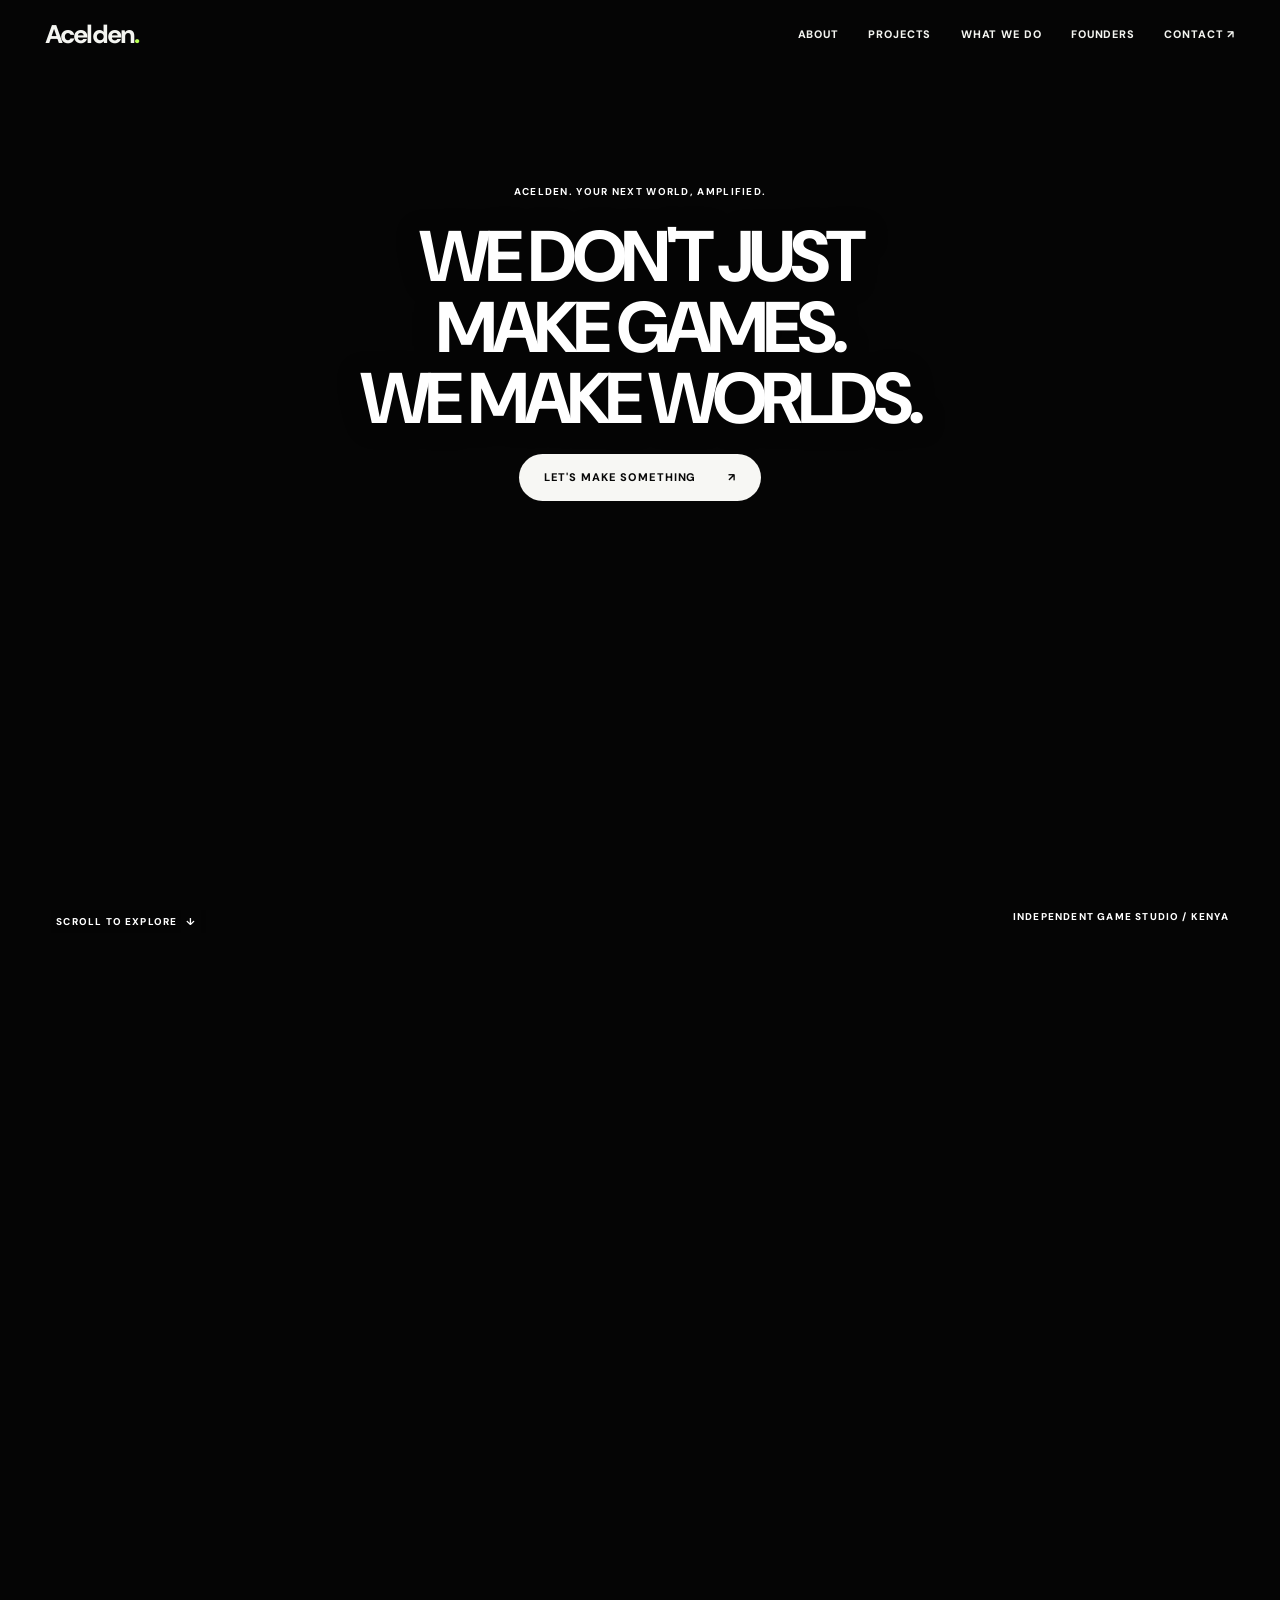
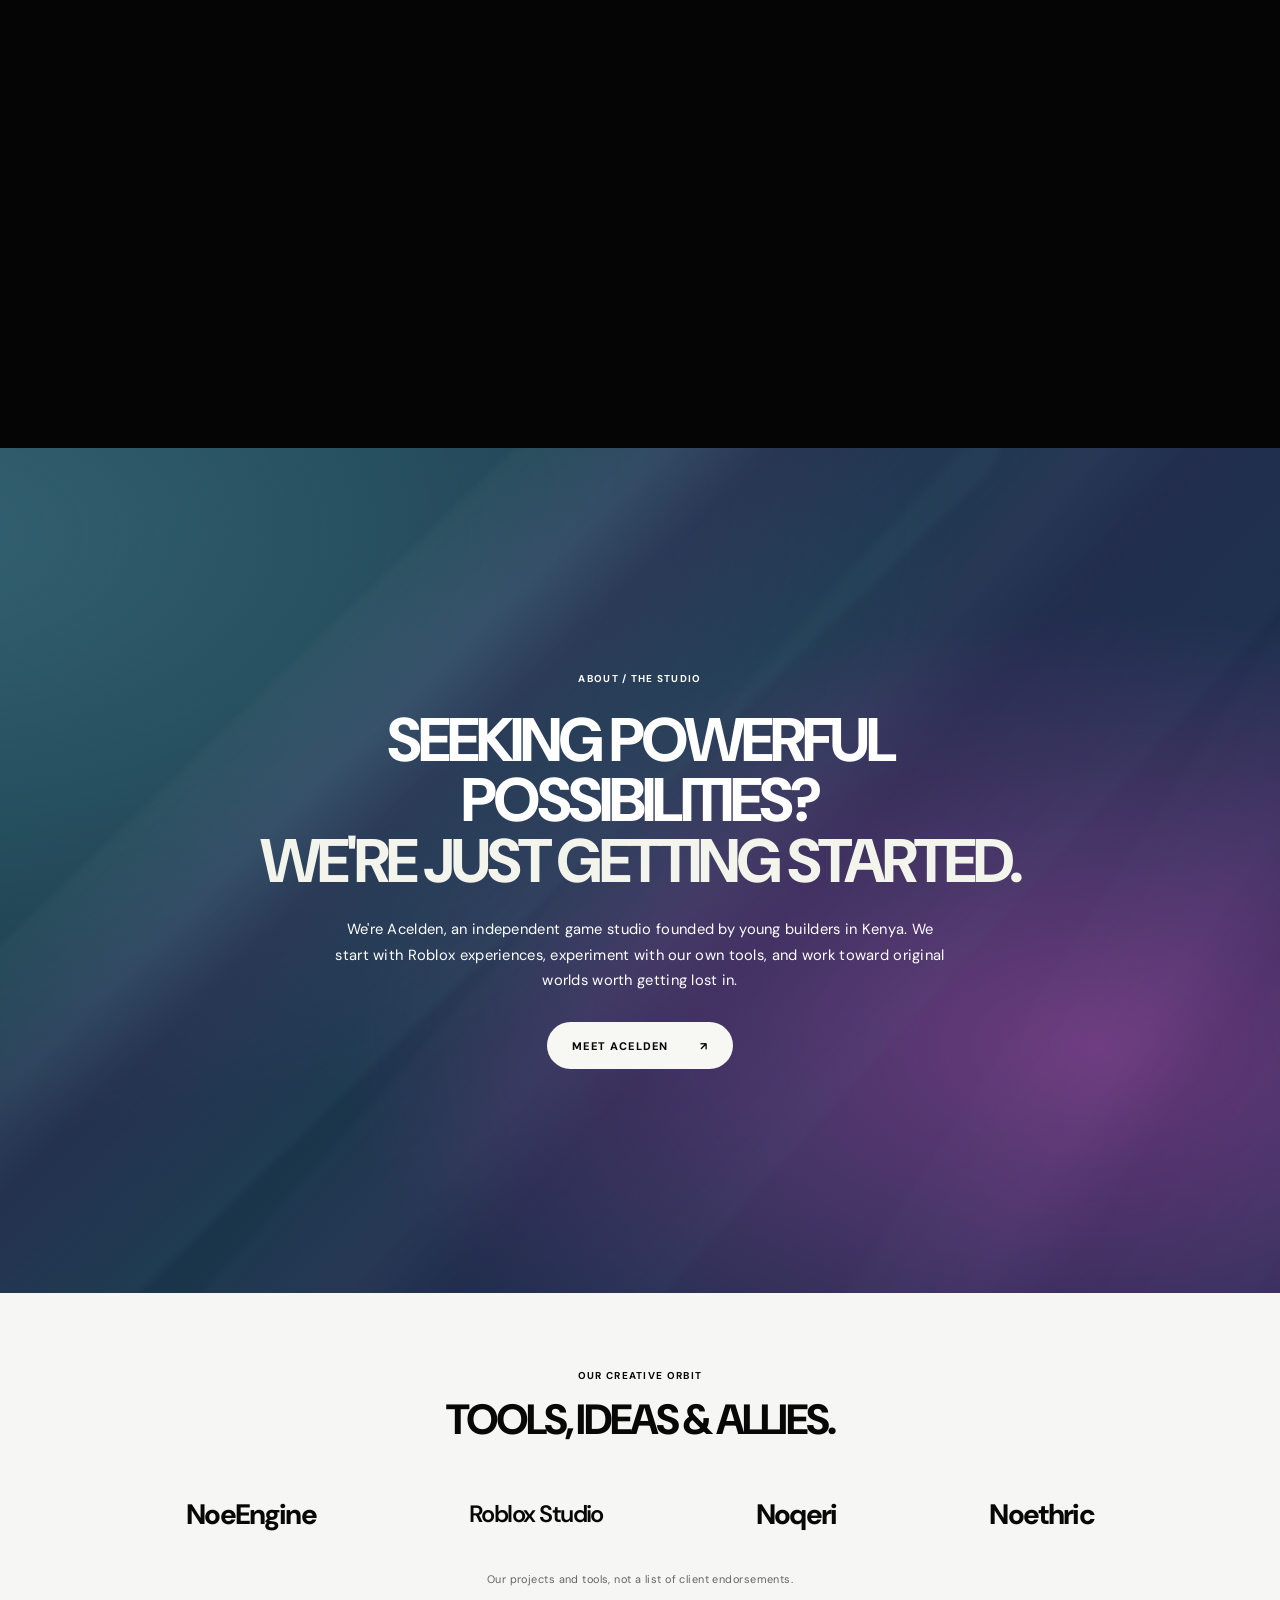
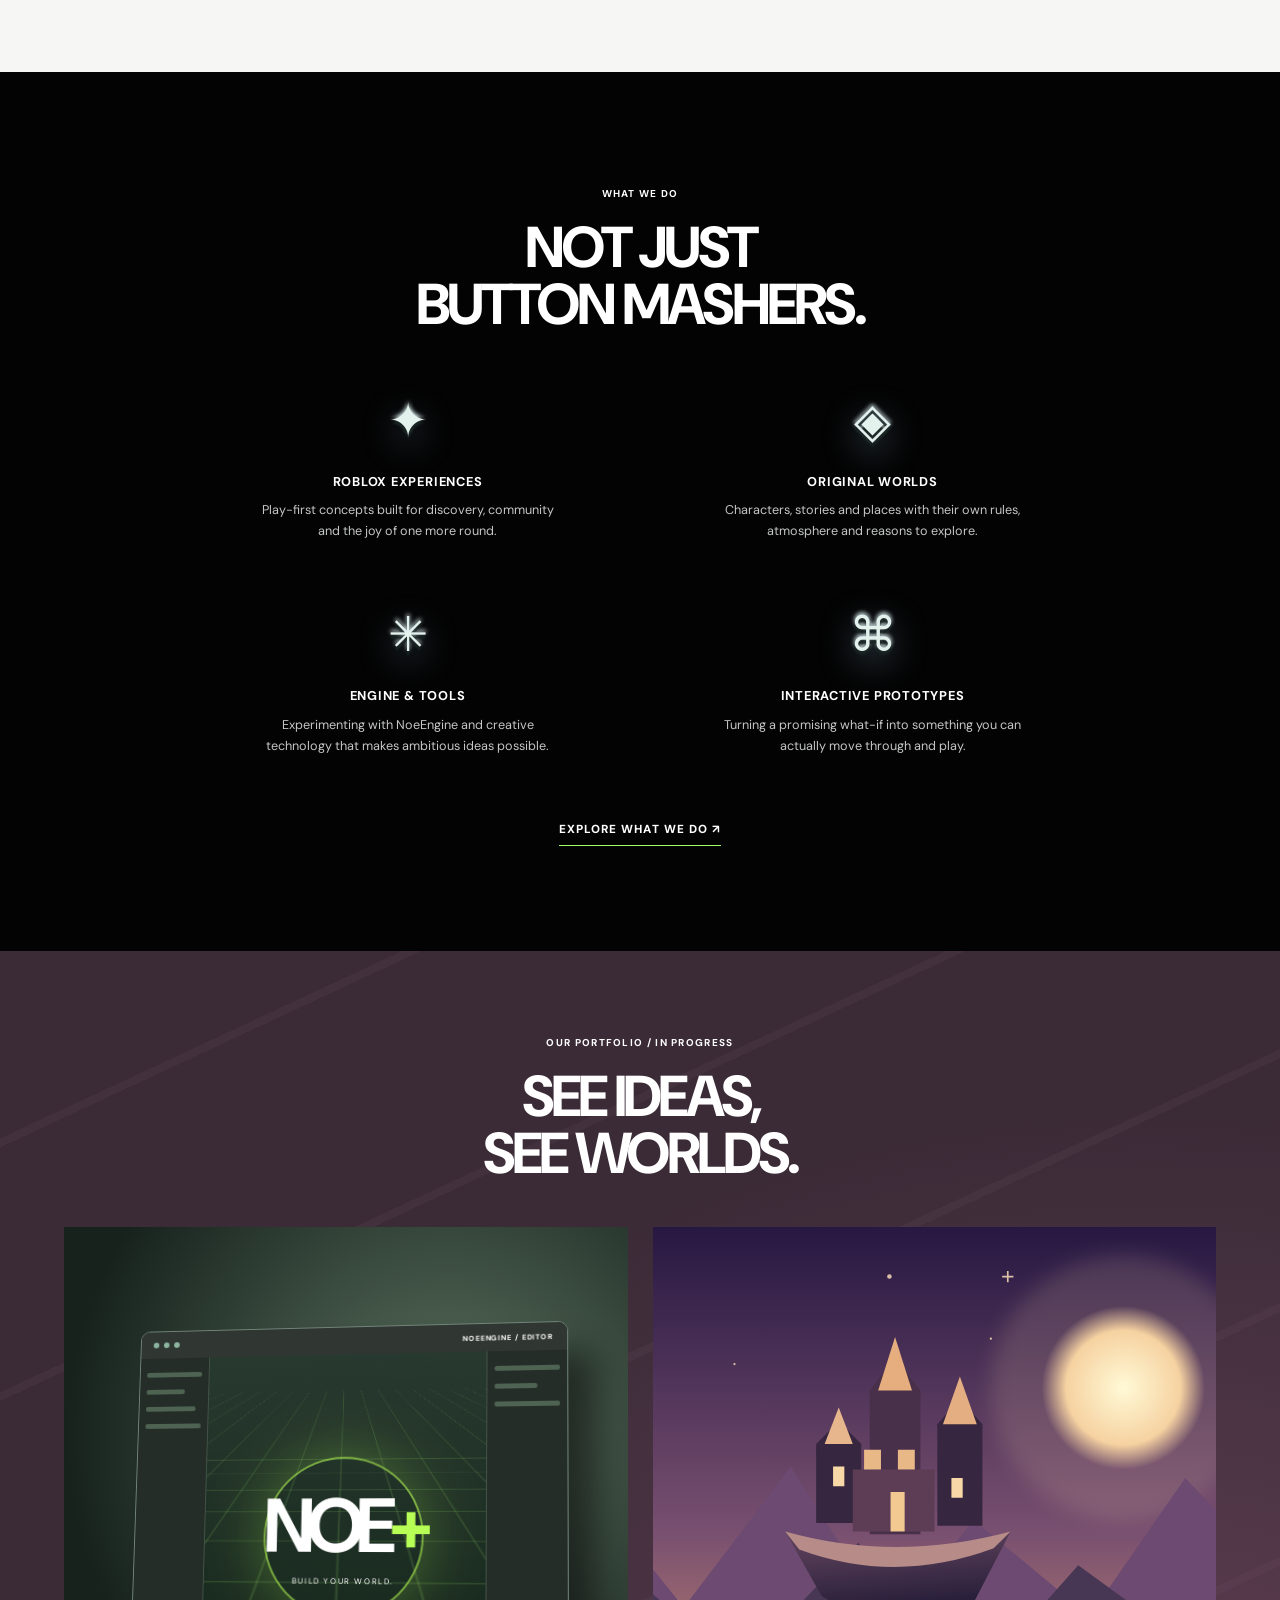
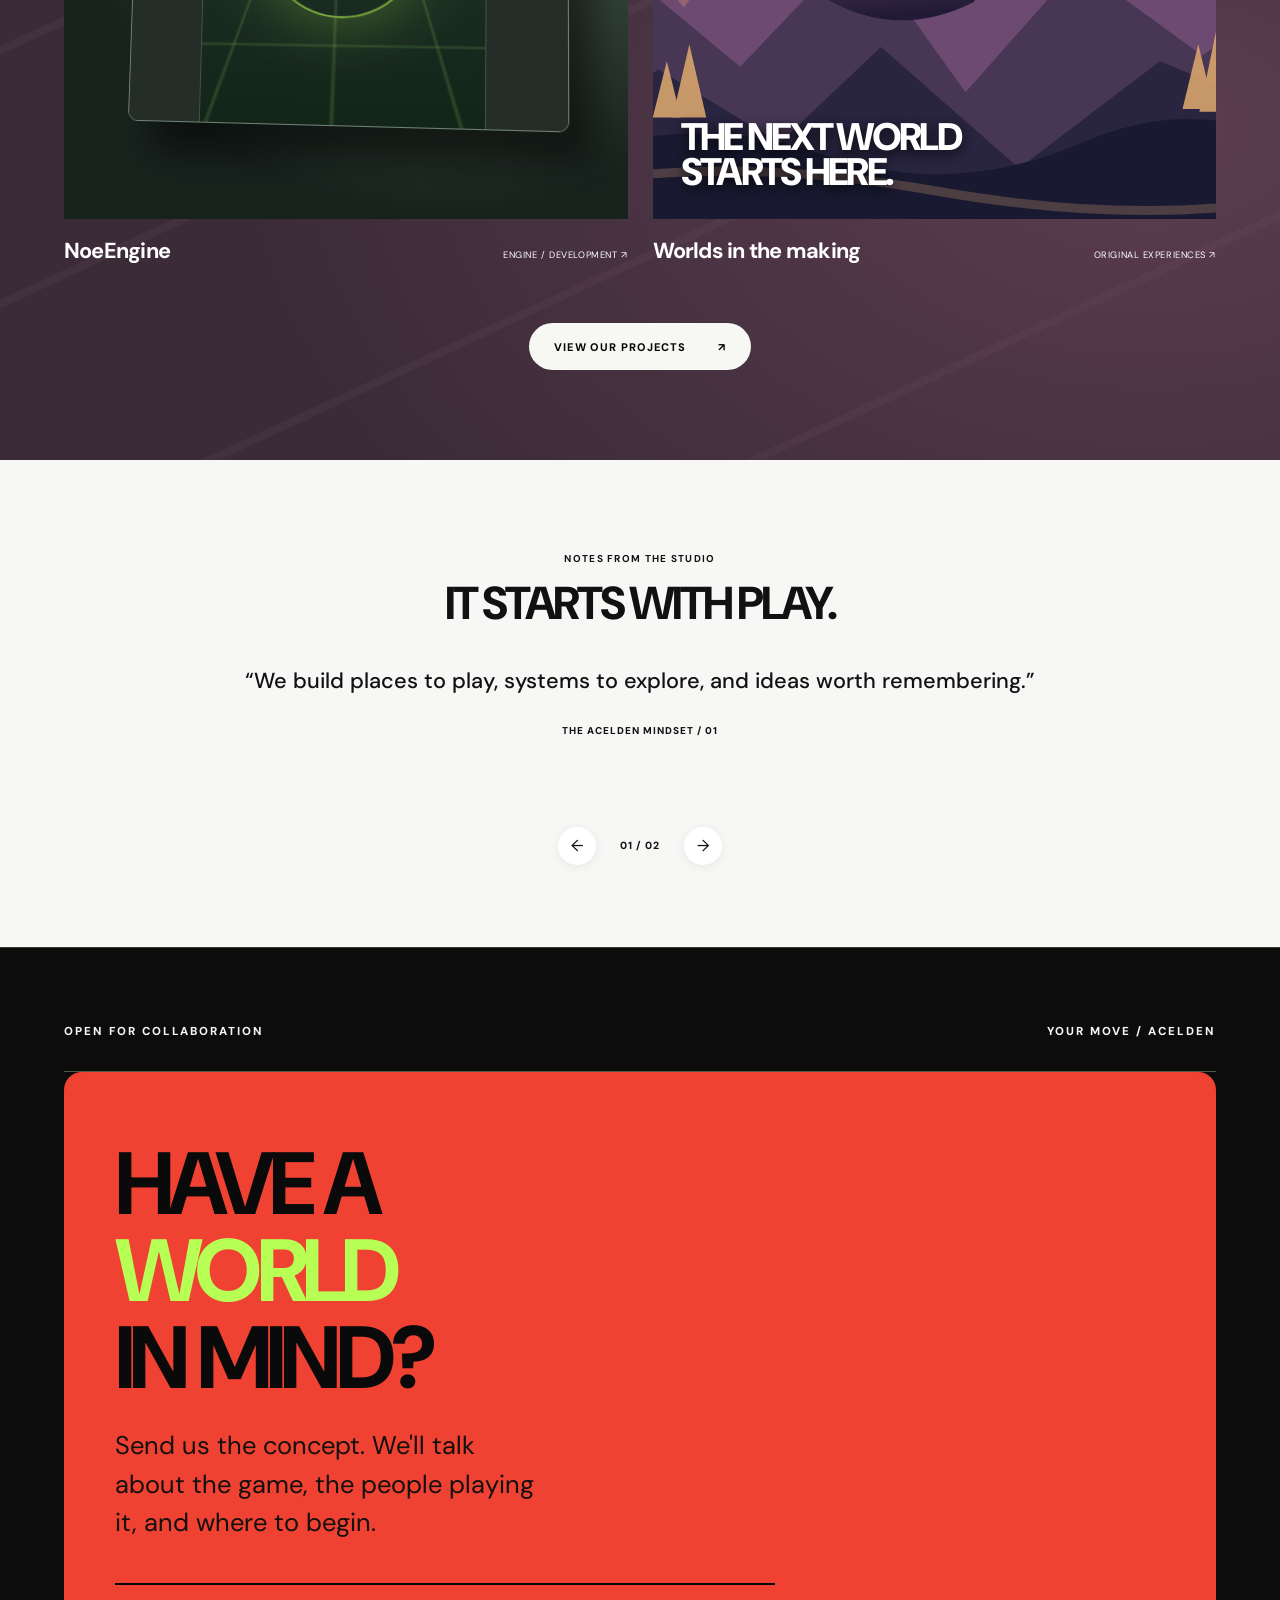
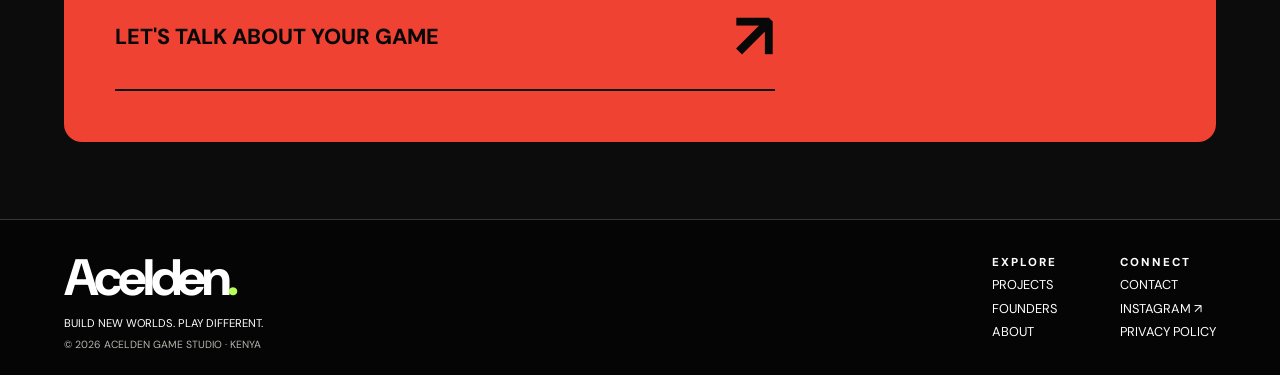
==== commit 3ae1dbff: "Remove landing-page arcade game and retain contact call to action" ====
--- a/index.html
+++ b/index.html
@@ -1,4 +1,4 @@
-<!doctype html><html lang="en"><head><meta charset="utf-8"><meta name="viewport" content="width=device-width,initial-scale=1"><meta name="theme-color" content="#090a09"><meta name="description" content="Acelden is an independent game development studio exploring Roblox games, future worlds and NoeEngine."><title>Game development studio | Acelden</title><link rel="stylesheet" href="assets/style.css"><link rel="stylesheet" href="assets/home.css"><script src="assets/main.js" defer></script><script src="assets/arcade.js" defer></script></head><body><a href="#main" class="skip">Skip to content</a><header class="nav"><a class="logo" href="#/">Acelden<b>.</b></a><button class="menu" aria-label="Toggle navigation" aria-expanded="false">MENU ☰</button><nav class="links"><a href="#/about">ABOUT</a><a href="#/projects">PROJECTS</a><a href="#/services">WHAT WE DO</a><a href="#/team">FOUNDERS</a><a href="#/contact">CONTACT ↗</a></nav></header>
+<!doctype html><html lang="en"><head><meta charset="utf-8"><meta name="viewport" content="width=device-width,initial-scale=1"><meta name="theme-color" content="#090a09"><meta name="description" content="Acelden is an independent game development studio exploring Roblox games, future worlds and NoeEngine."><title>Game development studio | Acelden</title><link rel="stylesheet" href="assets/style.css"><link rel="stylesheet" href="assets/home.css"><script src="assets/main.js" defer></script></head><body><a href="#main" class="skip">Skip to content</a><header class="nav"><a class="logo" href="#/">Acelden<b>.</b></a><button class="menu" aria-label="Toggle navigation" aria-expanded="false">MENU ☰</button><nav class="links"><a href="#/about">ABOUT</a><a href="#/projects">PROJECTS</a><a href="#/services">WHAT WE DO</a><a href="#/team">FOUNDERS</a><a href="#/contact">CONTACT ↗</a></nav></header>
 <main id="main" class="studio-home">
   <section class="sh-hero" aria-labelledby="sh-hero-title">
     <div class="sh-hero-sticky">
@@ -83,5 +83,5 @@
     </div>
     <div class="sh-quote-controls"><button type="button" data-sh-prev aria-label="Previous studio note">←</button><span data-sh-count>01 / 02</span><button type="button" data-sh-next aria-label="Next studio note">→</button></div>
   </section>
-  <section class="contact contact-home contact-finale" id="contact"><div class="finale-top"><span class="eyebrow">OPEN FOR COLLABORATION</span><span class="eyebrow">YOUR MOVE / ACELDEN</span></div><div class="finale-main"><div class="finale-copy"><h2>HAVE A<br><em>WORLD</em><br>IN MIND?</h2><p>Send us the concept. We'll talk about the game, the people playing it, and where to begin.</p><a class="finale-link" href="#/contact"><span>LET'S TALK ABOUT YOUR GAME</span><span class="finale-arrow">↗</span></a></div><div class="arcade-stage" id="arcade-stage" data-state="idle"><div class="arcade-machine"><div class="arcade-topline"><span>ACELDEN / MINI ARCADE</span></div><div class="arcade-screen"><canvas class="arcade-canvas" width="720" height="330" role="img" aria-label="Playable pixel runner. Jump over obstacles to score points."></canvas><div class="arcade-message" aria-live="polite">PRESS START TO PLAY</div></div><div class="arcade-bottomline"><span>JUMP: SPACE / ↑ / TAP</span><span class="arcade-score" aria-live="off">00000</span></div></div><button class="finale-emblem arcade-start" type="button" aria-label="Start arcade runner game"><span class="finale-plus">+</span><strong>PRESS START</strong><span class="arcade-button-dots">○　○</span><small>PLAYER 02 READY</small></button></div></div></section>
+  <section class="contact contact-home contact-finale" id="contact"><div class="finale-top"><span class="eyebrow">OPEN FOR COLLABORATION</span><span class="eyebrow">YOUR MOVE / ACELDEN</span></div><div class="finale-main" style="display:block"><div class="finale-copy" style="max-width:none;width:100%"><h2>HAVE A<br><em>WORLD</em><br>IN MIND?</h2><p>Send us the concept. We'll talk about the game, the people playing it, and where to begin.</p><a class="finale-link" href="#/contact"><span>LET'S TALK ABOUT YOUR GAME</span><span class="finale-arrow">↗</span></a></div></div></section>
 </main><footer class="footer studio-footer" id="studio-footer"><div><a href="#/" class="logo">Acelden<b>.</b></a><p>BUILD NEW WORLDS. PLAY DIFFERENT.</p><small>© <span data-year>2026</span> ACELDEN GAME STUDIO · KENYA</small></div><div class="footer-links"><div><span class="eyebrow">EXPLORE</span><a href="#/projects">PROJECTS</a><a href="#/team">FOUNDERS</a><a href="#/about">ABOUT</a></div><div><span class="eyebrow">CONNECT</span><a href="#/contact">CONTACT</a><a href="https://www.instagram.com/n4sy.r/" target="_blank" rel="noopener noreferrer">INSTAGRAM ↗</a><a href="#/privacy">PRIVACY POLICY</a></div></div></footer></body></html>
--- a/assets/home.css
+++ b/assets/home.css
@@ -11,8 +11,8 @@
 body:has(.studio-home) .nav .logo{font-size:clamp(1.2rem,2vw,1.7rem);letter-spacing:-.07em}
 body:has(.studio-home) .nav .links{font-size:.68rem;gap:clamp(1rem,2.3vw,2.5rem)}
 body:has(.studio-home) .studio-footer{background:#050505;color:white;border-top:1px solid #383838}
-.studio-home .sh-reveal{opacity:0;transform:translateY(54px);transition:opacity .9s ease,transform .9s cubic-bezier(.18,.82,.24,1)}
-.studio-home .sh-reveal.sh-in{opacity:1;transform:translateY(0)}
+.studio-home.sh-animated .sh-reveal{opacity:0;transform:translateY(54px);transition:opacity .9s ease,transform .9s cubic-bezier(.18,.82,.24,1)}
+.studio-home.sh-animated .sh-reveal.sh-in{opacity:1;transform:translateY(0)}
 /* Multi-screen pinned hero */
 .studio-home .sh-hero{height:220svh;position:relative;background:#050505}
 .studio-home .sh-hero-sticky{position:sticky;top:0;isolation:isolate;height:100svh;min-height:600px;overflow:hidden}
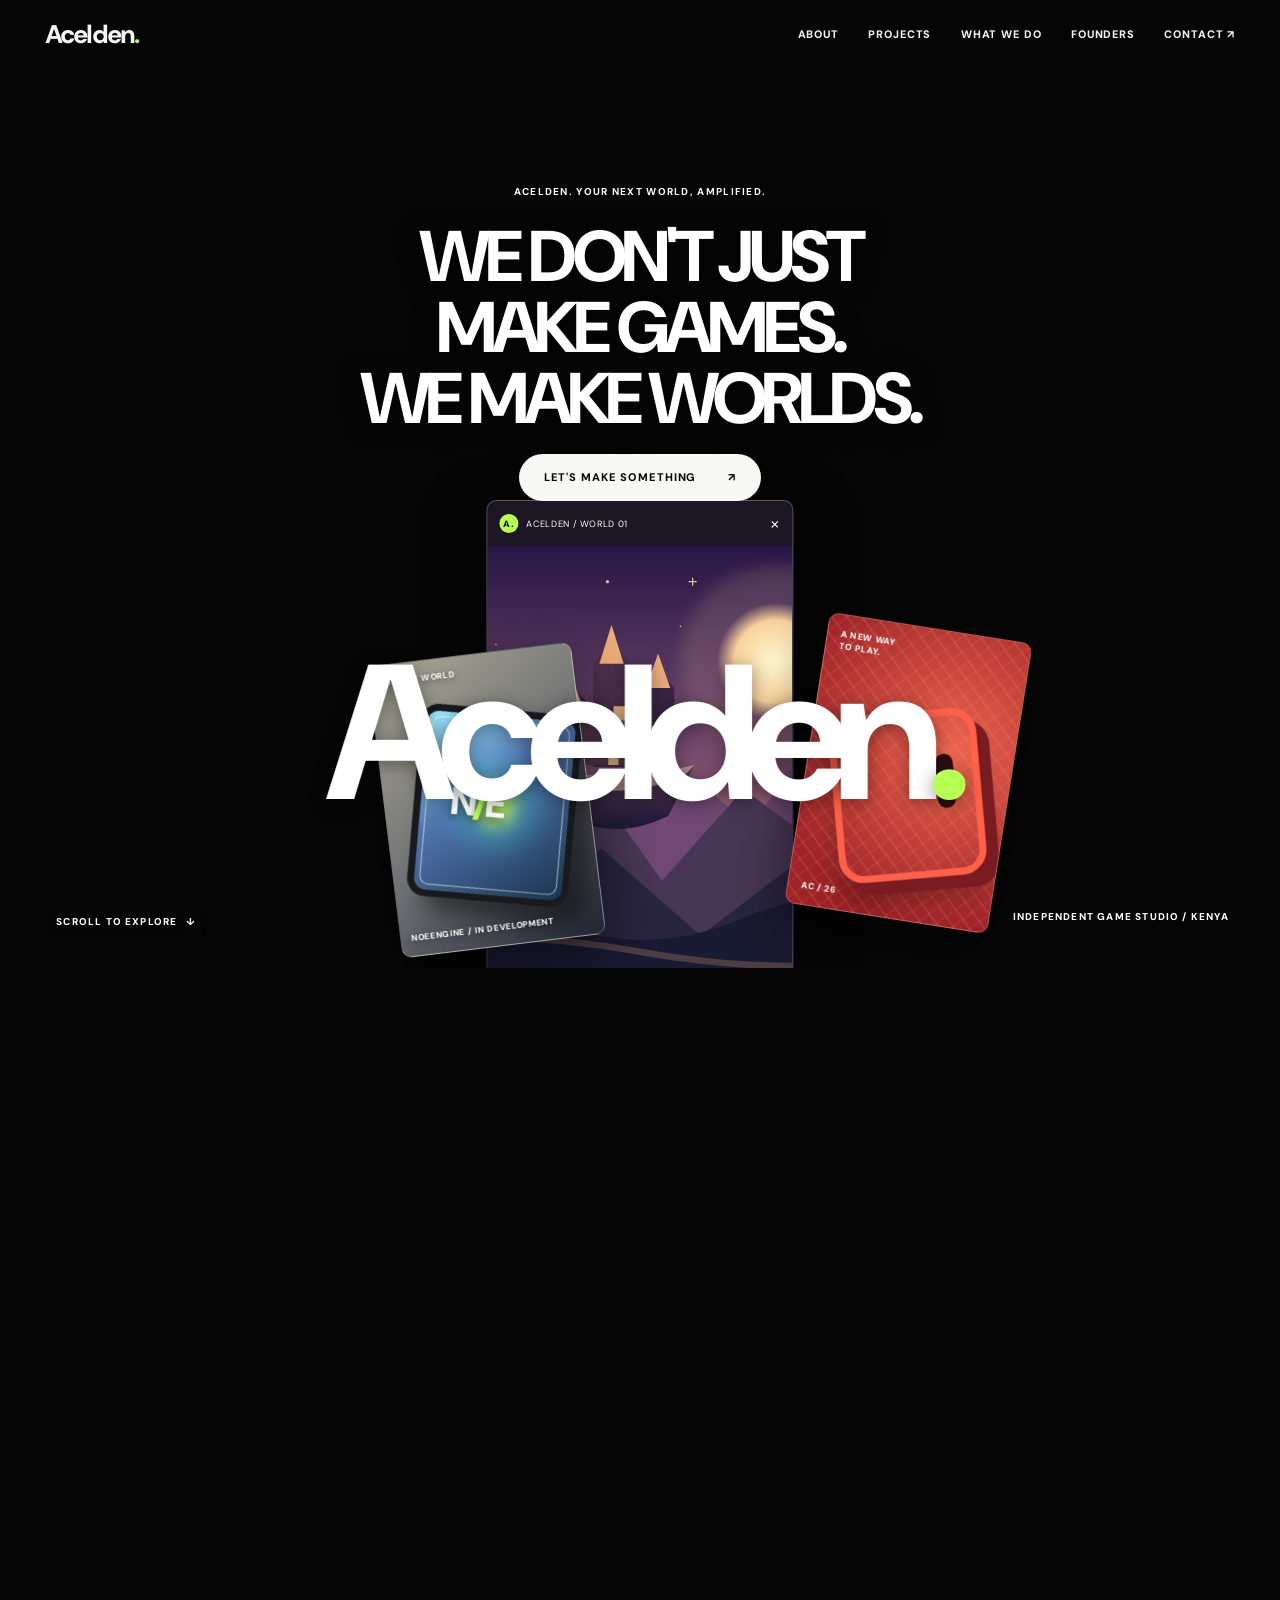
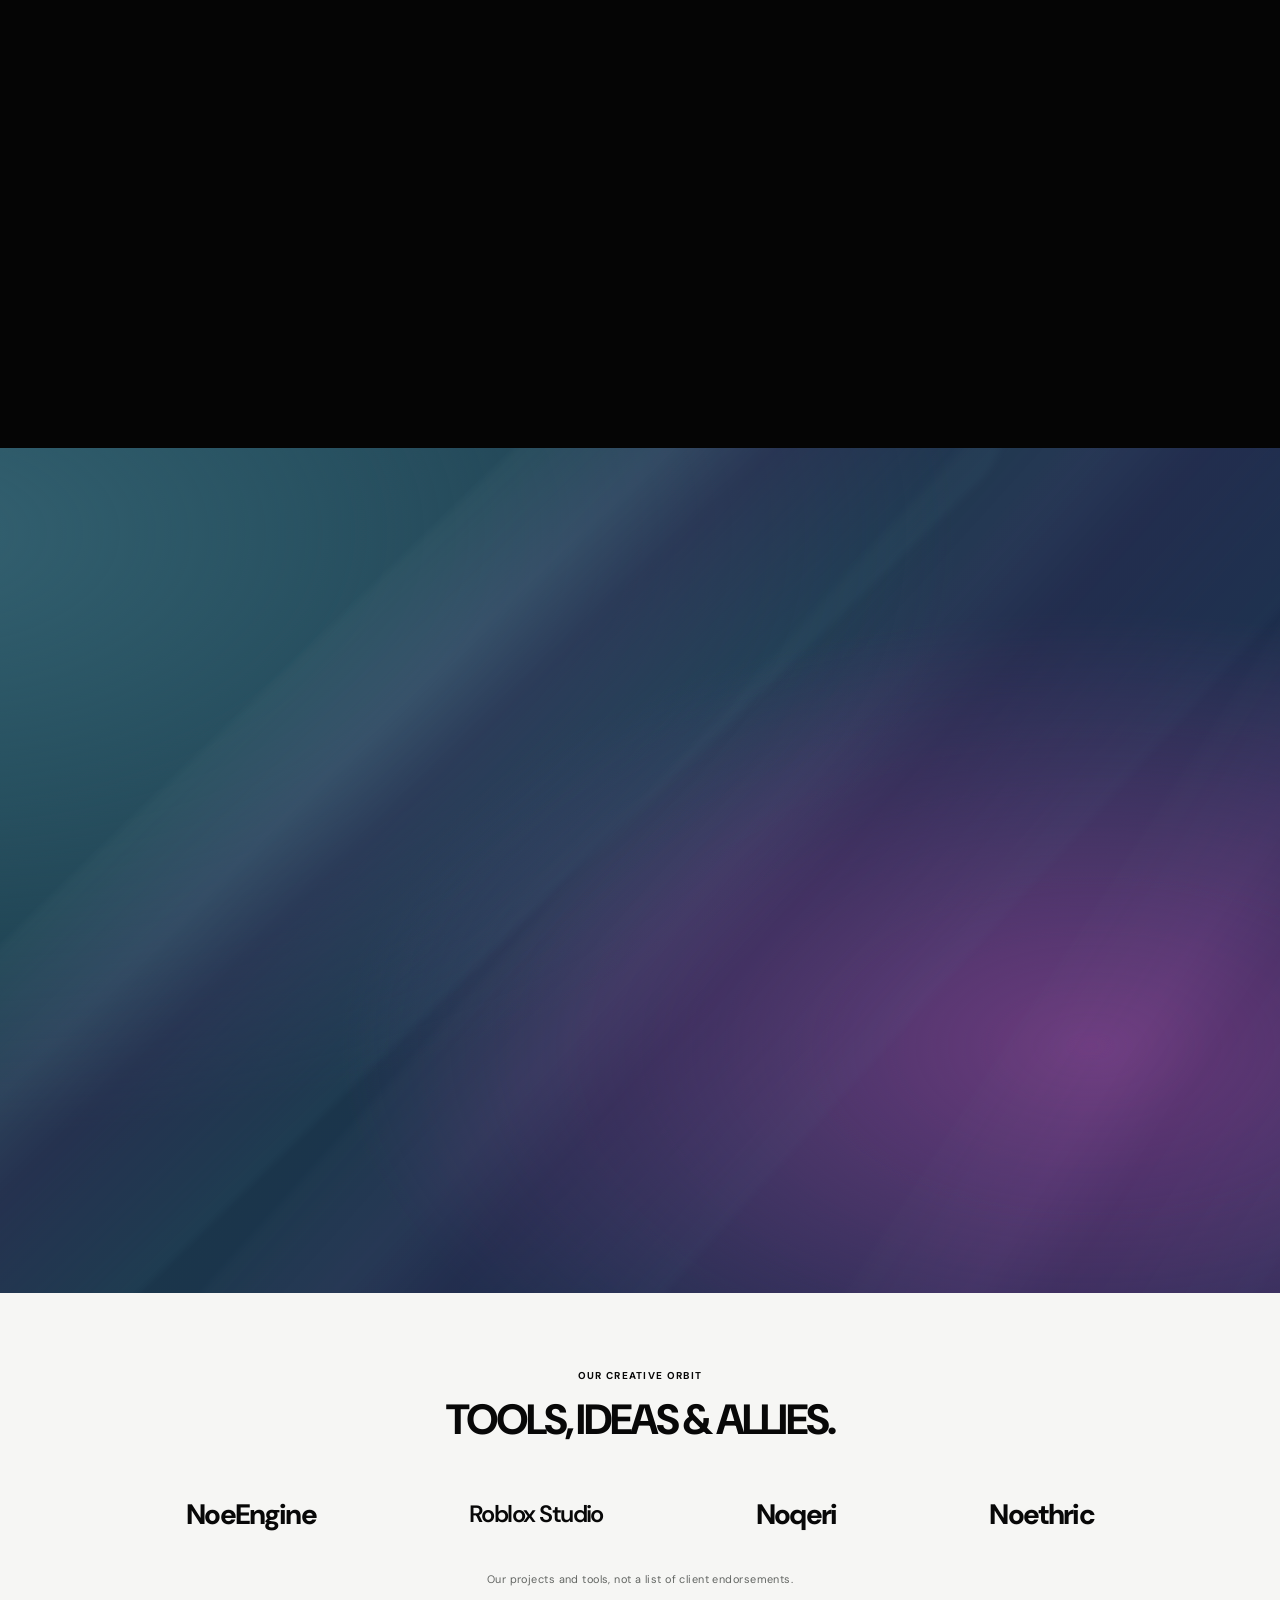
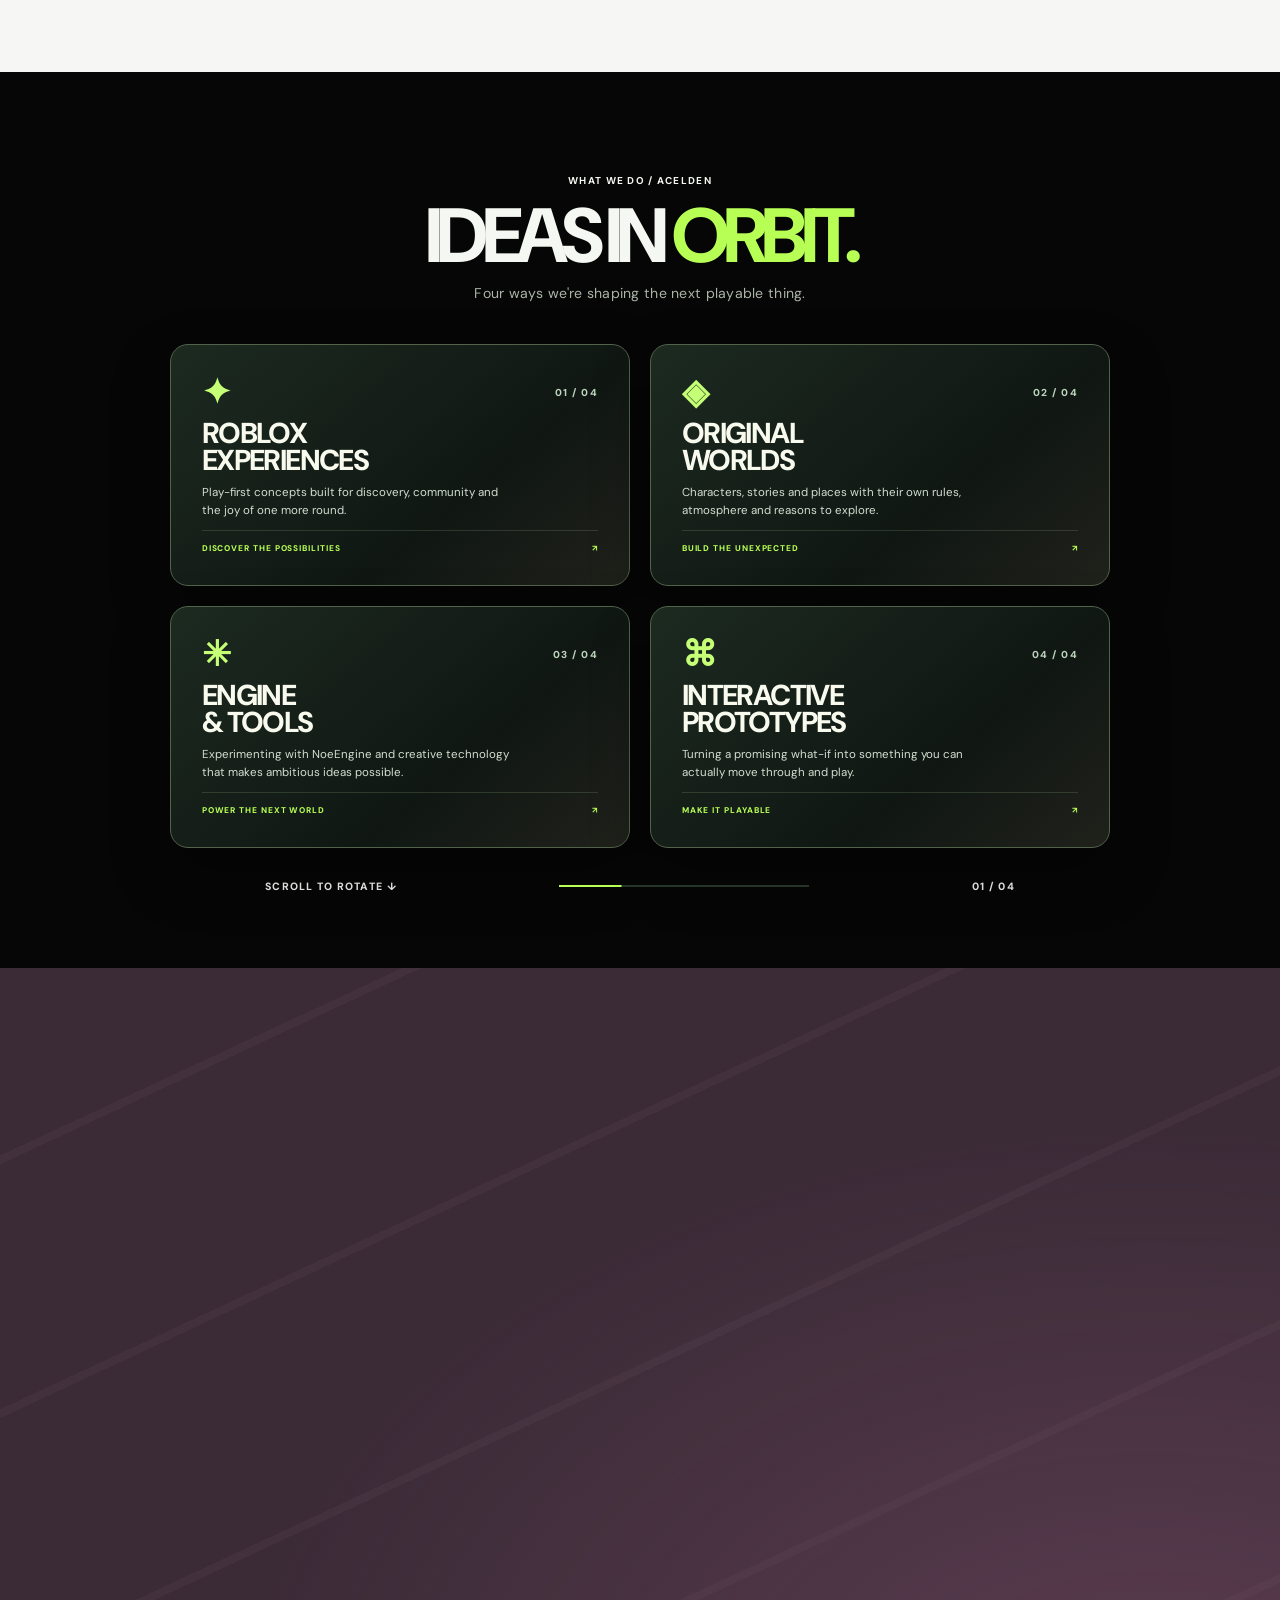
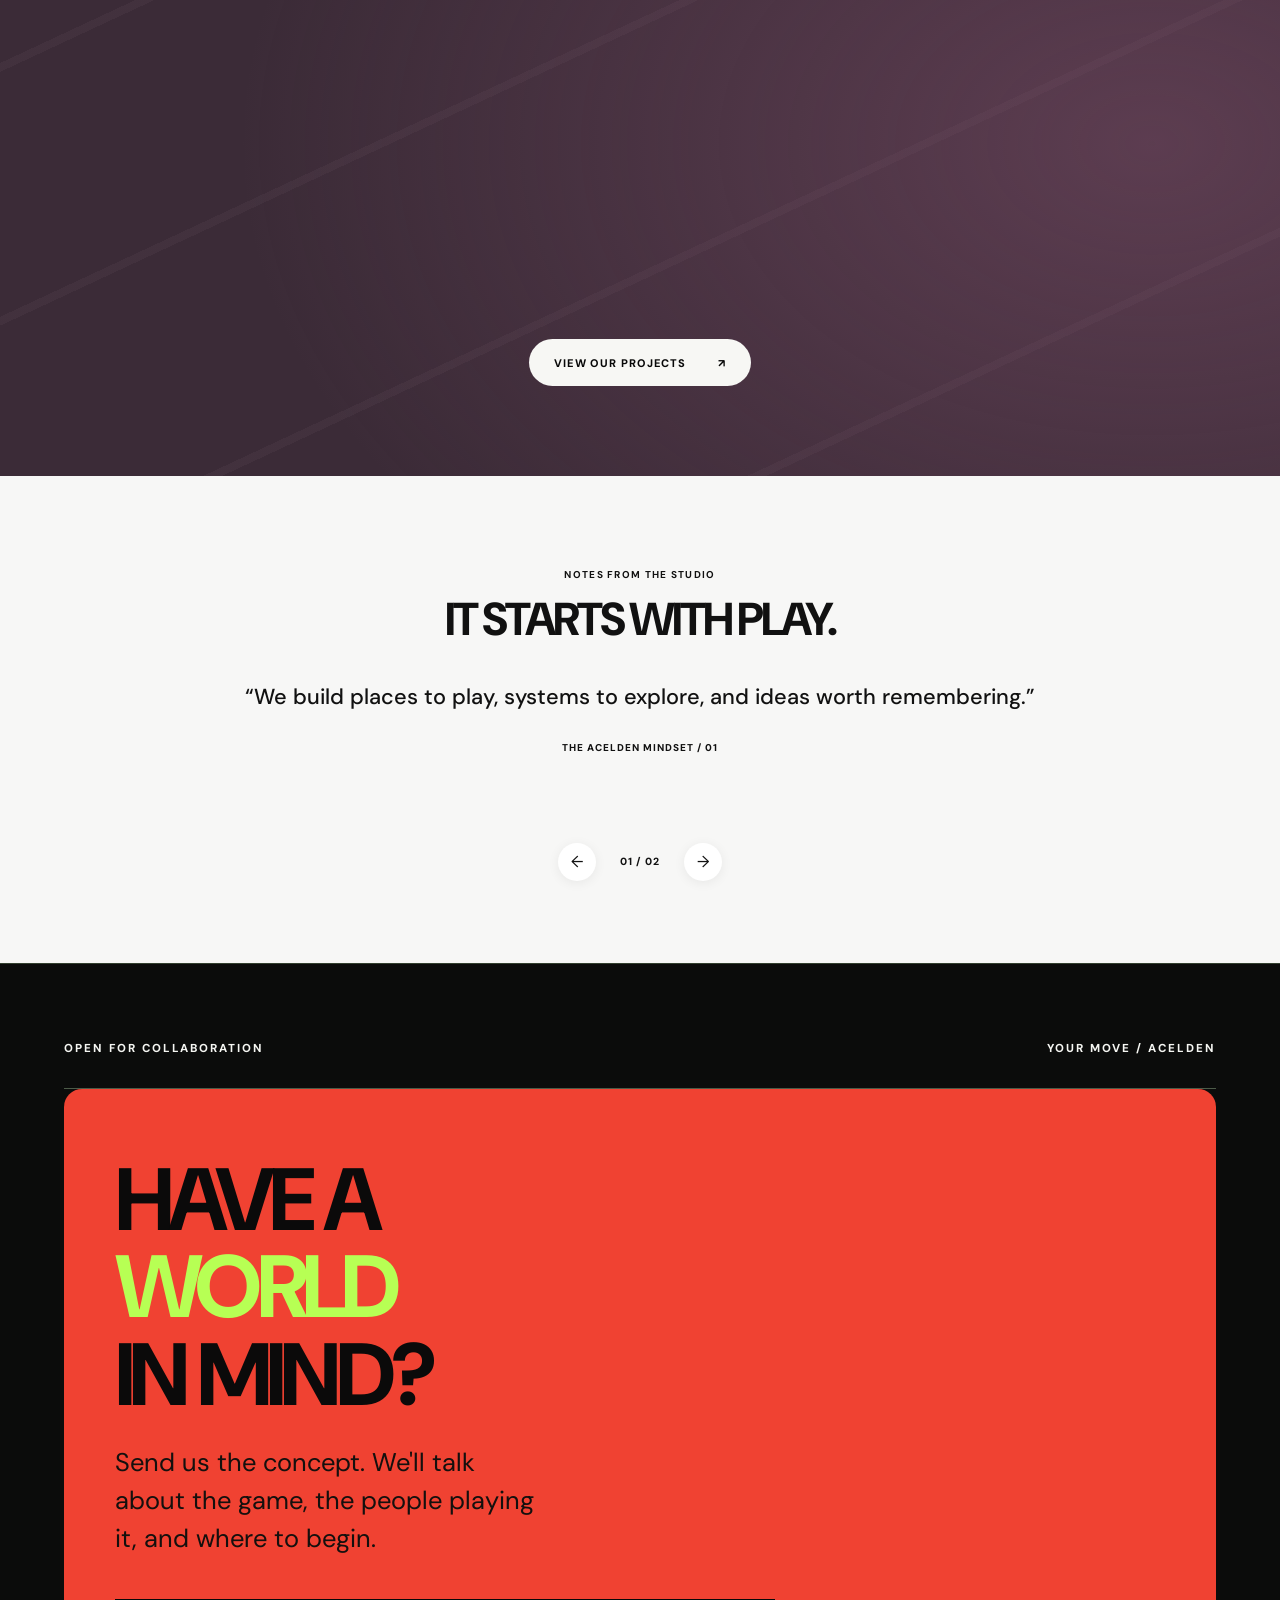
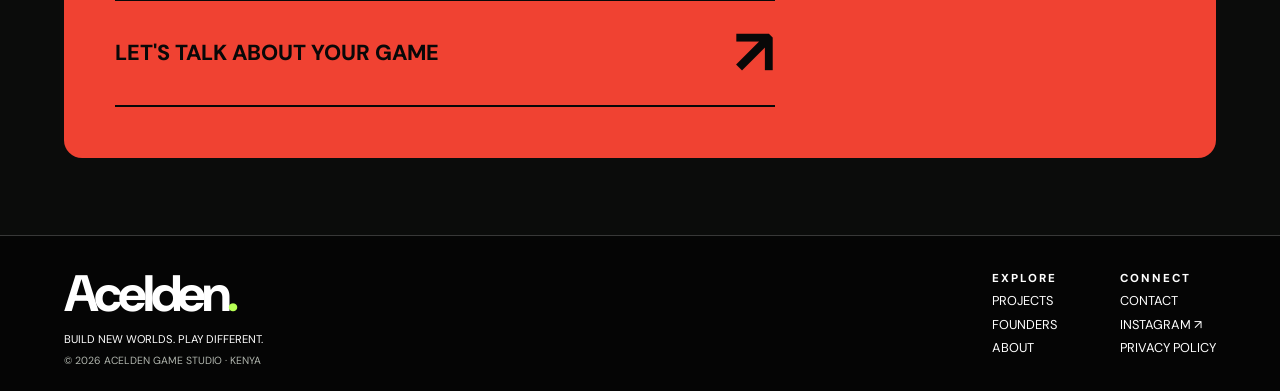
==== commit a0439514: "feat(home): add pinned scroll-driven 3D services orbit with four cards" ====
--- a/index.html
+++ b/index.html
@@ -1,4 +1,4 @@
-<!doctype html><html lang="en"><head><meta charset="utf-8"><meta name="viewport" content="width=device-width,initial-scale=1"><meta name="theme-color" content="#090a09"><meta name="description" content="Acelden is an independent game development studio exploring Roblox games, future worlds and NoeEngine."><title>Game development studio | Acelden</title><link rel="stylesheet" href="assets/style.css"><link rel="stylesheet" href="assets/home.css"><script src="assets/main.js" defer></script></head><body><a href="#main" class="skip">Skip to content</a><header class="nav"><a class="logo" href="#/">Acelden<b>.</b></a><button class="menu" aria-label="Toggle navigation" aria-expanded="false">MENU ☰</button><nav class="links"><a href="#/about">ABOUT</a><a href="#/projects">PROJECTS</a><a href="#/services">WHAT WE DO</a><a href="#/team">FOUNDERS</a><a href="#/contact">CONTACT ↗</a></nav></header>
+<!doctype html><html lang="en"><head><meta charset="utf-8"><meta name="viewport" content="width=device-width,initial-scale=1"><meta name="theme-color" content="#090a09"><meta name="description" content="Acelden is an independent game development studio exploring Roblox games, future worlds and NoeEngine."><title>Game development studio | Acelden</title><link rel="stylesheet" href="assets/style.css"><link rel="stylesheet" href="assets/home.css"><link rel="stylesheet" href="assets/orbit.css"><script src="assets/main.js" defer></script></head><body><a href="#main" class="skip">Skip to content</a><header class="nav"><a class="logo" href="#/">Acelden<b>.</b></a><button class="menu" aria-label="Toggle navigation" aria-expanded="false">MENU ☰</button><nav class="links"><a href="#/about">ABOUT</a><a href="#/projects">PROJECTS</a><a href="#/services">WHAT WE DO</a><a href="#/team">FOUNDERS</a><a href="#/contact">CONTACT ↗</a></nav></header>
 <main id="main" class="studio-home">
   <section class="sh-hero" aria-labelledby="sh-hero-title">
     <div class="sh-hero-sticky">
@@ -44,15 +44,49 @@
     <p class="sh-orbit-note">Our projects and tools, not a list of client endorsements.</p>
   </section>
 
-  <section class="sh-services" aria-labelledby="sh-services-title">
-    <div class="sh-section-heading sh-reveal"><span class="sh-kicker">WHAT WE DO</span><h2 id="sh-services-title">NOT JUST<br>BUTTON MASHERS.</h2></div>
-    <div class="sh-service-list">
-      <article class="sh-service sh-reveal"><span class="sh-service-icon" aria-hidden="true">✦</span><h3>ROBLOX EXPERIENCES</h3><p>Play-first concepts built for discovery, community and the joy of one more round.</p></article>
-      <article class="sh-service sh-reveal"><span class="sh-service-icon" aria-hidden="true">◈</span><h3>ORIGINAL WORLDS</h3><p>Characters, stories and places with their own rules, atmosphere and reasons to explore.</p></article>
-      <article class="sh-service sh-reveal"><span class="sh-service-icon" aria-hidden="true">✳</span><h3>ENGINE &amp; TOOLS</h3><p>Experimenting with NoeEngine and creative technology that makes ambitious ideas possible.</p></article>
-      <article class="sh-service sh-reveal"><span class="sh-service-icon" aria-hidden="true">⌘</span><h3>INTERACTIVE PROTOTYPES</h3><p>Turning a promising what-if into something you can actually move through and play.</p></article>
+  <section class="sh-services sh-service-sequence" id="home-services" aria-labelledby="sh-services-title">
+    <div class="sh-orbit-pin">
+      <div class="sh-orbit-header">
+        <span class="sh-kicker">WHAT WE DO / ACELDEN</span>
+        <h2 id="sh-services-title">IDEAS IN <em>ORBIT.</em></h2>
+        <p>Four ways we're shaping the next playable thing.</p>
+      </div>
+      <div class="sh-ring-stage" aria-label="A circular carousel of Acelden's creative services">
+        <div class="sh-ring-track" aria-hidden="true"><i></i><i></i><i></i><i></i></div>
+        <div class="sh-ring-hub" aria-hidden="true"><span>A<span class="sh-lime">.</span></span><small>CREATE / PLAY</small></div>
+        <div class="sh-orbit-cards">
+          <button class="sh-orbit-card" type="button" data-orbit-card="0" aria-label="Show Roblox experiences">
+            <span class="sh-orbit-card-top"><span>✦</span><span>01 / 04</span></span>
+            <strong>ROBLOX<br>EXPERIENCES</strong>
+            <span class="sh-orbit-card-description">Play-first concepts built for discovery, community and the joy of one more round.</span>
+            <span class="sh-orbit-card-foot">DISCOVER THE POSSIBILITIES <span aria-hidden="true">↗</span></span>
+          </button>
+          <button class="sh-orbit-card" type="button" data-orbit-card="1" aria-label="Show original worlds">
+            <span class="sh-orbit-card-top"><span>◈</span><span>02 / 04</span></span>
+            <strong>ORIGINAL<br>WORLDS</strong>
+            <span class="sh-orbit-card-description">Characters, stories and places with their own rules, atmosphere and reasons to explore.</span>
+            <span class="sh-orbit-card-foot">BUILD THE UNEXPECTED <span aria-hidden="true">↗</span></span>
+          </button>
+          <button class="sh-orbit-card" type="button" data-orbit-card="2" aria-label="Show engine and tools">
+            <span class="sh-orbit-card-top"><span>✳</span><span>03 / 04</span></span>
+            <strong>ENGINE<br>&amp; TOOLS</strong>
+            <span class="sh-orbit-card-description">Experimenting with NoeEngine and creative technology that makes ambitious ideas possible.</span>
+            <span class="sh-orbit-card-foot">POWER THE NEXT WORLD <span aria-hidden="true">↗</span></span>
+          </button>
+          <button class="sh-orbit-card" type="button" data-orbit-card="3" aria-label="Show interactive prototypes">
+            <span class="sh-orbit-card-top"><span>⌘</span><span>04 / 04</span></span>
+            <strong>INTERACTIVE<br>PROTOTYPES</strong>
+            <span class="sh-orbit-card-description">Turning a promising what-if into something you can actually move through and play.</span>
+            <span class="sh-orbit-card-foot">MAKE IT PLAYABLE <span aria-hidden="true">↗</span></span>
+          </button>
+        </div>
+      </div>
+      <div class="sh-orbit-bottom">
+        <span class="sh-orbit-hint">SCROLL TO ROTATE <span aria-hidden="true">↓</span></span>
+        <div class="sh-orbit-progress" role="progressbar" aria-label="Services explored" aria-valuemin="1" aria-valuemax="4" aria-valuenow="1"><span></span></div>
+        <span class="sh-orbit-count" aria-live="off">01 / 04</span>
+      </div>
     </div>
-    <a class="sh-text-link" href="#/services">EXPLORE WHAT WE DO <span aria-hidden="true">↗</span></a>
   </section>
 
   <section class="sh-portfolio" aria-labelledby="sh-portfolio-title">
--- a/assets/home.css
+++ b/assets/home.css
@@ -42,7 +42,9 @@
 .studio-home .sh-grid-label,.studio-home .sh-grid-mark{position:absolute;z-index:2;left:13px;font-size:.55rem;letter-spacing:.07em;font-weight:800}.studio-home .sh-grid-label{top:13px}.studio-home .sh-grid-mark{bottom:13px}
 .studio-home .sh-red-device{position:absolute;left:15%;top:29%;width:73%;height:57%;border:7px solid #ff614b;border-radius:25px;transform:rotate(-14deg);box-shadow:12px 13px 0 #7a1b22,0 22px 25px #14050855}
 .studio-home .sh-red-device i{position:absolute;top:25%;right:14%;display:block;width:18px;height:54px;border-radius:20px;background:#330b13;box-shadow:inset 2px 1px 4px #0009}
-.studio-home .sh-giant-mark{position:absolute;z-index:4;left:50%;top:73%;width:max-content;max-width:none;white-space:nowrap;font-weight:800;line-height:1;font-size:clamp(7.3rem,19vw,25rem);letter-spacing:-.09em;pointer-events:none;transform:translate3d(calc(-50% + (1 - var(--sh-word,1))*52vw),calc((1 - var(--sh-word,1))*38vh),0);opacity:var(--sh-word,1);text-shadow:0 3px 18px #0006}
+/* Wordmark stays fully visible on desktop before scrolling, then rises
+   vertically and fades. Keep its X position fixed at the viewport center. */
+.studio-home .sh-giant-mark{position:absolute;z-index:4;left:50%;top:74%;width:max-content;max-width:94vw;white-space:nowrap;font-weight:800;line-height:1;font-size:clamp(4.2rem,15vw,16rem);letter-spacing:-.09em;pointer-events:none;transform:translate3d(-50%,calc(-50% - var(--sh-word-rise,0px)),0);opacity:var(--sh-word-opacity,1);text-shadow:0 3px 18px #0006;will-change:transform,opacity}
 .studio-home .sh-giant-mark span{color:#b7ff54}
 .studio-home .sh-hero-bottom{position:absolute;z-index:5;left:4%;right:4%;bottom:2.2rem;display:flex;justify-content:space-between;font-size:.62rem;font-weight:800;letter-spacing:.12em;pointer-events:none}
 .studio-home .sh-hero-bottom span:first-child{background:#050505d1;padding:5px}
@@ -131,7 +133,7 @@
  .studio-home .sh-story-main{top:45%;left:51%;width:58vw;height:58svh;max-height:490px;min-height:275px}
  .studio-home .sh-story-left{top:67%;left:8%;width:32vw;height:36svh;min-height:160px}
  .studio-home .sh-story-right{top:61%;left:70%;width:33vw;height:35svh;min-height:160px}
- .studio-home .sh-giant-mark{top:78%;font-size:clamp(5rem,20.5vw,10rem)}
+ .studio-home .sh-giant-mark{top:75%;font-size:clamp(4.4rem,18vw,8rem)}
  .studio-home .sh-hero-bottom{left:5%;right:5%;bottom:20px;font-size:.52rem}
  .studio-home .sh-hero-bottom span:last-child{max-width:130px;text-align:right;line-height:1.4}
  .studio-home .sh-story-top,.studio-home .sh-story-bottom{font-size:.43rem;padding:6px 7px}
@@ -158,7 +160,7 @@
  .studio-home .contact-finale{padding:70px 5% 80px}
  .studio-home .contact-finale .finale-copy h2{font-size:clamp(3rem,11vw,5rem)}
 }
-@media(max-width:390px){.studio-home .sh-hero-copy{top:13%}.studio-home .sh-story-main{top:46%;height:51svh}.studio-home .sh-giant-mark{top:79%}.studio-home .sh-hero-bottom span:last-child{font-size:.45rem}}
+@media(max-width:390px){.studio-home .sh-hero-copy{top:13%}.studio-home .sh-story-main{top:46%;height:51svh}.studio-home .sh-giant-mark{top:76%}.studio-home .sh-hero-bottom span:last-child{font-size:.45rem}}
 @media(prefers-reduced-motion:reduce){
  .studio-home .sh-hero{height:100svh;min-height:650px}
  .studio-home .sh-hero-sticky{position:relative}
--- a/assets/orbit.css
+++ b/assets/orbit.css
@@ -0,0 +1,79 @@
+/* Acelden / scroll-pinned circular service carousel. Homepage only.
+   Progressive enhancement: plain grid until home.js enables the scroll orbit. */
+.studio-home .sh-service-sequence{background:#050605;padding:0 5%;color:#f5f7f2;text-align:center}
+.studio-home .sh-orbit-pin{max-width:1500px;margin:0 auto;position:relative;padding:clamp(65px,8vw,110px) 0 75px}
+.studio-home .sh-orbit-header{position:relative;z-index:6}
+.studio-home .sh-orbit-header h2{font-size:clamp(3rem,6vw,7.5rem);letter-spacing:-.09em;line-height:.92;margin:12px 0 11px}
+.studio-home .sh-orbit-header h2 em{font-style:normal;color:#b7ff54}
+.studio-home .sh-orbit-header p{margin:0;color:#acb4a8;font-size:clamp(.82rem,1.1vw,1rem);letter-spacing:.02em}
+.studio-home .sh-ring-stage{position:relative;min-height:440px;margin:10px 0 12px;isolation:isolate}
+.studio-home .sh-ring-track,.studio-home .sh-ring-hub{display:none}
+.studio-home .sh-orbit-cards{display:grid;grid-template-columns:repeat(2,minmax(0,1fr));gap:20px;max-width:940px;margin:40px auto 0}
+.studio-home .sh-orbit-card{appearance:none;display:flex;flex-direction:column;align-items:flex-start;gap:10px;min-height:220px;padding:clamp(20px,2.4vw,33px);border:1px solid #53634b;border-radius:18px;text-align:left;cursor:pointer;color:#f8faee;background:linear-gradient(140deg,#1c2a20,#101713 64%,#20211b);box-shadow:0 25px 60px #0005;user-select:none;touch-action:manipulation}
+.studio-home .sh-orbit-card:focus-visible{outline:3px solid #b7ff54;outline-offset:6px}
+.studio-home .sh-orbit-card:hover{border-color:#b7ff54}
+.studio-home .sh-orbit-card-top{display:flex;justify-content:space-between;align-items:center;width:100%;font:800 .63rem 'DM Sans',sans-serif;letter-spacing:.15em;color:#bdd5bd}
+.studio-home .sh-orbit-card-top>span:first-child{font-size:clamp(1.8rem,2.7vw,3.5rem);color:#c5ff75;line-height:1}
+.studio-home .sh-orbit-card strong{font-size:clamp(1.3rem,2.25vw,2.4rem);line-height:.94;letter-spacing:-.055em;font-weight:800}
+.studio-home .sh-orbit-card-description{display:block;font-size:clamp(.72rem,.88vw,.88rem);line-height:1.55;color:#d4ddd0;max-width:310px}
+.studio-home .sh-orbit-card-foot{display:flex;justify-content:space-between;align-items:center;gap:10px;align-self:stretch;margin-top:auto;padding-top:12px;border-top:1px solid #819e753d;color:#b7ff54;font-size:.52rem;letter-spacing:.11em;font-weight:800}
+.studio-home .sh-orbit-bottom{display:flex;align-items:center;justify-content:space-between;gap:16px;max-width:750px;margin:32px auto 0;font-size:.66rem;font-weight:800;letter-spacing:.12em}
+.studio-home .sh-orbit-progress{width:min(33vw,250px);height:2px;background:#293b2e}
+.studio-home .sh-orbit-progress span{display:block;width:100%;height:100%;background:#b7ff54;transform:scaleX(.25);transform-origin:left center}
+.studio-home .sh-orbit-count{font-variant-numeric:tabular-nums}
+/* Natural document scrolling drives the orbit: no wheel or touch hijacking.
+   The section supplies enough vertical scroll range for every service to reach
+   the front, and CSS sticky releases into the portfolio automatically. */
+.studio-home .sh-service-sequence.sh-orbit-ready{height:calc(100svh + 330svh);min-height:2450px;padding:0 5%}
+.studio-home .sh-orbit-ready .sh-orbit-pin{position:sticky;top:0;height:100svh;min-height:580px;padding:clamp(27px,5vh,56px) 0 clamp(24px,4vh,44px);display:flex;flex-direction:column;justify-content:space-between;overflow:hidden}
+.studio-home .sh-orbit-ready .sh-orbit-header{flex:none}
+.studio-home .sh-orbit-ready .sh-orbit-header h2{font-size:clamp(2.6rem,5.2vw,6.4rem)}
+.studio-home .sh-orbit-ready .sh-ring-stage{flex:1;min-height:0;margin:4px 0 0;overflow:hidden}
+.studio-home .sh-orbit-ready .sh-ring-track{position:absolute;display:block;top:50%;left:50%;width:min(76vw,910px);height:min(42vh,320px);border:1px solid #9dca824d;border-radius:50%;transform:translate(-50%,-50%) rotate(var(--orbit-rotation,0deg));box-shadow:0 0 90px #b7ff5412,inset 0 0 60px #b7ff5408;pointer-events:none;z-index:0}
+.studio-home .sh-orbit-ready .sh-ring-track:before{content:'';position:absolute;inset:21px;border:1px dashed #617c5552;border-radius:50%}
+.studio-home .sh-orbit-ready .sh-ring-track i{position:absolute;width:9px;height:9px;border-radius:50%;background:#b7ff54;box-shadow:0 0 18px #b7ff548a}
+.studio-home .sh-orbit-ready .sh-ring-track i:nth-child(1){top:0;left:50%}
+.studio-home .sh-orbit-ready .sh-ring-track i:nth-child(2){top:50%;right:-4px}
+.studio-home .sh-orbit-ready .sh-ring-track i:nth-child(3){bottom:-4px;left:50%}
+.studio-home .sh-orbit-ready .sh-ring-track i:nth-child(4){top:50%;left:-4px}
+.studio-home .sh-orbit-ready .sh-ring-hub{position:absolute;top:50%;left:50%;width:clamp(75px,10vw,130px);aspect-ratio:1;border-radius:50%;background:#090e0b;border:1px solid #a2da746e;display:flex;align-items:center;justify-content:center;flex-direction:column;transform:translate(-50%,-50%);box-shadow:0 0 80px #80fa5320;z-index:1;pointer-events:none}
+.studio-home .sh-orbit-ready .sh-ring-hub>span{font-size:clamp(2rem,4vw,4.5rem);font-weight:800;letter-spacing:-.09em;line-height:1}
+.studio-home .sh-orbit-ready .sh-ring-hub .sh-lime{color:#b7ff54}
+.studio-home .sh-orbit-ready .sh-ring-hub small{font-size:.47rem;letter-spacing:.07em;margin-top:6px;color:#a9bca8}
+.studio-home .sh-orbit-ready .sh-orbit-cards{position:absolute;inset:0;display:block;margin:0;max-width:none;pointer-events:none}
+.studio-home .sh-orbit-ready .sh-orbit-card{position:absolute;left:50%;top:50%;margin:0;width:clamp(205px,25vw,330px);height:clamp(185px,25vh,230px);min-height:0;padding:clamp(16px,1.7vw,23px);transform:translate(-50%,-50%);pointer-events:auto;will-change:transform,opacity;transition:border-color .24s,box-shadow .24s;backface-visibility:hidden}
+.studio-home .sh-orbit-ready .sh-orbit-card[aria-pressed="true"]{background:linear-gradient(145deg,#365132,#162319 75%,#222e22);border-color:#b7ff54;box-shadow:0 0 0 1px #b7ff542b,0 30px 80px #000b,0 0 45px #b7ff541b}
+.studio-home .sh-orbit-ready .sh-orbit-card strong{font-size:clamp(1.27rem,2.0vw,2.15rem)}
+.studio-home .sh-orbit-ready .sh-orbit-bottom{flex:none;width:100%;margin:12px auto 0}
+@media(max-width:760px){
+ .studio-home .sh-service-sequence.sh-orbit-ready{height:calc(100svh + 390svh);min-height:2400px}
+ .studio-home .sh-orbit-ready .sh-orbit-pin{min-height:470px;padding:clamp(20px,4vh,35px) 0 20px}
+ .studio-home .sh-orbit-header h2,.studio-home .sh-orbit-ready .sh-orbit-header h2{font-size:clamp(2.3rem,9.4vw,4.5rem)}
+ .studio-home .sh-orbit-header p{font-size:.76rem}
+ .studio-home .sh-orbit-ready .sh-ring-track{width:80vw;height:min(35vh,240px)}
+ .studio-home .sh-orbit-ready .sh-ring-hub{width:65px}
+ .studio-home .sh-orbit-ready .sh-ring-hub>span{font-size:1.75rem}
+ .studio-home .sh-orbit-ready .sh-ring-hub small{font-size:.36rem}
+ .studio-home .sh-orbit-ready .sh-orbit-card{width:clamp(190px,55vw,265px);height:clamp(165px,26vh,205px);padding:15px;border-radius:13px}
+ .studio-home .sh-orbit-ready .sh-orbit-card strong{font-size:clamp(1.1rem,4.5vw,1.45rem)}
+ .studio-home .sh-orbit-ready .sh-orbit-card-description{font-size:.66rem;line-height:1.43}
+ .studio-home .sh-orbit-ready .sh-orbit-card-top>span:first-child{font-size:1.7rem}
+ .studio-home .sh-orbit-ready .sh-orbit-card-foot{font-size:.45rem;padding-top:8px}
+ .studio-home .sh-orbit-bottom{font-size:.52rem}
+ .studio-home .sh-orbit-progress{width:min(27vw,150px)}
+}
+@media(max-width:600px){
+ .studio-home .sh-orbit-cards{grid-template-columns:1fr}
+ .studio-home .sh-ring-stage{min-height:980px}
+ .studio-home .sh-orbit-ready .sh-ring-stage{min-height:0}
+ .studio-home .sh-service-sequence.sh-orbit-ready{min-height:0}
+ .studio-home .sh-orbit-ready .sh-ring-track{width:84vw}
+}
+@media(prefers-reduced-motion:reduce){
+ .studio-home .sh-service-sequence.sh-orbit-ready{height:auto;min-height:0}
+ .studio-home .sh-orbit-ready .sh-orbit-pin{position:static;height:auto;min-height:0;display:block;overflow:visible}
+ .studio-home .sh-orbit-ready .sh-ring-stage{min-height:0;overflow:visible}
+ .studio-home .sh-orbit-ready .sh-ring-track,.studio-home .sh-orbit-ready .sh-ring-hub{display:none}
+ .studio-home .sh-orbit-ready .sh-orbit-cards{display:grid;position:static;grid-template-columns:repeat(2,minmax(0,1fr));gap:15px;margin:25px auto}
+ .studio-home .sh-orbit-ready .sh-orbit-card{position:static;width:auto;height:auto;min-height:210px;opacity:1!important;transform:none!important;pointer-events:auto}
+}
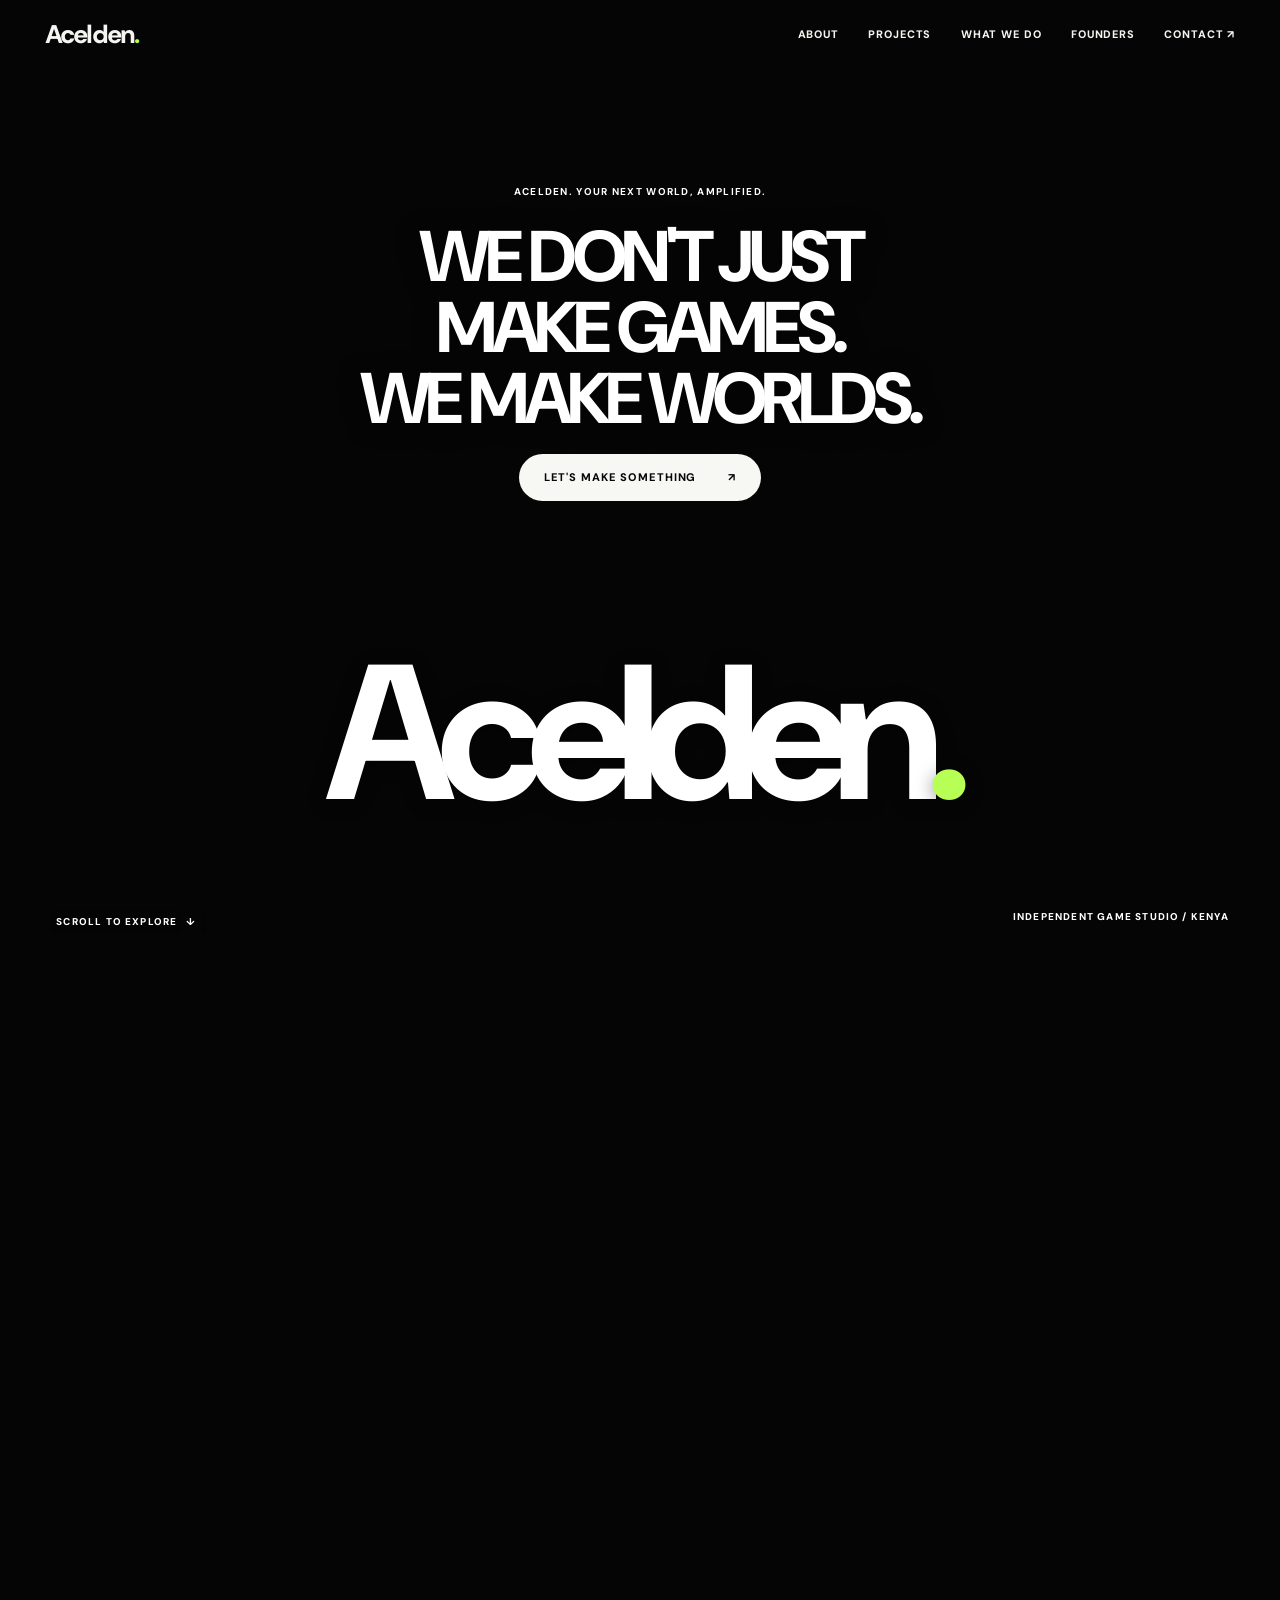
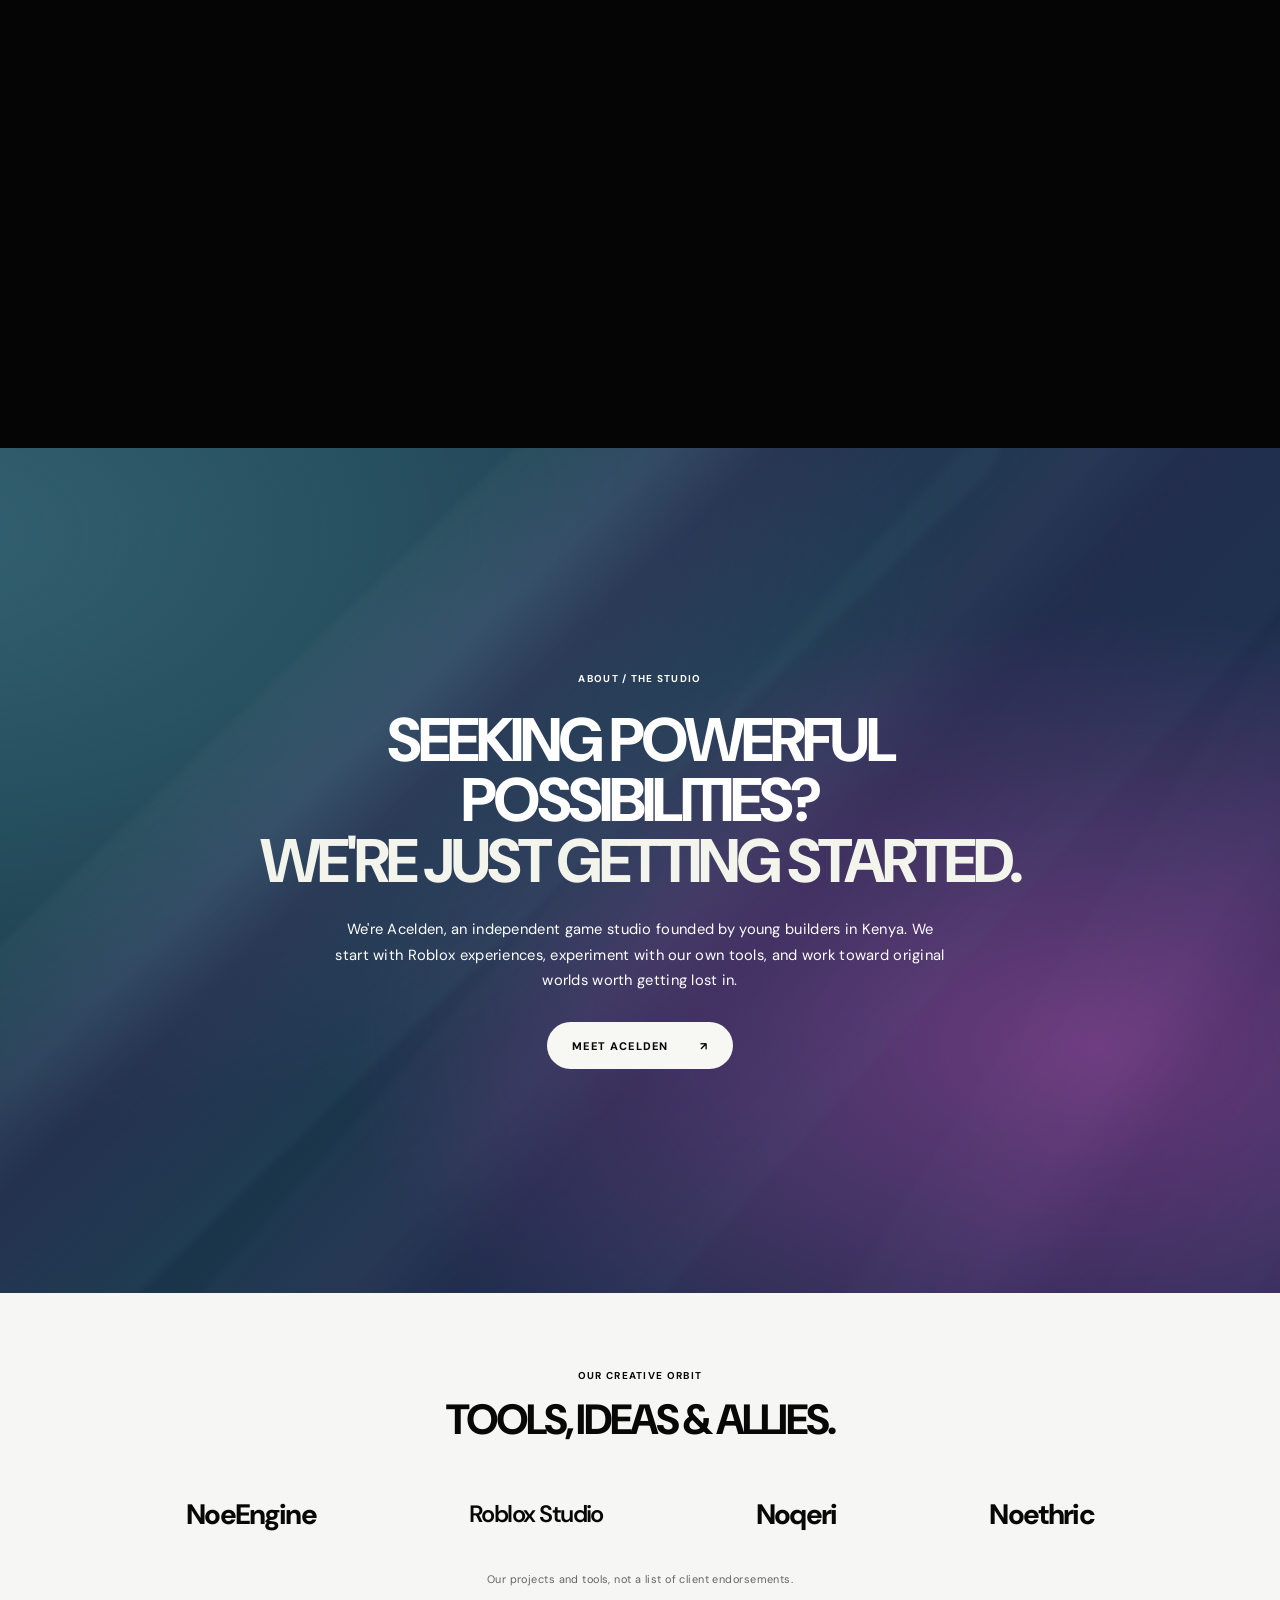
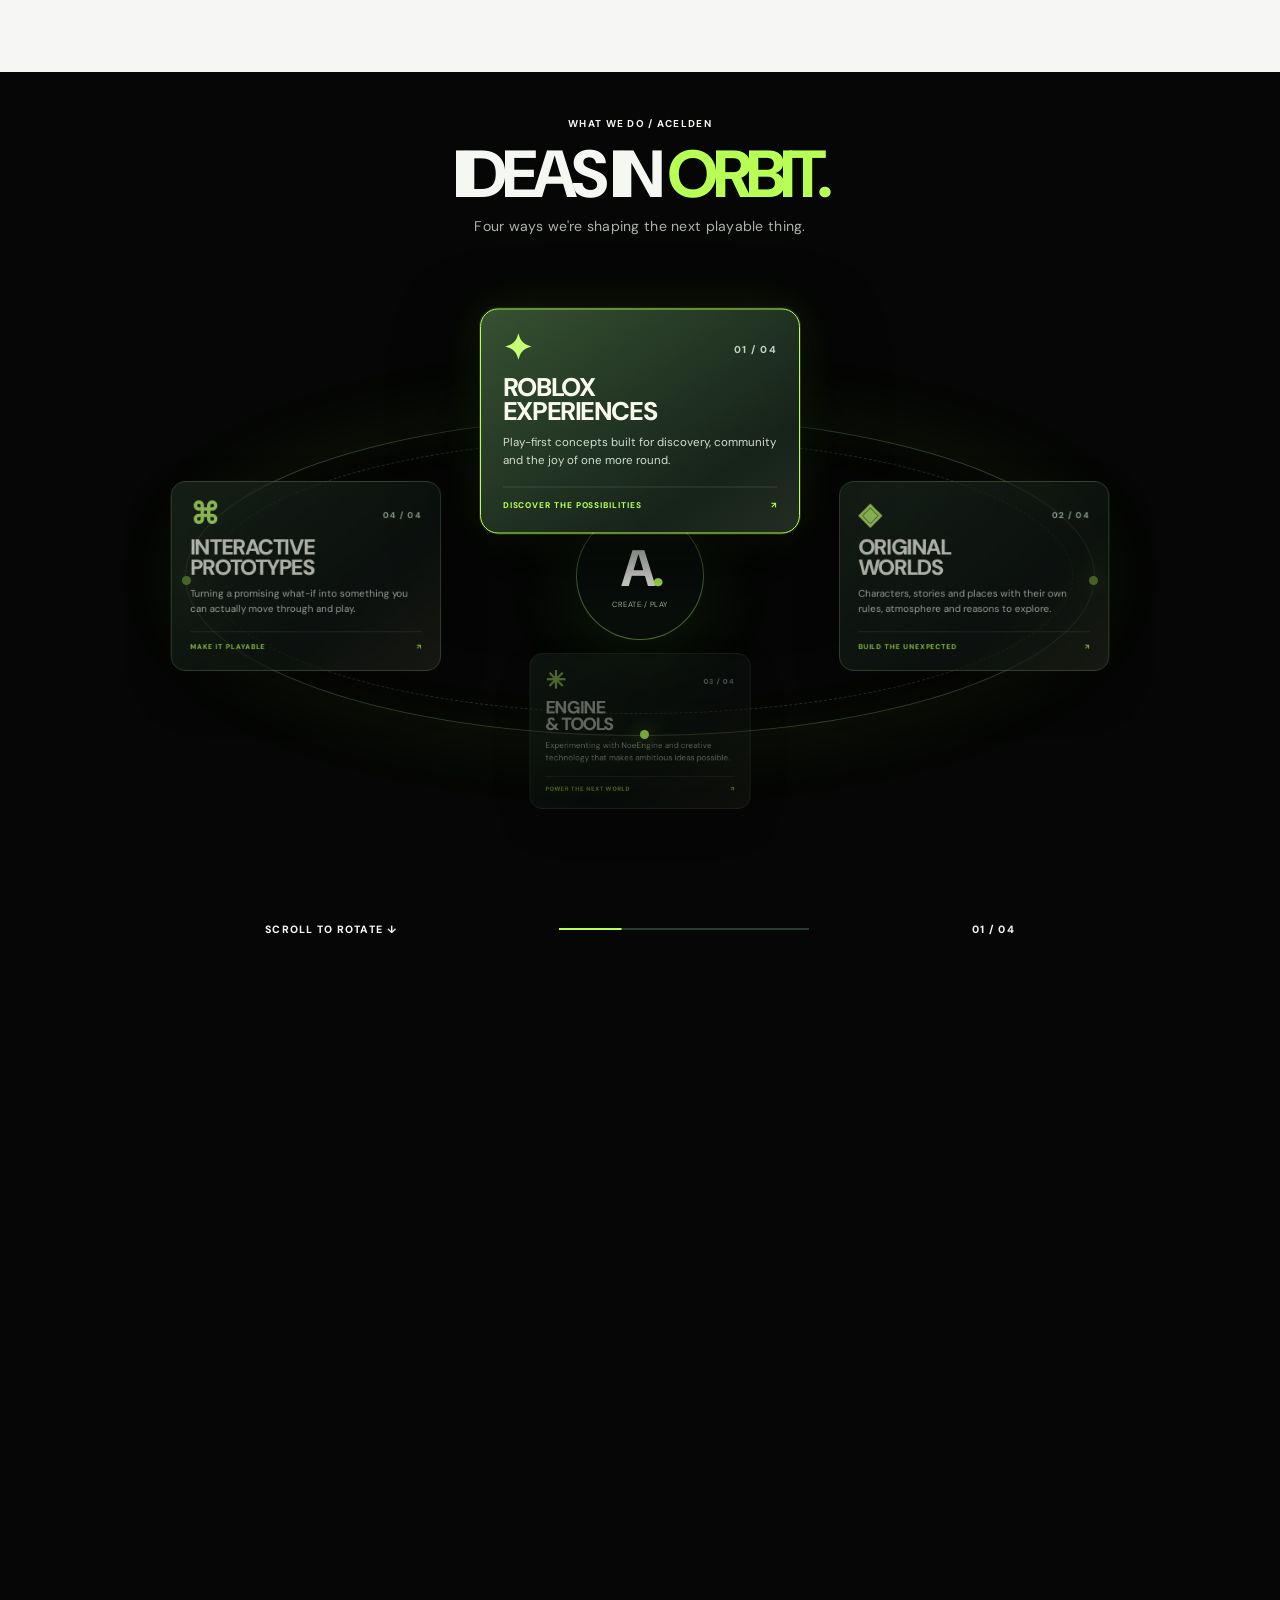
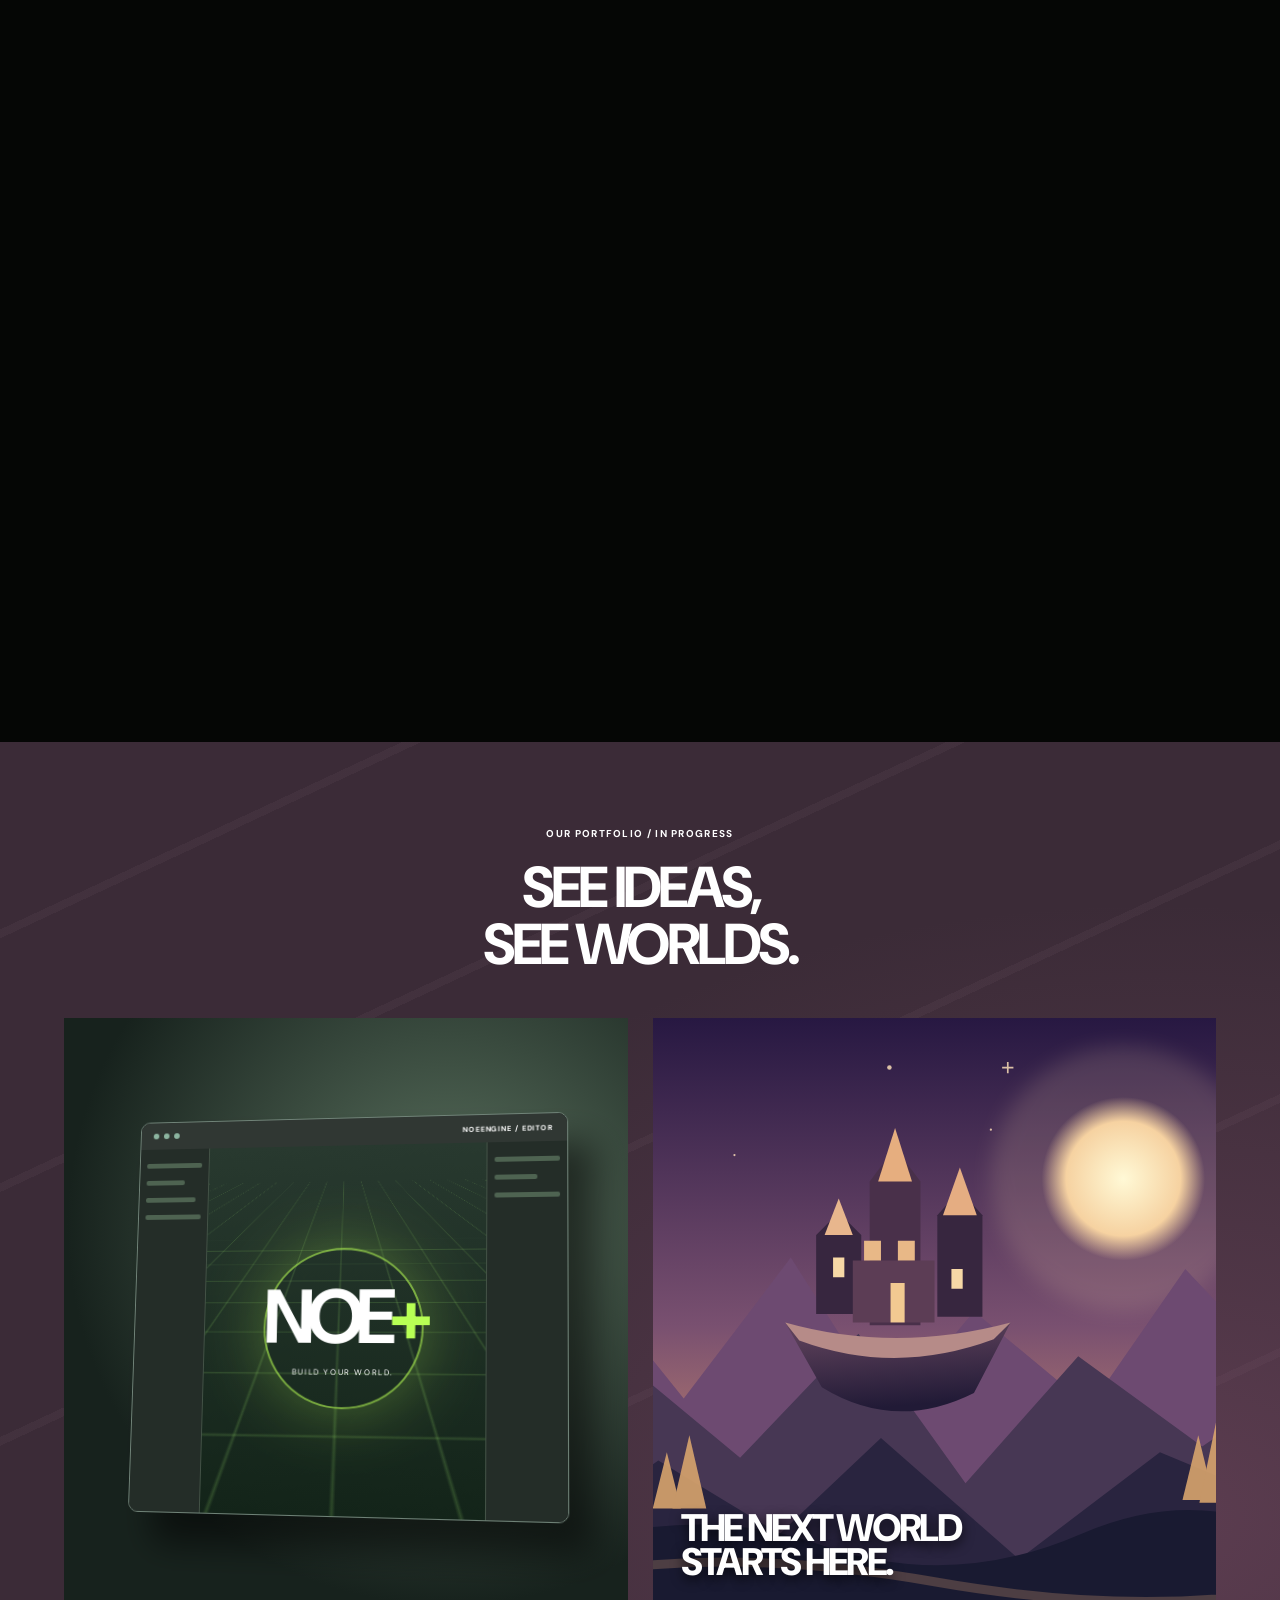
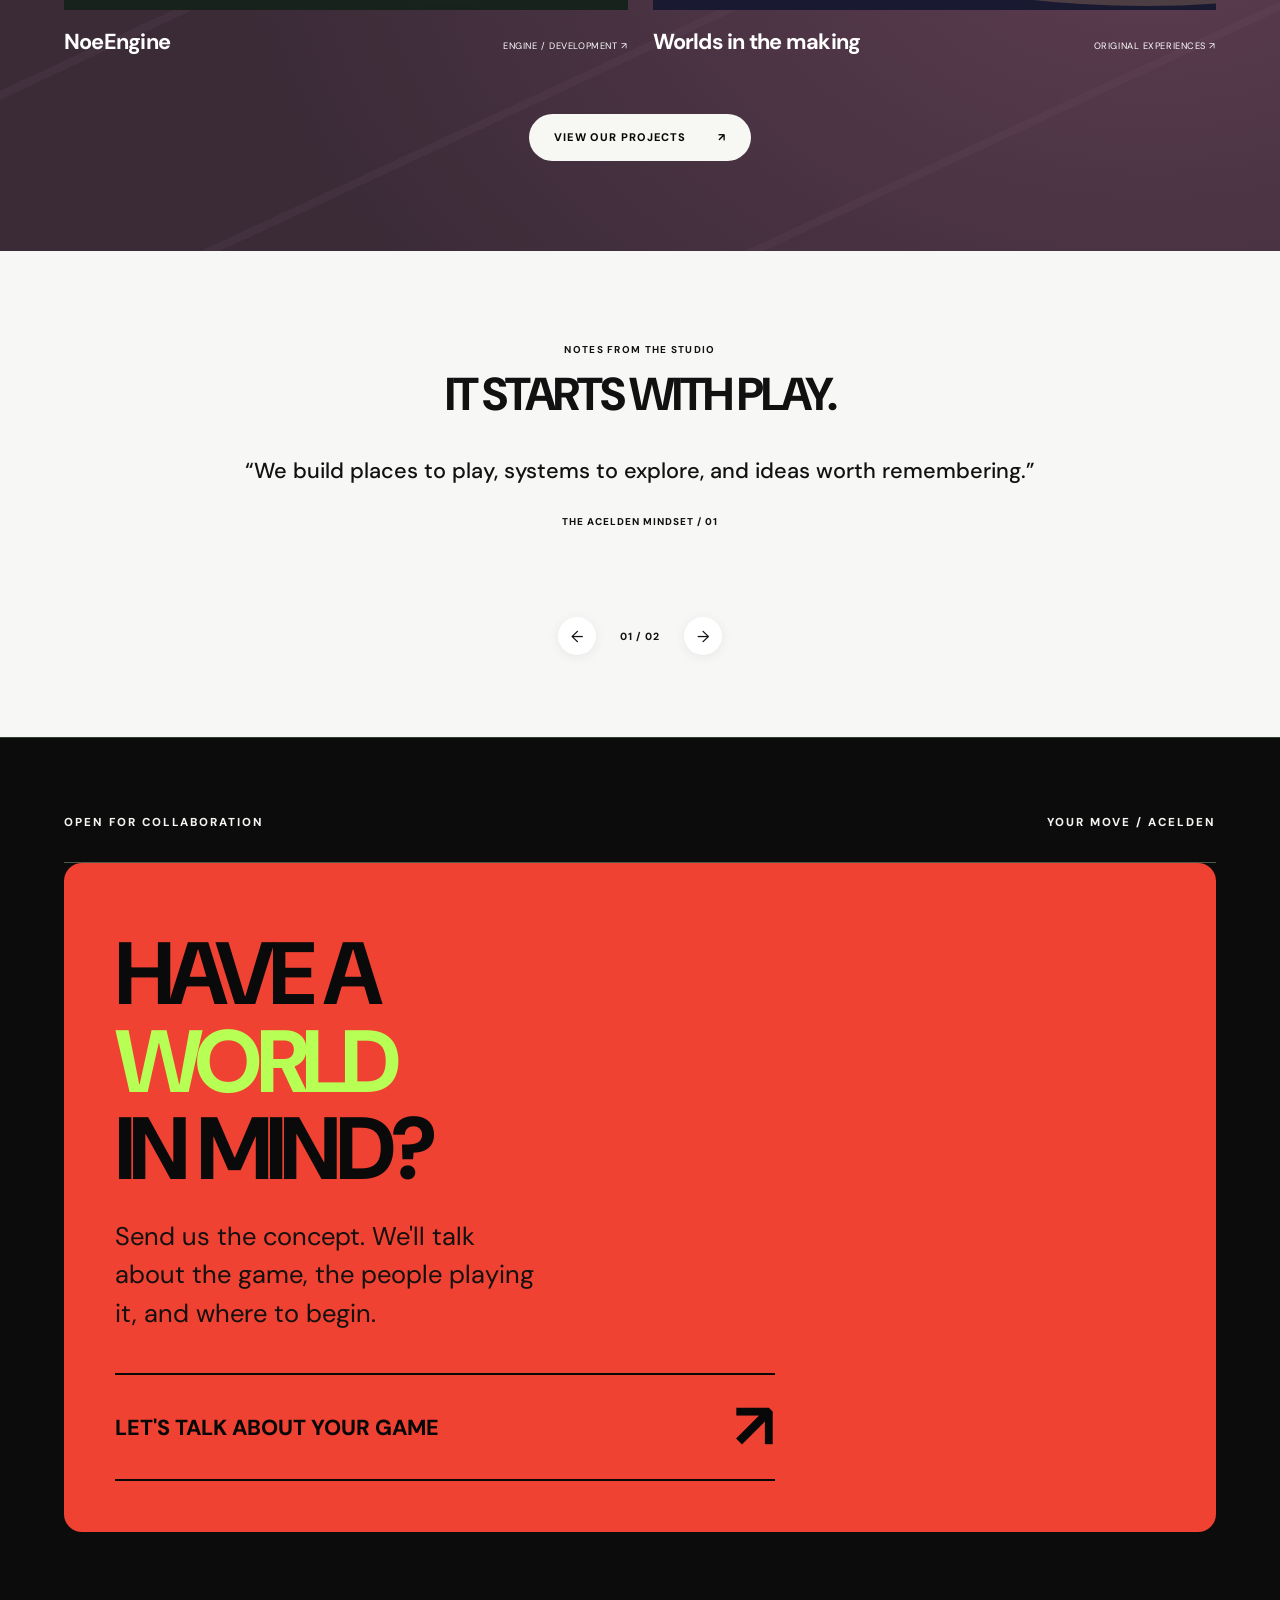
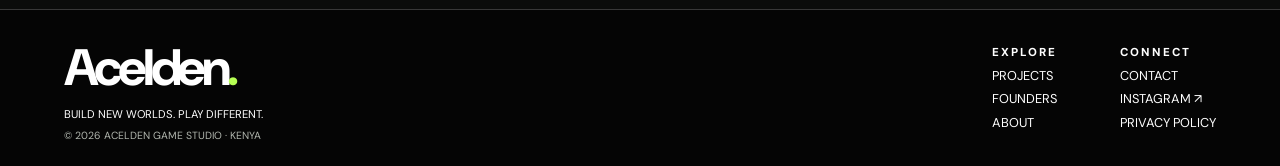
==== commit d5b7328e: "fix(motion): resolve React JSX runtime imports on all page entry points" ====
--- a/index.html
+++ b/index.html
@@ -1,4 +1,4 @@
-<!doctype html><html lang="en"><head><meta charset="utf-8"><meta name="viewport" content="width=device-width,initial-scale=1"><meta name="theme-color" content="#090a09"><meta name="description" content="Acelden is an independent game development studio exploring Roblox games, future worlds and NoeEngine."><title>Game development studio | Acelden</title><link rel="stylesheet" href="assets/style.css"><link rel="stylesheet" href="assets/home.css"><link rel="stylesheet" href="assets/orbit.css"><script src="assets/main.js" defer></script></head><body><a href="#main" class="skip">Skip to content</a><header class="nav"><a class="logo" href="#/">Acelden<b>.</b></a><button class="menu" aria-label="Toggle navigation" aria-expanded="false">MENU ☰</button><nav class="links"><a href="#/about">ABOUT</a><a href="#/projects">PROJECTS</a><a href="#/services">WHAT WE DO</a><a href="#/team">FOUNDERS</a><a href="#/contact">CONTACT ↗</a></nav></header>
+<!doctype html><html lang="en"><head><meta charset="utf-8"><meta name="viewport" content="width=device-width,initial-scale=1"><meta name="theme-color" content="#090a09"><meta name="description" content="Acelden is an independent game development studio exploring Roblox games, future worlds and NoeEngine."><title>Game development studio | Acelden</title><link rel="stylesheet" href="assets/style.css"><link rel="stylesheet" href="assets/home.css"><link rel="stylesheet" href="assets/orbit.css"><script type="importmap">{"imports":{"react":"https://esm.sh/react@18.3.1","react/jsx-runtime":"https://esm.sh/react@18.3.1/jsx-runtime","react/jsx-dev-runtime":"https://esm.sh/react@18.3.1/jsx-dev-runtime","react-dom":"https://esm.sh/react-dom@18.3.1?external=react","react-dom/client":"https://esm.sh/react-dom@18.3.1/client?external=react","@react-spring/web":"https://esm.sh/@react-spring/web@9.7.5?external=react,react-dom"}}</script><script src="assets/main.js" defer></script></head><body><a href="#main" class="skip">Skip to content</a><header class="nav"><a class="logo" href="#/">Acelden<b>.</b></a><button class="menu" aria-label="Toggle navigation" aria-expanded="false">MENU ☰</button><nav class="links"><a href="#/about">ABOUT</a><a href="#/projects">PROJECTS</a><a href="#/services">WHAT WE DO</a><a href="#/team">FOUNDERS</a><a href="#/contact">CONTACT ↗</a></nav></header>
 <main id="main" class="studio-home">
   <section class="sh-hero" aria-labelledby="sh-hero-title">
     <div class="sh-hero-sticky">
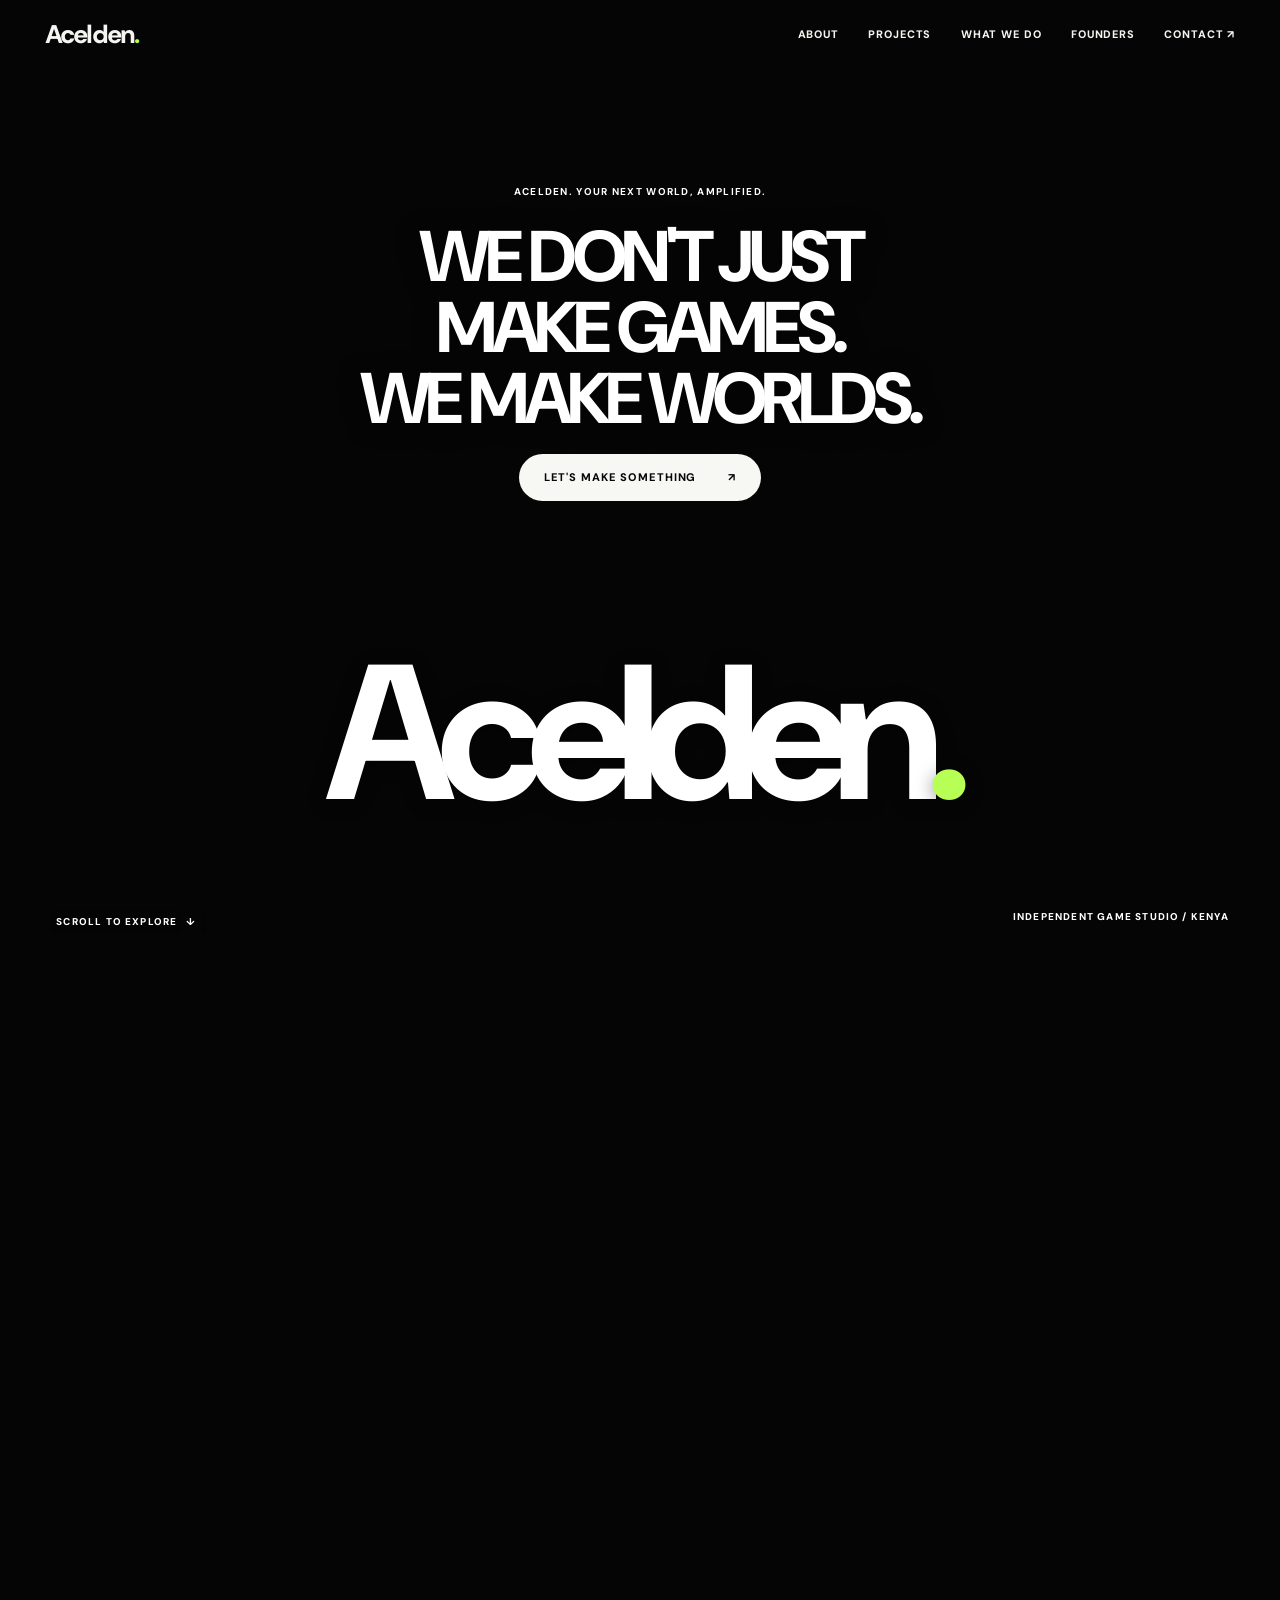
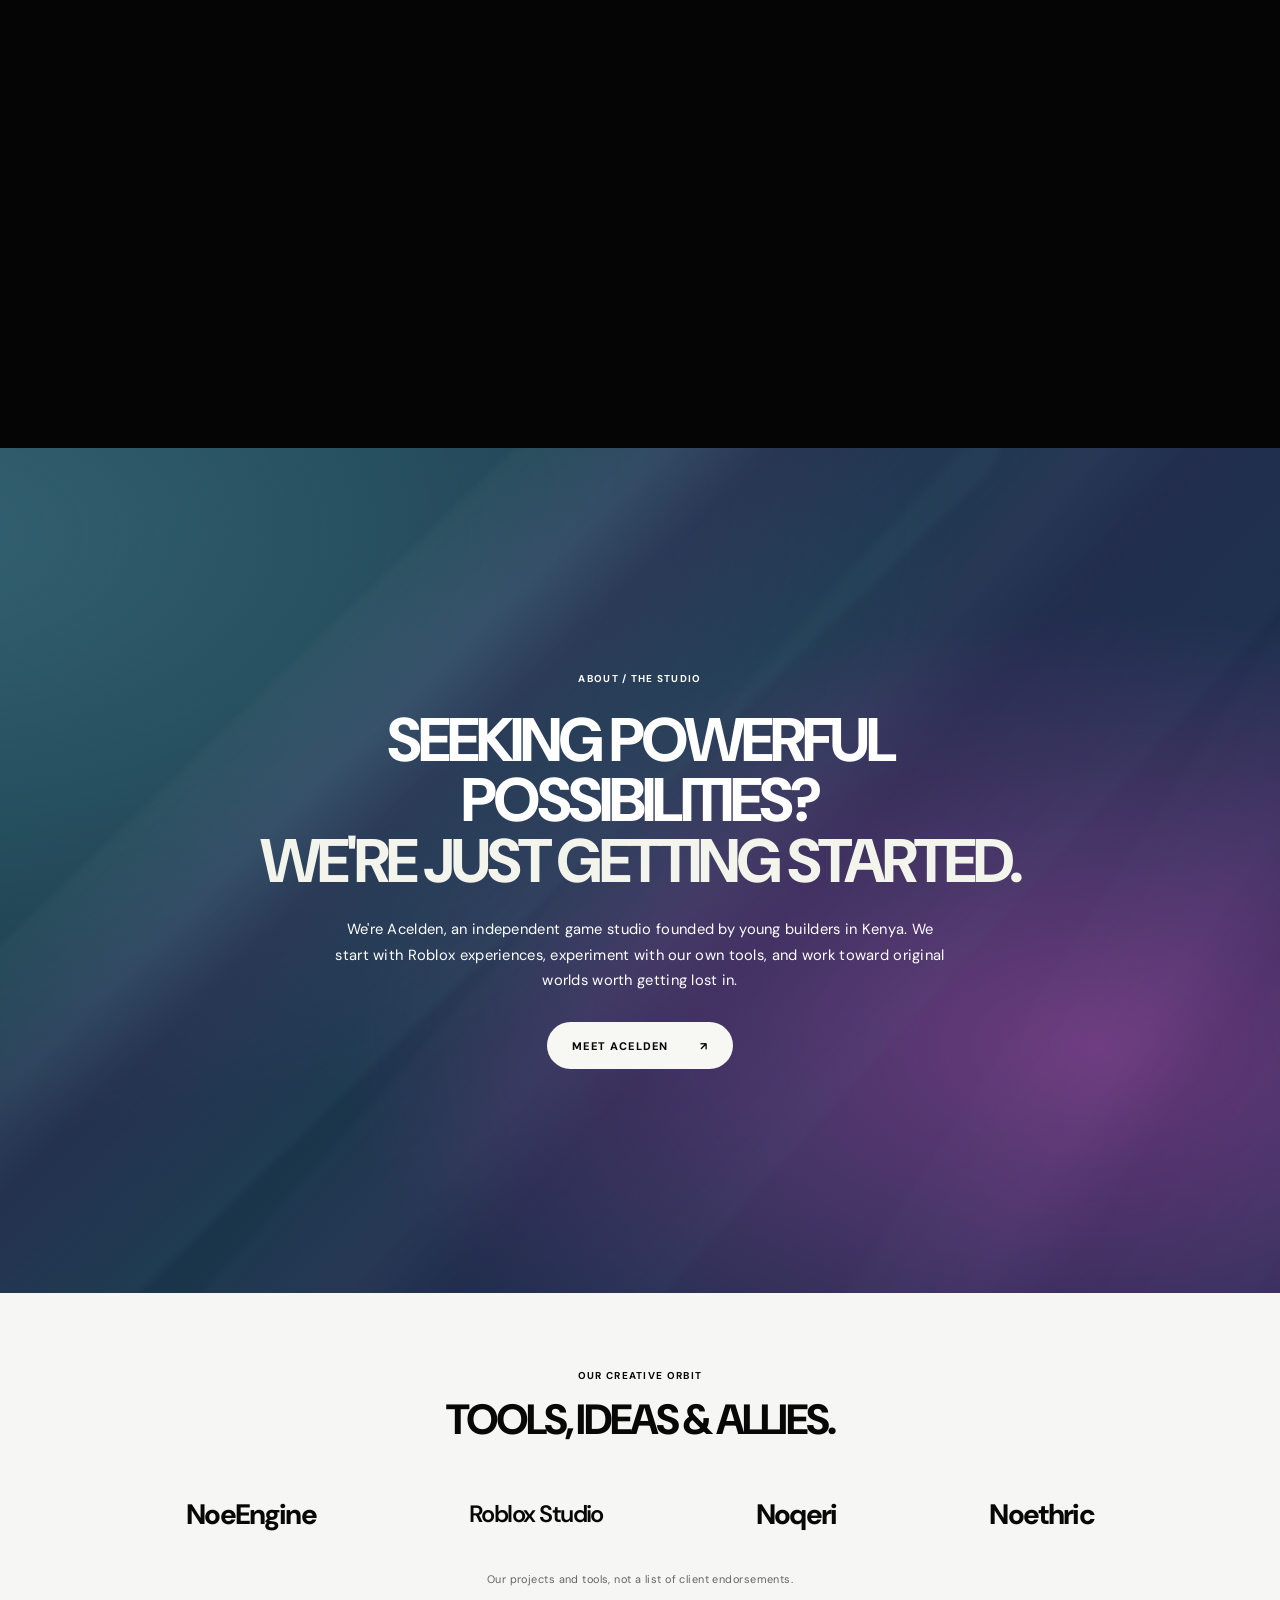
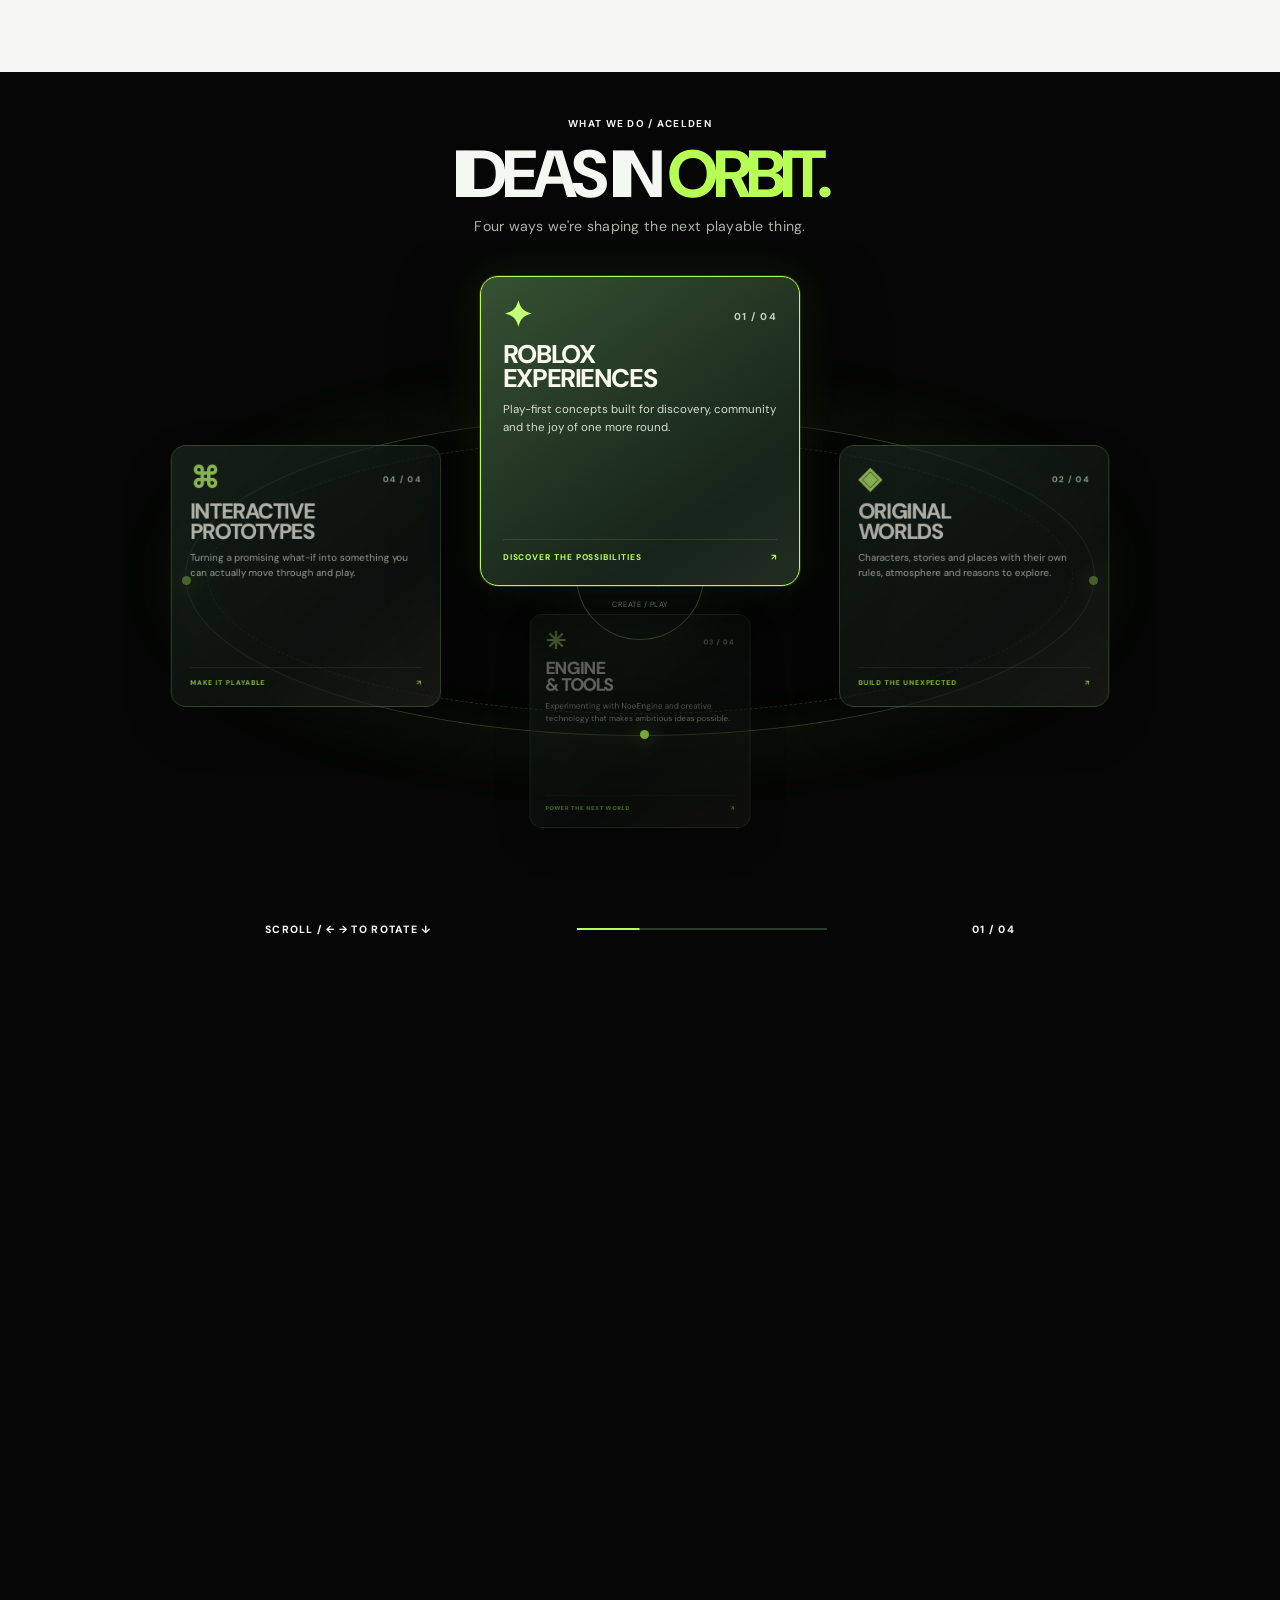
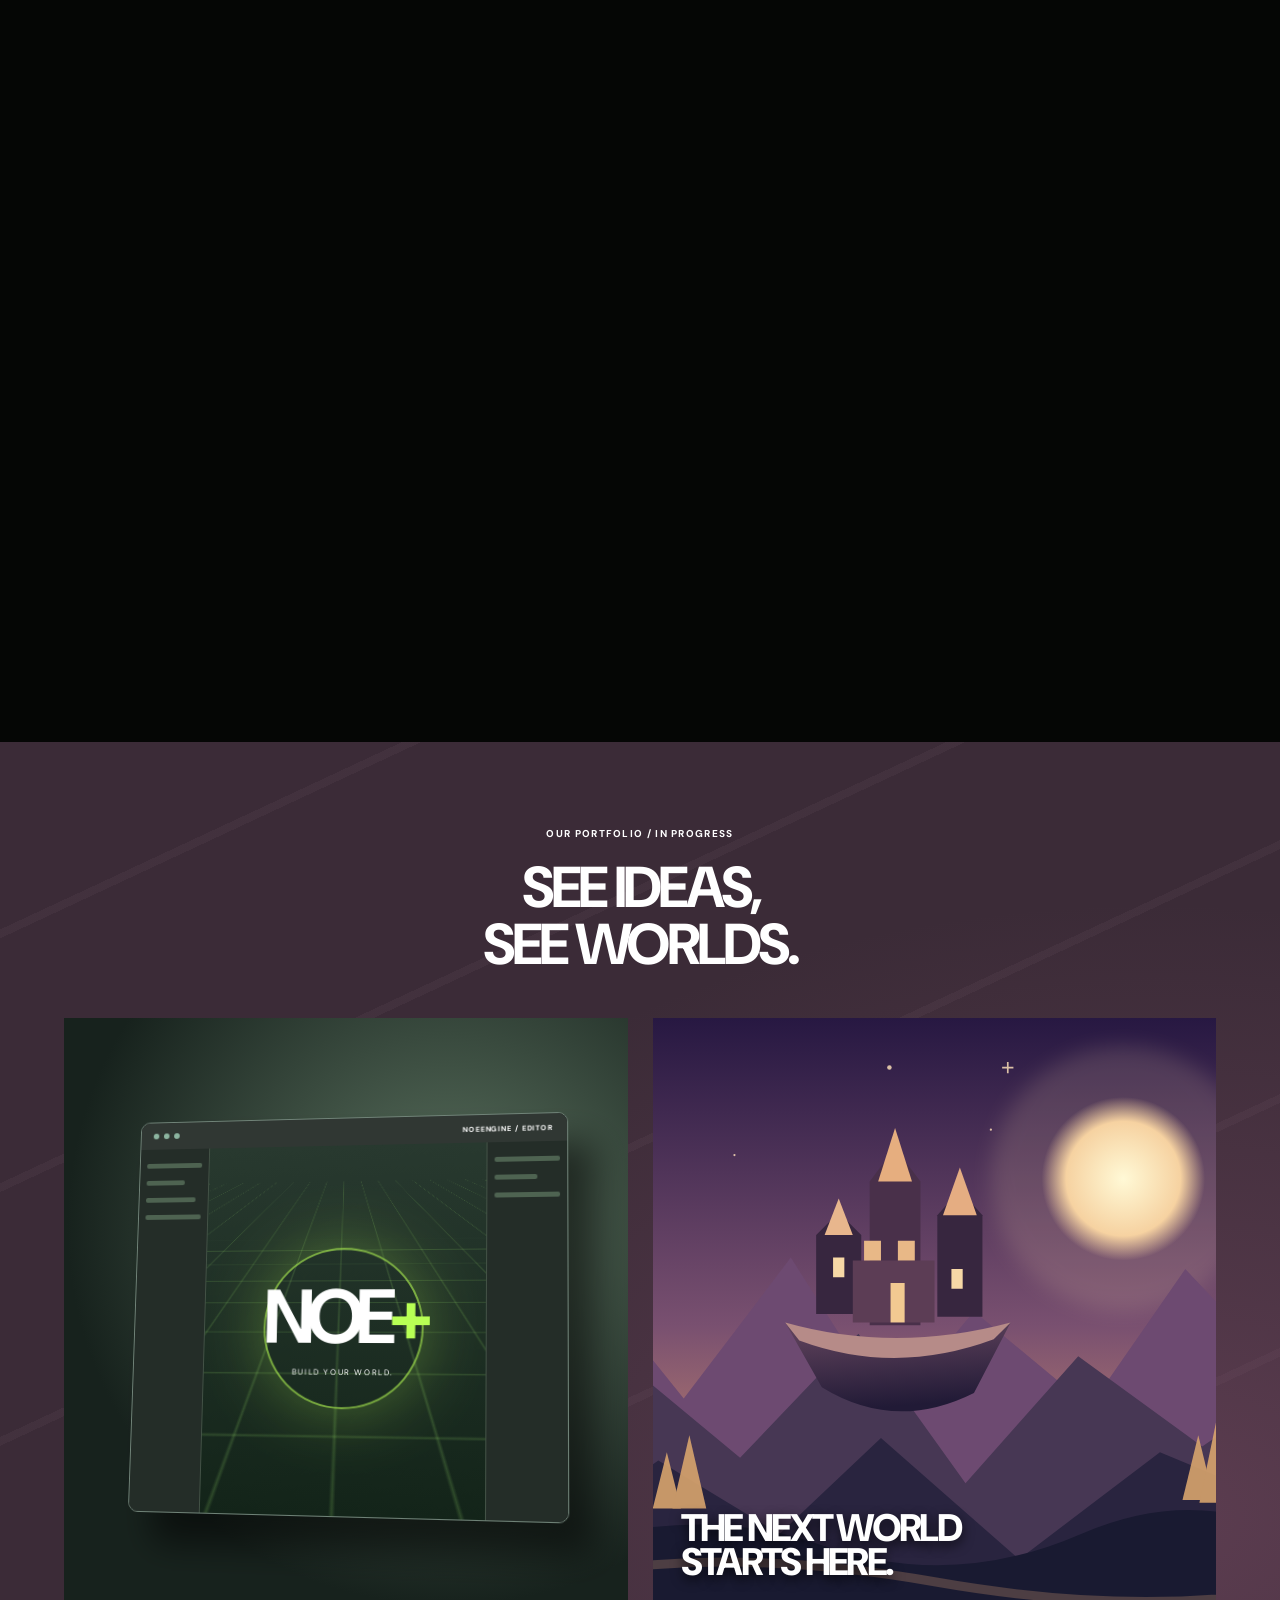
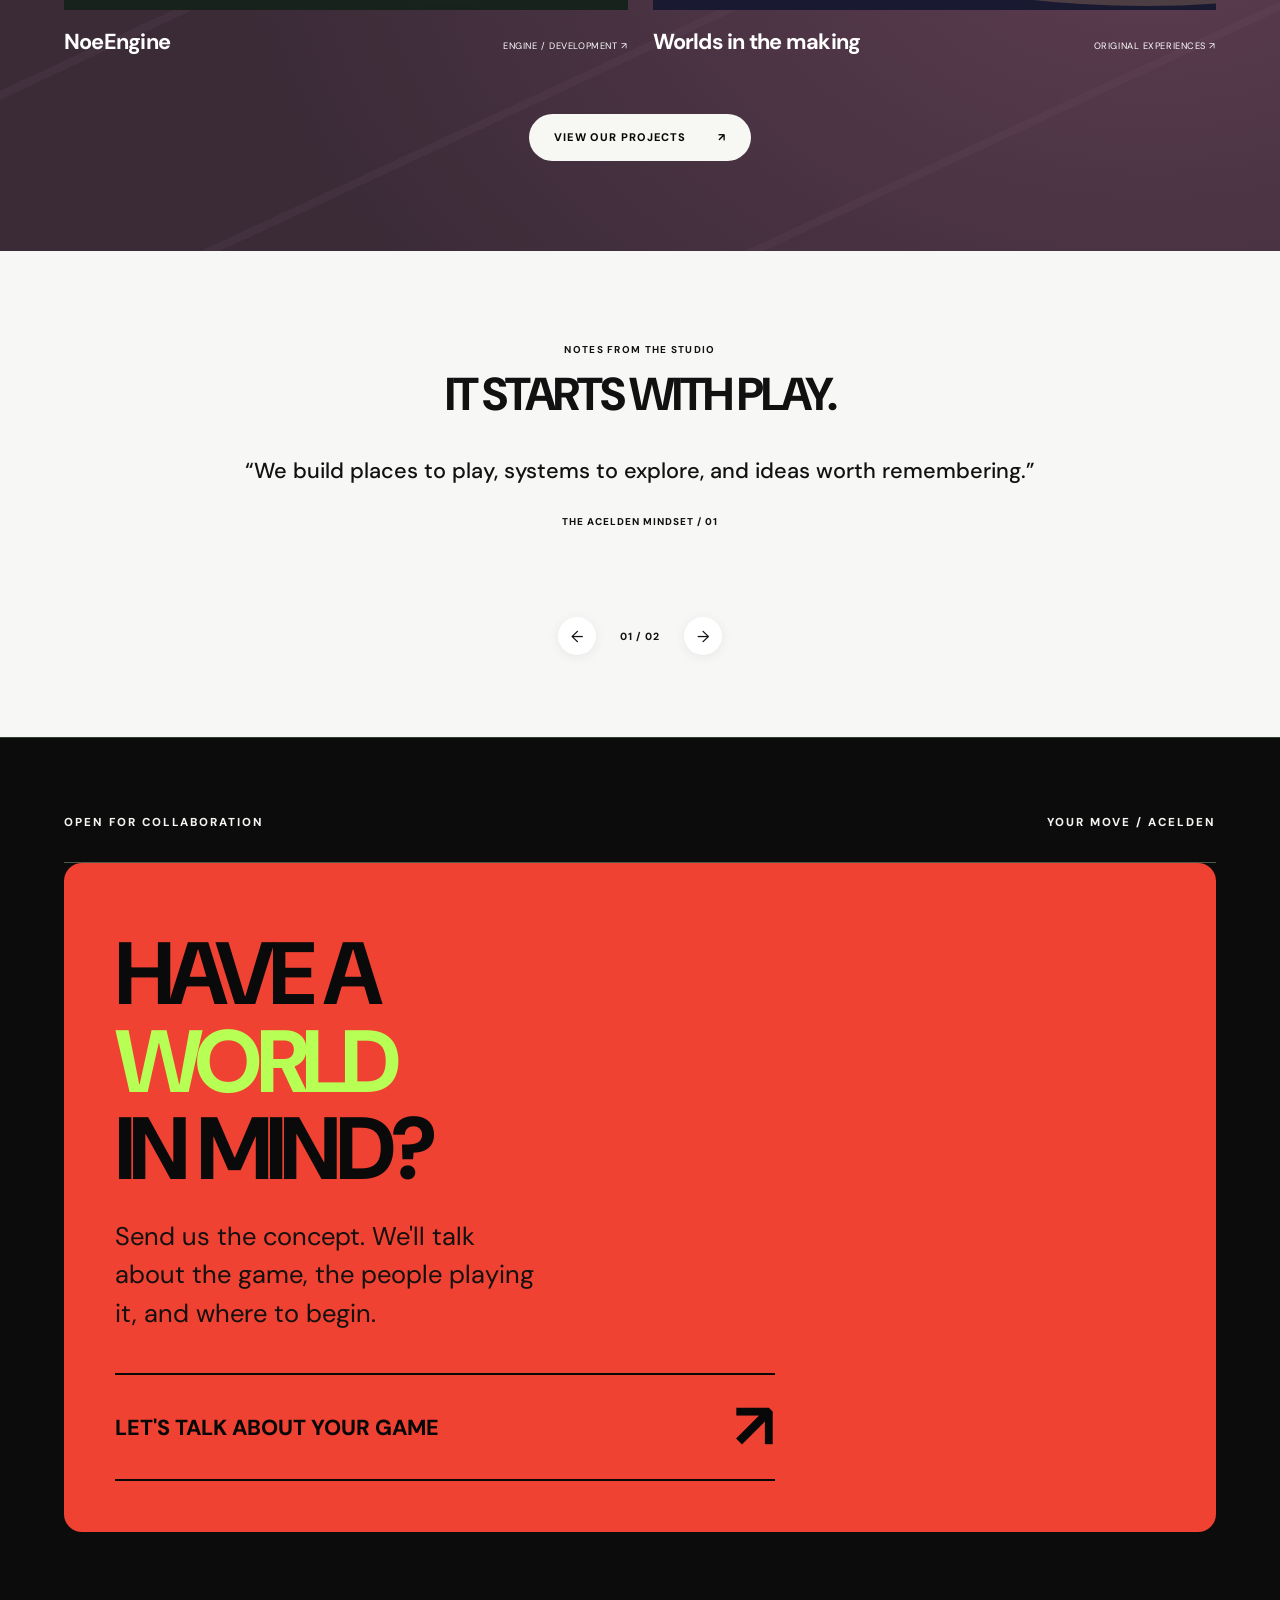
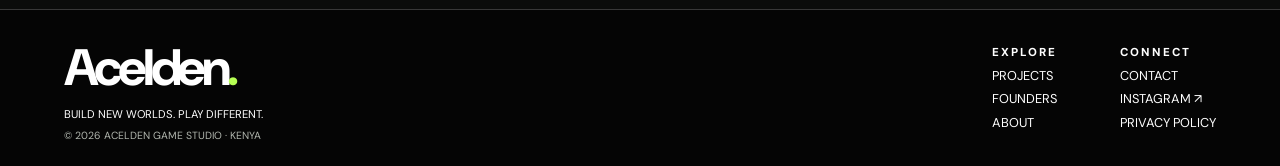
==== commit f256503e: "test(ui): cover return-home carousel styling and improve keyboard selection" ====
--- a/index.html
+++ b/index.html
@@ -82,7 +82,7 @@
         </div>
       </div>
       <div class="sh-orbit-bottom">
-        <span class="sh-orbit-hint">SCROLL TO ROTATE <span aria-hidden="true">↓</span></span>
+        <span class="sh-orbit-hint">SCROLL / ← → TO ROTATE <span aria-hidden="true">↓</span></span>
         <div class="sh-orbit-progress" role="progressbar" aria-label="Services explored" aria-valuemin="1" aria-valuemax="4" aria-valuenow="1"><span></span></div>
         <span class="sh-orbit-count" aria-live="off">01 / 04</span>
       </div>
--- a/assets/orbit.css
+++ b/assets/orbit.css
@@ -41,7 +41,7 @@
 .studio-home .sh-orbit-ready .sh-ring-hub .sh-lime{color:#b7ff54}
 .studio-home .sh-orbit-ready .sh-ring-hub small{font-size:.47rem;letter-spacing:.07em;margin-top:6px;color:#a9bca8}
 .studio-home .sh-orbit-ready .sh-orbit-cards{position:absolute;inset:0;display:block;margin:0;max-width:none;pointer-events:none}
-.studio-home .sh-orbit-ready .sh-orbit-card{position:absolute;left:50%;top:50%;margin:0;width:clamp(205px,25vw,330px);height:clamp(185px,25vh,230px);min-height:0;padding:clamp(16px,1.7vw,23px);transform:translate(-50%,-50%);pointer-events:auto;will-change:transform,opacity;transition:border-color .24s,box-shadow .24s;backface-visibility:hidden}
+.studio-home .sh-orbit-ready .sh-orbit-card{position:absolute;left:50%;top:50%;margin:0;width:clamp(205px,25vw,330px);height:clamp(260px,35vh,310px);min-height:0;padding:clamp(16px,1.7vw,23px);transform:translate(-50%,-50%);pointer-events:auto;will-change:transform,opacity;transition:border-color .24s,box-shadow .24s;backface-visibility:hidden}
 .studio-home .sh-orbit-ready .sh-orbit-card[aria-pressed="true"]{background:linear-gradient(145deg,#365132,#162319 75%,#222e22);border-color:#b7ff54;box-shadow:0 0 0 1px #b7ff542b,0 30px 80px #000b,0 0 45px #b7ff541b}
 .studio-home .sh-orbit-ready .sh-orbit-card strong{font-size:clamp(1.27rem,2.0vw,2.15rem)}
 .studio-home .sh-orbit-ready .sh-orbit-bottom{flex:none;width:100%;margin:12px auto 0}
@@ -54,13 +54,24 @@
  .studio-home .sh-orbit-ready .sh-ring-hub{width:65px}
  .studio-home .sh-orbit-ready .sh-ring-hub>span{font-size:1.75rem}
  .studio-home .sh-orbit-ready .sh-ring-hub small{font-size:.36rem}
- .studio-home .sh-orbit-ready .sh-orbit-card{width:clamp(190px,55vw,265px);height:clamp(165px,26vh,205px);padding:15px;border-radius:13px}
+ .studio-home .sh-orbit-ready .sh-orbit-card{width:clamp(190px,55vw,265px);height:clamp(240px,32vh,275px);padding:15px;border-radius:13px}
  .studio-home .sh-orbit-ready .sh-orbit-card strong{font-size:clamp(1.1rem,4.5vw,1.45rem)}
- .studio-home .sh-orbit-ready .sh-orbit-card-description{font-size:.66rem;line-height:1.43}
+ .studio-home .sh-orbit-ready .sh-orbit-card-description{font-size:.69rem;line-height:1.42}
  .studio-home .sh-orbit-ready .sh-orbit-card-top>span:first-child{font-size:1.7rem}
  .studio-home .sh-orbit-ready .sh-orbit-card-foot{font-size:.45rem;padding-top:8px}
  .studio-home .sh-orbit-bottom{font-size:.52rem}
  .studio-home .sh-orbit-progress{width:min(27vw,150px)}
+}
+/* Compact landscape and short mobile screens: preserve readable card content. */
+@media(max-height:680px) and (max-width:760px){
+ .studio-home .sh-orbit-ready .sh-orbit-header h2{font-size:clamp(2rem,8vw,3.4rem);margin:7px 0}
+ .studio-home .sh-orbit-ready .sh-orbit-header p{font-size:.67rem}
+ .studio-home .sh-orbit-ready .sh-orbit-pin{padding:12px 0 14px}
+ .studio-home .sh-orbit-ready .sh-orbit-card{height:235px}
+ .studio-home .sh-orbit-ready .sh-orbit-card-description{font-size:.64rem;line-height:1.35}
+ .studio-home .sh-orbit-ready .sh-orbit-card-top>span:first-child{font-size:1.4rem}
+ .studio-home .sh-orbit-ready .sh-orbit-card strong{font-size:1.04rem}
+ .studio-home .sh-orbit-ready .sh-orbit-card-foot{font-size:.4rem}
 }
 @media(max-width:600px){
  .studio-home .sh-orbit-cards{grid-template-columns:1fr}
